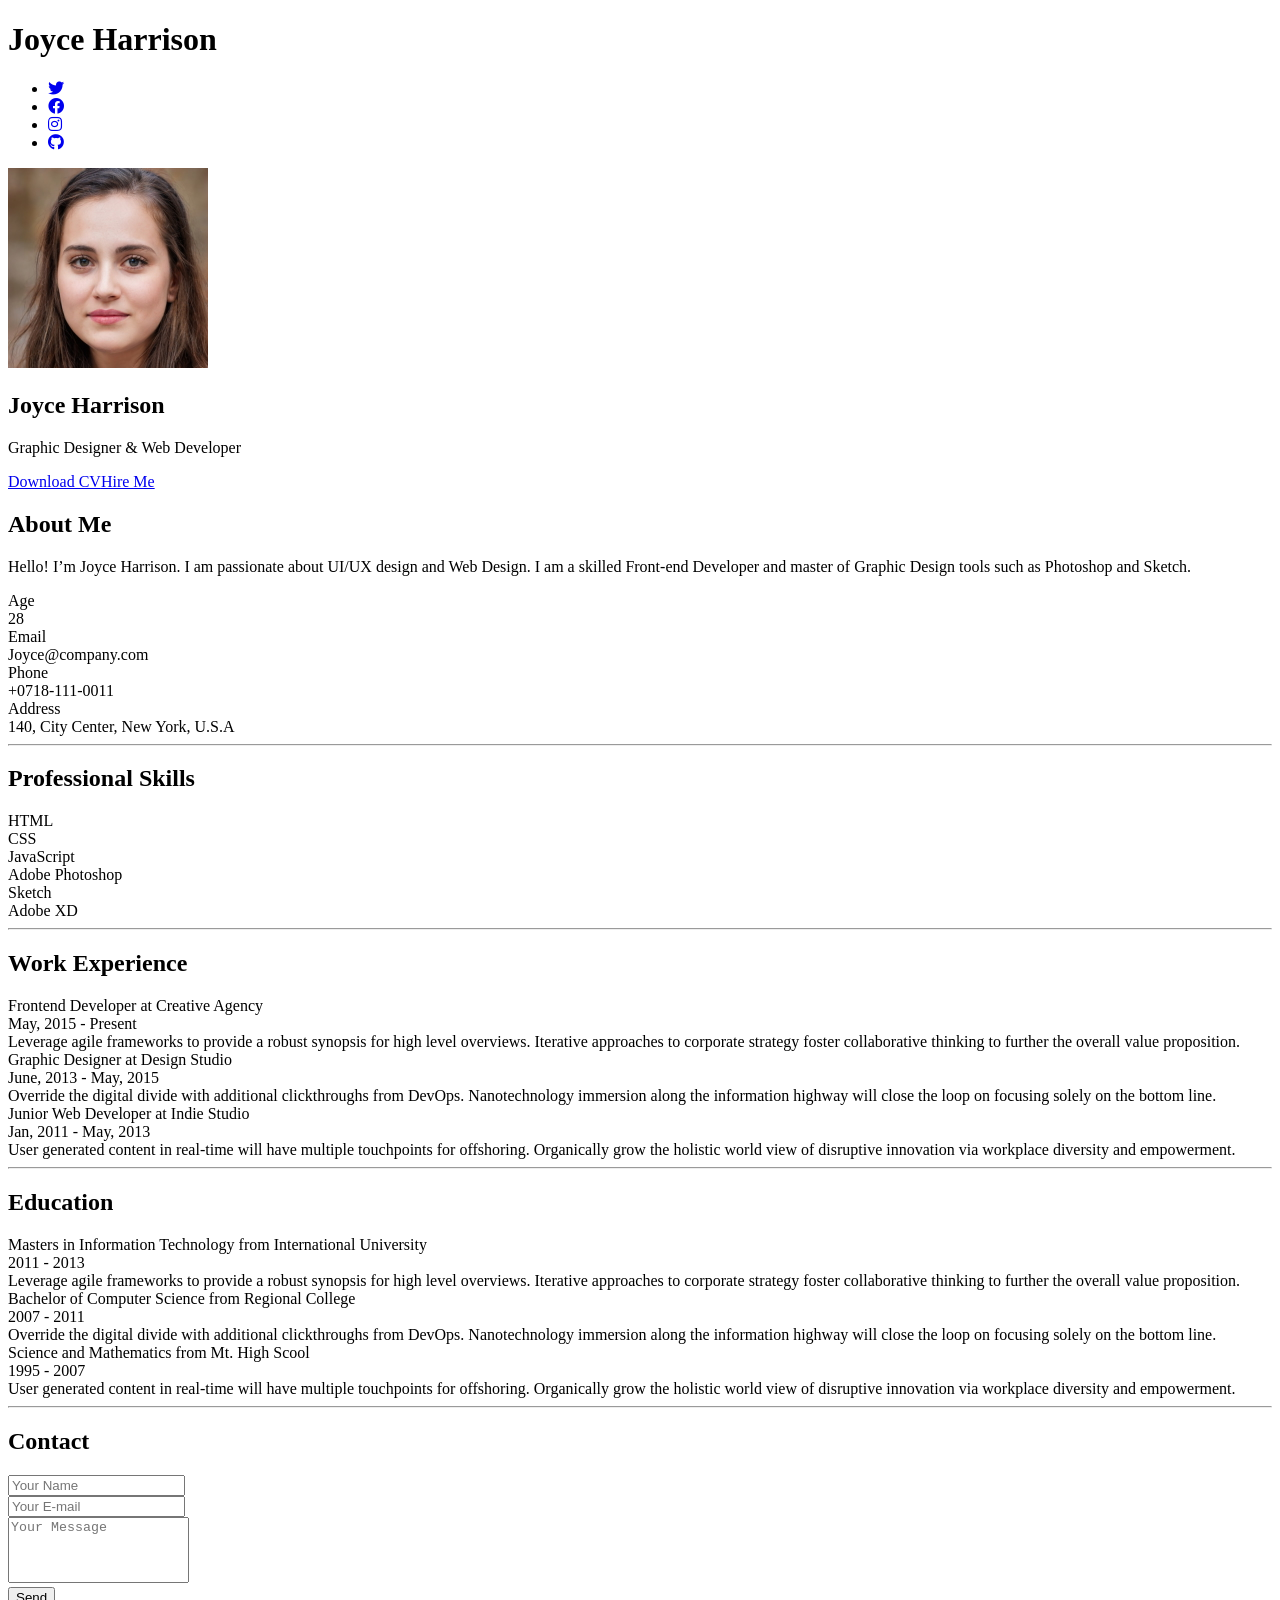
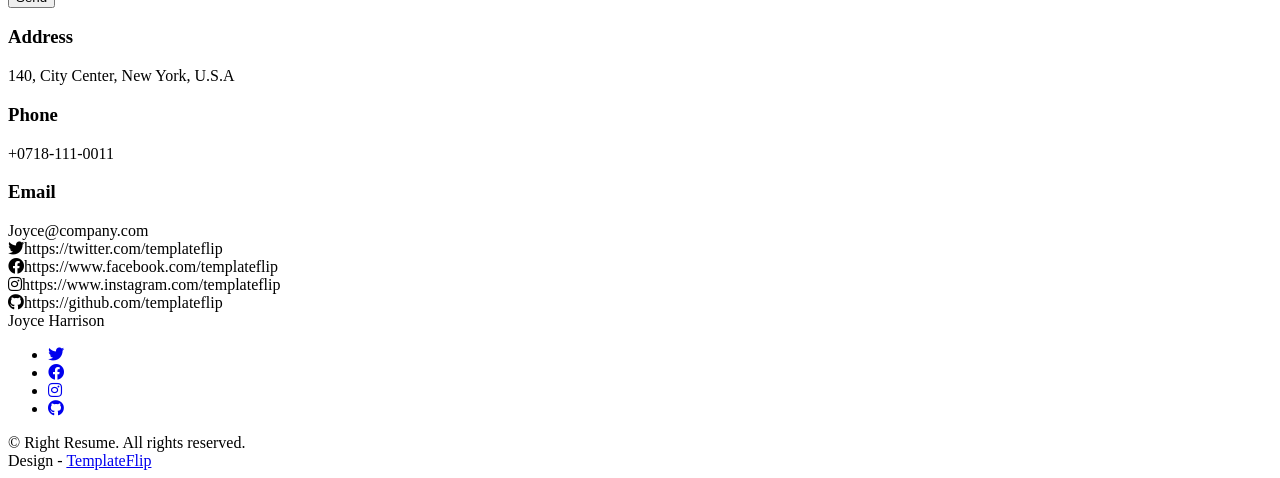
==== index.html @ cf744b19 "feat: update link for form handle" ====
<!DOCTYPE html>
<html lang="en-US">
  <head>
    <meta charset="UTF-8">
    <meta http-equiv="X-UA-Compatible" content="IE=edge">
    <meta name="viewport" content="width=device-width, initial-scale=1">
    <title>Right Resume</title>
    <link rel="preconnect" href="https://fonts.gstatic.com" crossorigin="crossorigin"/>
    <link rel="preload" as="style" href="https://fonts.googleapis.com/css2?family=Poppins:wght@600&amp;family=Roboto:wght@300;400;500;700&amp;display=swap"/>
    <link rel="stylesheet" href="https://fonts.googleapis.com/css2?family=Poppins:wght@600&amp;family=Roboto:wght@300;400;500;700&amp;display=swap" media="print" onload="this.media='all'"/>
    <noscript>
      <link rel="stylesheet" href="https://fonts.googleapis.com/css2?family=Poppins:wght@600&amp;family=Roboto:wght@300;400;500;700&amp;display=swap"/>
    </noscript>
    <link href="css/font-awesome/css/all.min.css?ver=1.2.0" rel="stylesheet">
    <link href="css/bootstrap.min.css?ver=1.2.0" rel="stylesheet">
    <link href="css/aos.css?ver=1.2.0" rel="stylesheet">
    <link href="css/main.css?ver=1.2.0" rel="stylesheet">
    <noscript>
      <style type="text/css">
        [data-aos] {
            opacity: 1 !important;
            transform: translate(0) scale(1) !important;
        }
      </style>
    </noscript>
  </head>
  <body id="top">
    <header class="d-print-none">
      <div class="container text-center text-lg-left">
        <div class="py-3 clearfix">
          <h1 class="site-title mb-0">Joyce Harrison</h1>
          <div class="site-nav">
            <nav role="navigation">
              <ul class="nav justify-content-center">
                <li class="nav-item"><a class="nav-link" href="https://twitter.com/templateflip" title="Twitter"><i class="fab fa-twitter"></i><span class="menu-title sr-only">Twitter</span></a>
                </li>
                <li class="nav-item"><a class="nav-link" href="https://www.facebook.com/templateflip" title="Facebook"><i class="fab fa-facebook"></i><span class="menu-title sr-only">Facebook</span></a>
                </li>
                <li class="nav-item"><a class="nav-link" href="https://www.instagram.com/templateflip" title="Instagram"><i class="fab fa-instagram"></i><span class="menu-title sr-only">Instagram</span></a>
                </li>
                <li class="nav-item"><a class="nav-link" href="https://github.com/templateflip" title="Github"><i class="fab fa-github"></i><span class="menu-title sr-only">Github</span></a>
                </li>
              </ul>
            </nav>
          </div>
        </div>
      </div>
    </header>
    <div class="page-content">
      <div class="container">
<div class="cover shadow-lg bg-white">
  <div class="cover-bg p-3 p-lg-4 text-white">
    <div class="row">
      <div class="col-lg-4 col-md-5">
        <div class="avatar hover-effect bg-white shadow-sm p-1"><img src="images/avatar.jpg" width="200" height="200"/></div>
      </div>
      <div class="col-lg-8 col-md-7 text-center text-md-start">
        <h2 class="h1 mt-2" data-aos="fade-left" data-aos-delay="0">Joyce Harrison</h2>
        <p data-aos="fade-left" data-aos-delay="100">Graphic Designer & Web Developer</p>
        <div class="d-print-none" data-aos="fade-left" data-aos-delay="200"><a class="btn btn-light text-dark shadow-sm mt-1 me-1" href="right-resume.pdf" target="_blank">Download CV</a><a class="btn btn-success shadow-sm mt-1" href="#contact">Hire Me</a></div>
      </div>
    </div>
  </div>
  <div class="about-section pt-4 px-3 px-lg-4 mt-1">
    <div class="row">
      <div class="col-md-6">
        <h2 class="h3 mb-3">About Me</h2>
        <p>Hello! I’m Joyce Harrison. I am passionate about UI/UX design and Web Design. I am a skilled Front-end Developer and master of Graphic Design tools such as Photoshop and Sketch.</p>
      </div>
      <div class="col-md-5 offset-md-1">
        <div class="row mt-2">
          <div class="col-sm-4">
            <div class="pb-1">Age</div>
          </div>
          <div class="col-sm-8">
            <div class="pb-1 text-secondary">28</div>
          </div>
          <div class="col-sm-4">
            <div class="pb-1">Email</div>
          </div>
          <div class="col-sm-8">
            <div class="pb-1 text-secondary">Joyce@company.com</div>
          </div>
          <div class="col-sm-4">
            <div class="pb-1">Phone</div>
          </div>
          <div class="col-sm-8">
            <div class="pb-1 text-secondary">+0718-111-0011</div>
          </div>
          <div class="col-sm-4">
            <div class="pb-1">Address</div>
          </div>
          <div class="col-sm-8">
            <div class="pb-1 text-secondary">140, City Center, New York, U.S.A</div>
          </div>
        </div>
      </div>
    </div>
  </div>
  <hr class="d-print-none"/>
  <div class="skills-section px-3 px-lg-4">
    <h2 class="h3 mb-3">Professional Skills</h2>
    <div class="row">
      <div class="col-md-6">
        <div class="mb-2"><span>HTML</span>
          <div class="progress my-1">
            <div class="progress-bar bg-primary" role="progressbar" data-aos="zoom-in-right" data-aos-delay="100" data-aos-anchor=".skills-section" style="width: 90%" aria-valuenow="90" aria-valuemin="0" aria-valuemax="100"></div>
          </div>
        </div>
        <div class="mb-2"><span>CSS</span>
          <div class="progress my-1">
            <div class="progress-bar bg-primary" role="progressbar" data-aos="zoom-in-right" data-aos-delay="200" data-aos-anchor=".skills-section" style="width: 85%" aria-valuenow="85" aria-valuemin="0" aria-valuemax="100"></div>
          </div>
        </div>
        <div class="mb-2"><span>JavaScript</span>
          <div class="progress my-1">
            <div class="progress-bar bg-primary" role="progressbar" data-aos="zoom-in-right" data-aos-delay="300" data-aos-anchor=".skills-section" style="width: 75%" aria-valuenow="75" aria-valuemin="0" aria-valuemax="100"></div>
          </div>
        </div>
      </div>
      <div class="col-md-6">
        <div class="mb-2"><span>Adobe Photoshop</span>
          <div class="progress my-1">
            <div class="progress-bar bg-success" role="progressbar" data-aos="zoom-in-right" data-aos-delay="400" data-aos-anchor=".skills-section" style="width: 80%" aria-valuenow="90" aria-valuemin="0" aria-valuemax="100"></div>
          </div>
        </div>
        <div class="mb-2"><span>Sketch</span>
          <div class="progress my-1">
            <div class="progress-bar bg-success" role="progressbar" data-aos="zoom-in-right" data-aos-delay="500" data-aos-anchor=".skills-section" style="width: 85%" aria-valuenow="85" aria-valuemin="0" aria-valuemax="100"></div>
          </div>
        </div>
        <div class="mb-2"><span>Adobe XD</span>
          <div class="progress my-1">
            <div class="progress-bar bg-success" role="progressbar" data-aos="zoom-in-right" data-aos-delay="600" data-aos-anchor=".skills-section" style="width: 75%" aria-valuenow="75" aria-valuemin="0" aria-valuemax="100"></div>
          </div>
        </div>
      </div>
    </div>
  </div>
  <hr class="d-print-none"/>
  <div class="work-experience-section px-3 px-lg-4">
    <h2 class="h3 mb-4">Work Experience</h2>
    <div class="timeline">
      <div class="timeline-card timeline-card-primary card shadow-sm">
        <div class="card-body">
          <div class="h5 mb-1">Frontend Developer <span class="text-muted h6">at Creative Agency</span></div>
          <div class="text-muted text-small mb-2">May, 2015 - Present</div>
          <div>Leverage agile frameworks to provide a robust synopsis for high level overviews. Iterative approaches to corporate strategy foster collaborative thinking to further the overall value proposition.</div>
        </div>
      </div>
      <div class="timeline-card timeline-card-primary card shadow-sm">
        <div class="card-body">
          <div class="h5 mb-1">Graphic Designer <span class="text-muted h6">at Design Studio</span></div>
          <div class="text-muted text-small mb-2">June, 2013 - May, 2015</div>
          <div>Override the digital divide with additional clickthroughs from DevOps. Nanotechnology immersion along the information highway will close the loop on focusing solely on the bottom line.</div>
        </div>
      </div>
      <div class="timeline-card timeline-card-primary card shadow-sm">
        <div class="card-body">
          <div class="h5 mb-1">Junior Web Developer <span class="text-muted h6">at Indie Studio</span></div>
          <div class="text-muted text-small mb-2">Jan, 2011 - May, 2013</div>
          <div>User generated content in real-time will have multiple touchpoints for offshoring. Organically grow the holistic world view of disruptive innovation via workplace diversity and empowerment.</div>
        </div>
      </div>
    </div>
  </div>
  <hr class="d-print-none"/>
  <div class="page-break"></div>
  <div class="education-section px-3 px-lg-4 pb-4">
    <h2 class="h3 mb-4">Education</h2>
    <div class="timeline">
      <div class="timeline-card timeline-card-success card shadow-sm">
        <div class="card-body">
          <div class="h5 mb-1">Masters in Information Technology <span class="text-muted h6">from International University</span></div>
          <div class="text-muted text-small mb-2">2011 - 2013</div>
          <div>Leverage agile frameworks to provide a robust synopsis for high level overviews. Iterative approaches to corporate strategy foster collaborative thinking to further the overall value proposition.</div>
        </div>
      </div>
      <div class="timeline-card timeline-card-success card shadow-sm">
        <div class="card-body">
          <div class="h5 mb-1">Bachelor of Computer Science <span class="text-muted h6">from Regional College</span></div>
          <div class="text-muted text-small mb-2">2007 - 2011</div>
          <div>Override the digital divide with additional clickthroughs from DevOps. Nanotechnology immersion along the information highway will close the loop on focusing solely on the bottom line.</div>
        </div>
      </div>
      <div class="timeline-card timeline-card-success card shadow-sm">
        <div class="card-body">
          <div class="h5 mb-1">Science and Mathematics <span class="text-muted h6">from Mt. High Scool</span></div>
          <div class="text-muted text-small mb-2">1995 - 2007</div>
          <div>User generated content in real-time will have multiple touchpoints for offshoring. Organically grow the holistic world view of disruptive innovation via workplace diversity and empowerment.</div>
        </div>
      </div>
    </div>
  </div>
  <hr class="d-print-none"/>
  <div class="contant-section px-3 px-lg-4 pb-4" id="contact">
    <h2 class="h3 text mb-3">Contact</h2>
    <div class="row">
      <div class="col-md-7 d-print-none">
        <div class="my-2"><form action="https://formspree.io/f/xgejqljy"
    method="POST">
  <div class="row">
    <div class="col-6">
      <input class="form-control" type="text" id="name" name="name" placeholder="Your Name" required>
    </div>
    <div class="col-6">
      <input class="form-control" type="email" id="email" name="_replyto" placeholder="Your E-mail" required>
    </div>
  </div>
  <div class="form-group my-2">
    <textarea class="form-control" style="resize: none;" id="message" name="message" rows="4"  placeholder="Your Message" required></textarea>
  </div>
  <button class="btn btn-primary mt-2" type="submit">Send</button>
</form>
        </div>
      </div>
      <div class="col">
        <div class="mt-2">
          <h3 class="h6">Address</h3>
          <div class="pb-2 text-secondary">140, City Center, New York, U.S.A</div>
          <h3 class="h6">Phone</h3>
          <div class="pb-2 text-secondary">+0718-111-0011</div>
          <h3 class="h6">Email</h3>
          <div class="pb-2 text-secondary">Joyce@company.com</div>
        </div>
      </div>
      <div class="col d-none d-print-block">
        <div class="mt-2">
          <div>
            <div class="mb-2">
              <div class="text-dark"><i class="fab fa-twitter mr-1"></i><span>https://twitter.com/templateflip</span>
              </div>
            </div>
            <div class="mb-2">
              <div class="text-dark"><i class="fab fa-facebook mr-1"></i><span>https://www.facebook.com/templateflip</span>
              </div>
            </div>
            <div class="mb-2">
              <div class="text-dark"><i class="fab fa-instagram mr-1"></i><span>https://www.instagram.com/templateflip</span>
              </div>
            </div>
            <div class="mb-2">
              <div class="text-dark"><i class="fab fa-github mr-1"></i><span>https://github.com/templateflip</span>
              </div>
            </div>
          </div>
        </div>
      </div>
    </div>
  </div>
</div></div>
    </div>
    <footer class="pt-4 pb-4 text-muted text-center d-print-none">
      <div class="container">
        <div class="my-3">
          <div class="h4">Joyce Harrison</div>
          <div class="footer-nav">
            <nav role="navigation">
              <ul class="nav justify-content-center">
                <li class="nav-item"><a class="nav-link" href="https://twitter.com/templateflip" title="Twitter"><i class="fab fa-twitter"></i><span class="menu-title sr-only">Twitter</span></a>
                </li>
                <li class="nav-item"><a class="nav-link" href="https://www.facebook.com/templateflip" title="Facebook"><i class="fab fa-facebook"></i><span class="menu-title sr-only">Facebook</span></a>
                </li>
                <li class="nav-item"><a class="nav-link" href="https://www.instagram.com/templateflip" title="Instagram"><i class="fab fa-instagram"></i><span class="menu-title sr-only">Instagram</span></a>
                </li>
                <li class="nav-item"><a class="nav-link" href="https://github.com/templateflip" title="Github"><i class="fab fa-github"></i><span class="menu-title sr-only">Github</span></a>
                </li>
              </ul>
            </nav>
          </div>
        </div>
        <div class="text-small">
          <div class="mb-1">&copy; Right Resume. All rights reserved.</div>
          <div>Design - <a href="https://templateflip.com/" target="_blank">TemplateFlip</a></div>
        </div>
      </div>
    </footer>
    <script src="scripts/bootstrap.bundle.min.js?ver=1.2.0"></script>
    <script src="scripts/aos.js?ver=1.2.0"></script>
    <script src="scripts/main.js?ver=1.2.0"></script>
  </body>
</html>
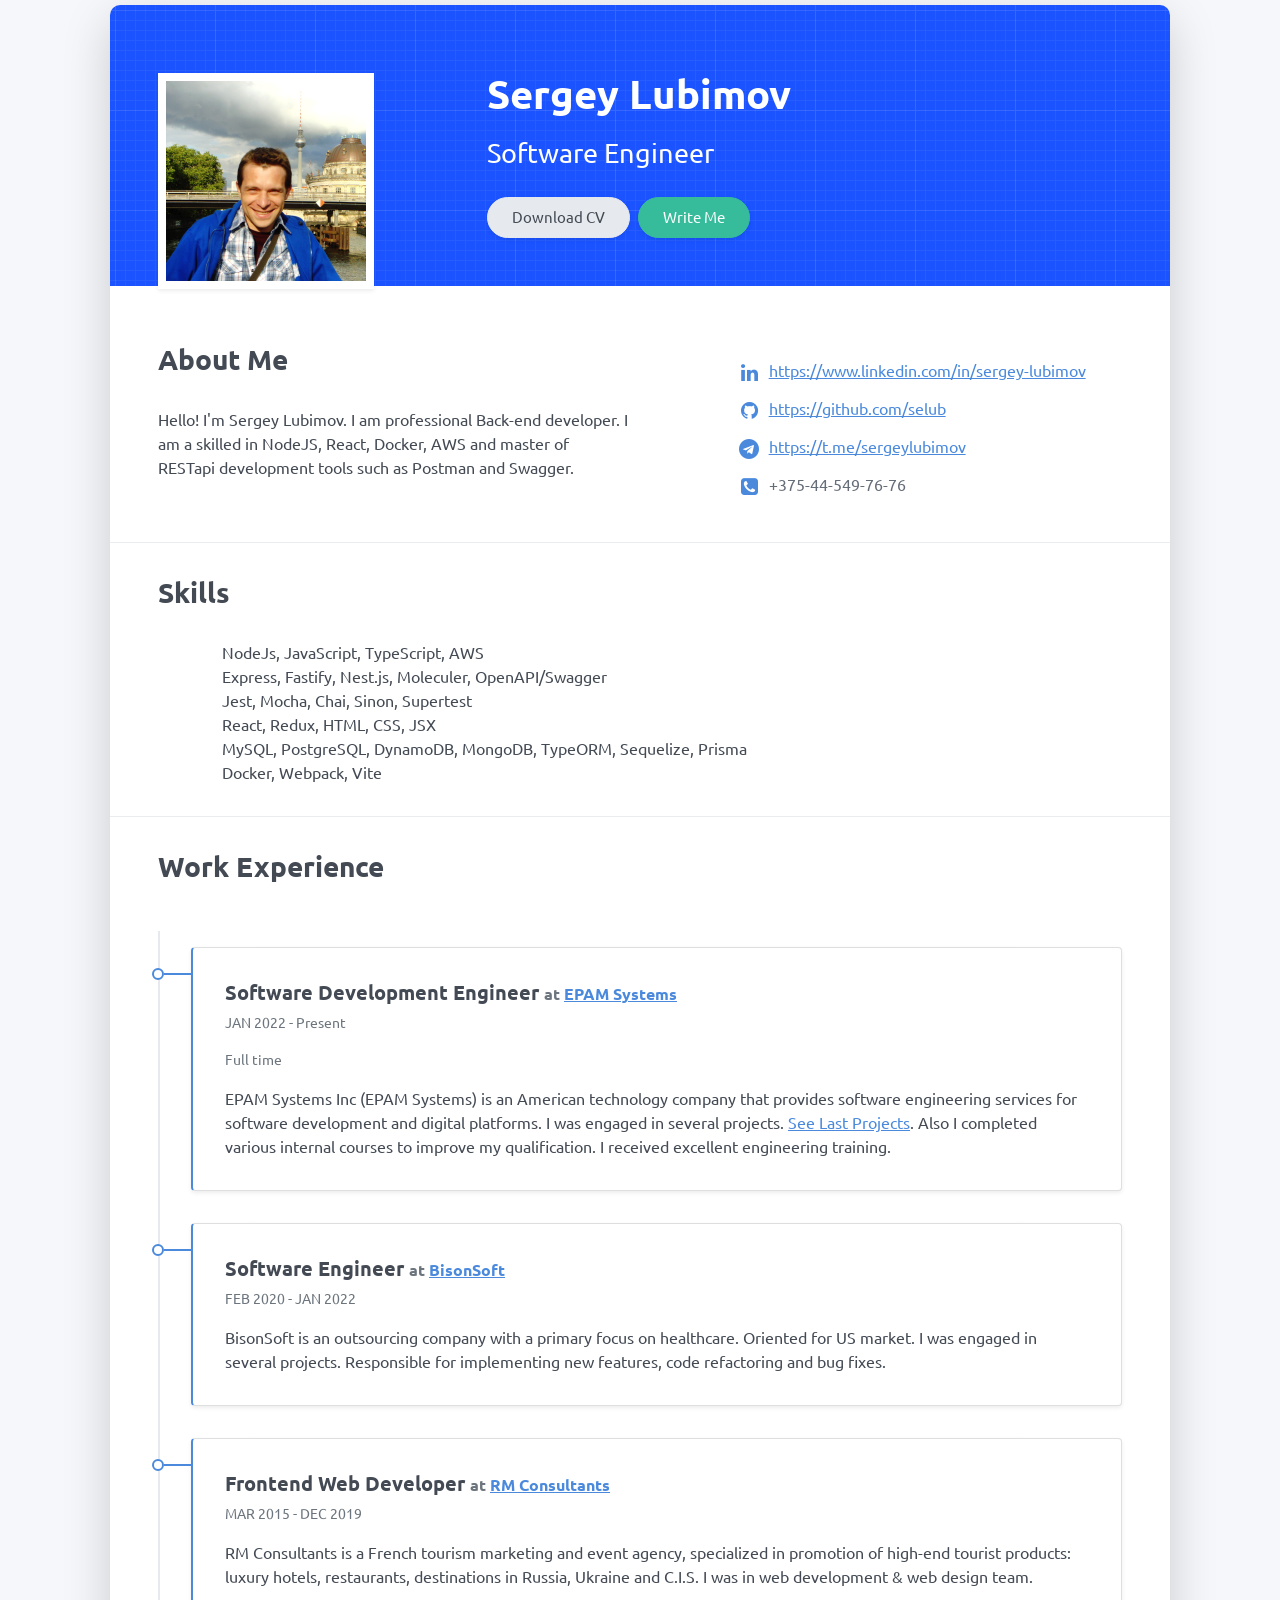
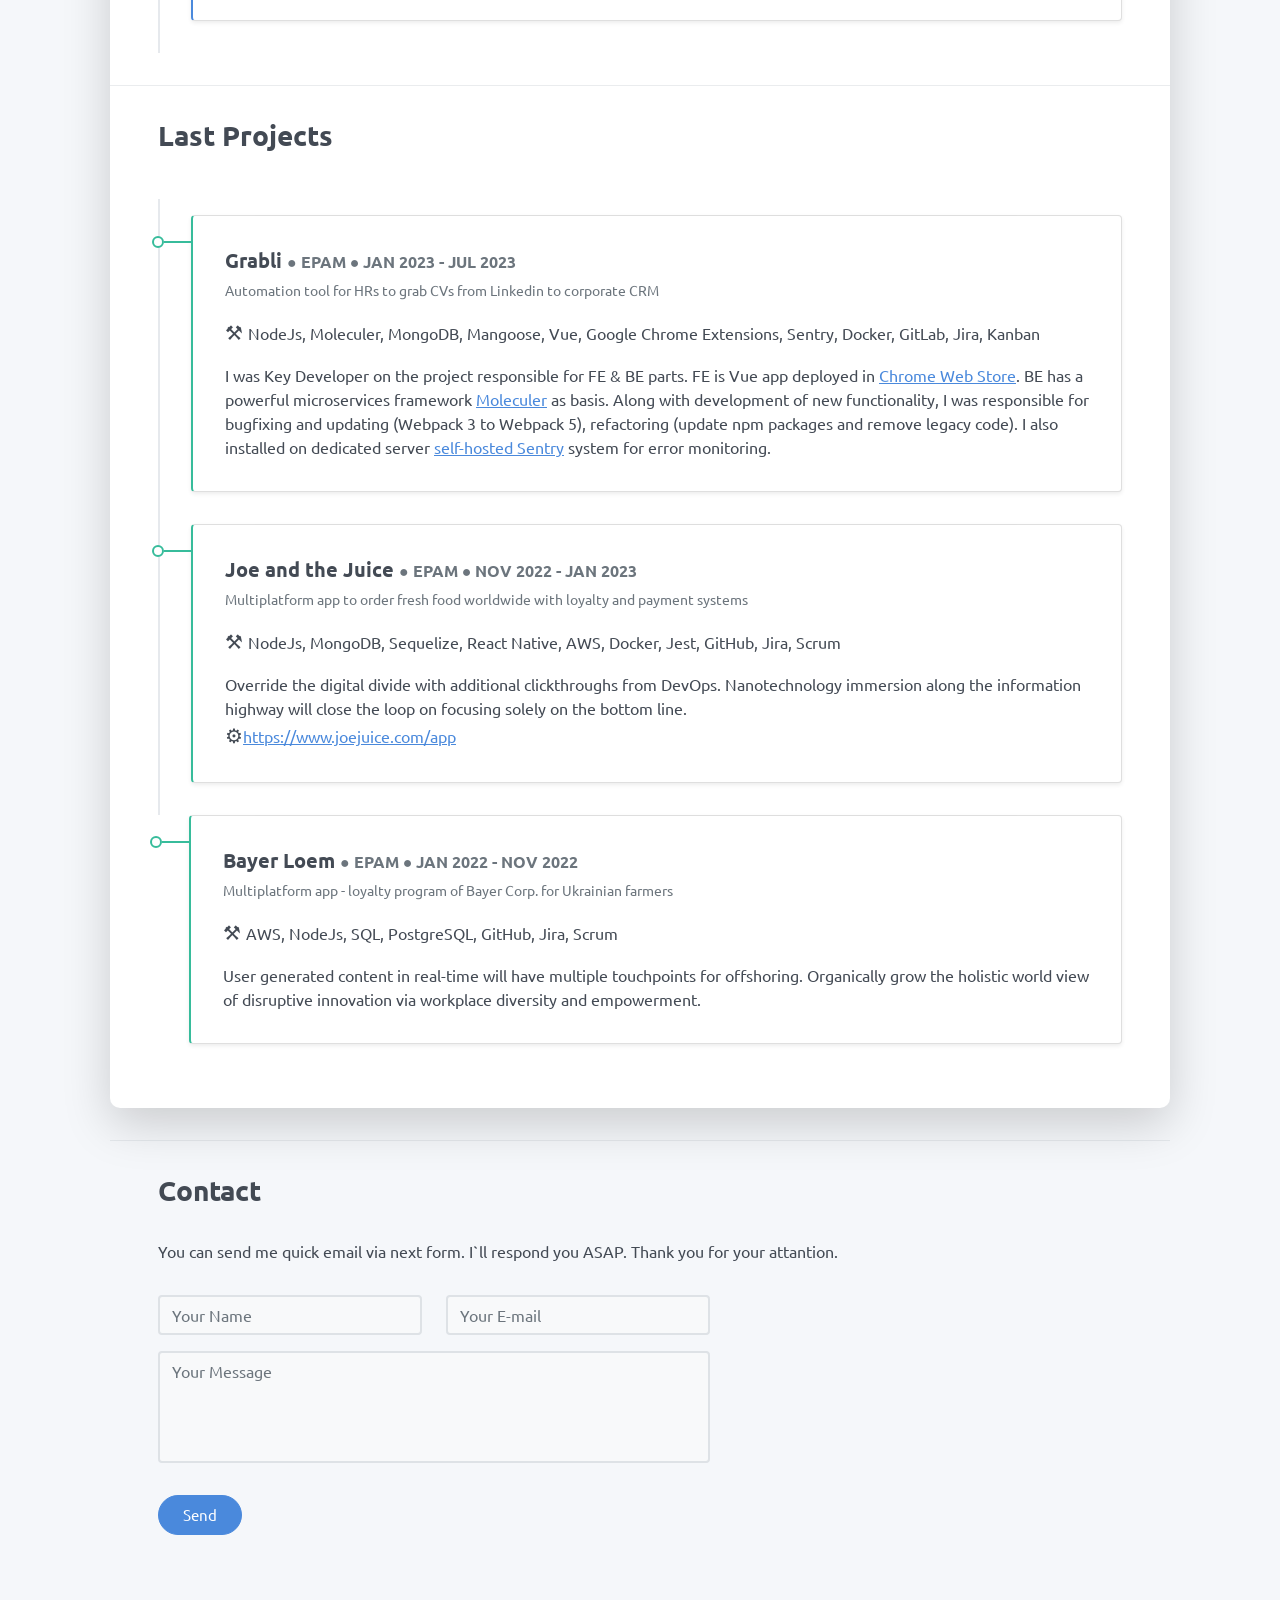
==== commit 32b4f4fc: "feat: fill cv for lubimov" ====
--- a/index.html
+++ b/index.html
@@ -6,12 +6,14 @@
     <meta name="viewport" content="width=device-width, initial-scale=1">
     <title>Right Resume</title>
     <link rel="preconnect" href="https://fonts.gstatic.com" crossorigin="crossorigin"/>
-    <link rel="preload" as="style" href="https://fonts.googleapis.com/css2?family=Poppins:wght@600&amp;family=Roboto:wght@300;400;500;700&amp;display=swap"/>
-    <link rel="stylesheet" href="https://fonts.googleapis.com/css2?family=Poppins:wght@600&amp;family=Roboto:wght@300;400;500;700&amp;display=swap" media="print" onload="this.media='all'"/>
+    <link rel="preload" as="style" href="https://fonts.googleapis.com/css2?family=Ubuntu:wght@300;400;500;700&display=swap"/>
+    <link rel="stylesheet" href="https://fonts.googleapis.com/css2?family=Ubuntu:wght@300;400;500;700&display=swap" media="print" onload="this.media='all'"/>
+    <link rel="stylesheet" href="https://cdnjs.cloudflare.com/ajax/libs/font-awesome/4.7.0/css/font-awesome.min.css">
     <noscript>
-      <link rel="stylesheet" href="https://fonts.googleapis.com/css2?family=Poppins:wght@600&amp;family=Roboto:wght@300;400;500;700&amp;display=swap"/>
+      <link rel="stylesheet" href="https://fonts.googleapis.com/css2?family=Ubuntu:wght@300;400;500;700&display=swap"/>
     </noscript>
-    <link href="css/font-awesome/css/all.min.css?ver=1.2.0" rel="stylesheet">
+    <link rel="stylesheet" href="https://cdnjs.cloudflare.com/ajax/libs/font-awesome/4.7.0/css/font-awesome.min.css">
+
     <link href="css/bootstrap.min.css?ver=1.2.0" rel="stylesheet">
     <link href="css/aos.css?ver=1.2.0" rel="stylesheet">
     <link href="css/main.css?ver=1.2.0" rel="stylesheet">
@@ -25,27 +27,6 @@
     </noscript>
   </head>
   <body id="top">
-    <header class="d-print-none">
-      <div class="container text-center text-lg-left">
-        <div class="py-3 clearfix">
-          <h1 class="site-title mb-0">Joyce Harrison</h1>
-          <div class="site-nav">
-            <nav role="navigation">
-              <ul class="nav justify-content-center">
-                <li class="nav-item"><a class="nav-link" href="https://twitter.com/templateflip" title="Twitter"><i class="fab fa-twitter"></i><span class="menu-title sr-only">Twitter</span></a>
-                </li>
-                <li class="nav-item"><a class="nav-link" href="https://www.facebook.com/templateflip" title="Facebook"><i class="fab fa-facebook"></i><span class="menu-title sr-only">Facebook</span></a>
-                </li>
-                <li class="nav-item"><a class="nav-link" href="https://www.instagram.com/templateflip" title="Instagram"><i class="fab fa-instagram"></i><span class="menu-title sr-only">Instagram</span></a>
-                </li>
-                <li class="nav-item"><a class="nav-link" href="https://github.com/templateflip" title="Github"><i class="fab fa-github"></i><span class="menu-title sr-only">Github</span></a>
-                </li>
-              </ul>
-            </nav>
-          </div>
-        </div>
-      </div>
-    </header>
     <div class="page-content">
       <div class="container">
 <div class="cover shadow-lg bg-white">
@@ -55,9 +36,9 @@
         <div class="avatar hover-effect bg-white shadow-sm p-1"><img src="images/avatar.jpg" width="200" height="200"/></div>
       </div>
       <div class="col-lg-8 col-md-7 text-center text-md-start">
-        <h2 class="h1 mt-2" data-aos="fade-left" data-aos-delay="0">Joyce Harrison</h2>
-        <p data-aos="fade-left" data-aos-delay="100">Graphic Designer & Web Developer</p>
-        <div class="d-print-none" data-aos="fade-left" data-aos-delay="200"><a class="btn btn-light text-dark shadow-sm mt-1 me-1" href="right-resume.pdf" target="_blank">Download CV</a><a class="btn btn-success shadow-sm mt-1" href="#contact">Hire Me</a></div>
+        <h2 class="h1 mt-2" data-aos="fade-left" data-aos-delay="0">Sergey Lubimov</h2>
+        <p data-aos="fade-left" data-aos-delay="100" class="position">Software Engineer</p>
+        <div class="d-print-none" data-aos="fade-left" data-aos-delay="200"><a class="btn btn-light text-dark shadow-sm mt-1 me-1" href="cv-lubimov.pdf" target="_blank">Download CV</a><a class="btn btn-success shadow-sm mt-1" href="#contact">Write Me</a></div>
       </div>
     </div>
   </div>
@@ -65,33 +46,33 @@
     <div class="row">
       <div class="col-md-6">
         <h2 class="h3 mb-3">About Me</h2>
-        <p>Hello! I’m Joyce Harrison. I am passionate about UI/UX design and Web Design. I am a skilled Front-end Developer and master of Graphic Design tools such as Photoshop and Sketch.</p>
+        <p>Hello! I'm Sergey Lubimov. I am professional Back-end developer. I am a skilled in NodeJS, React, Docker, AWS and master of RESTapi development tools such as Postman and Swagger.</p>
       </div>
       <div class="col-md-5 offset-md-1">
         <div class="row mt-2">
-          <div class="col-sm-4">
-            <div class="pb-1">Age</div>
+          <div class="col-sm-1">
+            <div class="pb-1"><a href="https://www.linkedin.com/in/sergey-lubimov/" class="fa fa-linkedin" target="_blank"></a></div>
           </div>
-          <div class="col-sm-8">
-            <div class="pb-1 text-secondary">28</div>
+          <div class="col-sm-11">
+            <div class="pb-1 text-secondary"><a href="https://www.linkedin.com/in/sergey-lubimov" target="_blank">https://www.linkedin.com/in/sergey-lubimov</a></div>
           </div>
-          <div class="col-sm-4">
-            <div class="pb-1">Email</div>
+          <div class="col-sm-1">
+            <div class="pb-1"><a href="https://github.com/selub" class="fa fa-github" target="_blank"></a></div>
           </div>
-          <div class="col-sm-8">
-            <div class="pb-1 text-secondary">Joyce@company.com</div>
+          <div class="col-sm-11">
+            <div class="pb-1 text-secondary"><a href="https://github.com/selub" target="_blank">https://github.com/selub</a></div>
           </div>
-          <div class="col-sm-4">
-            <div class="pb-1">Phone</div>
+          <div class="col-sm-1">
+            <div class="pb-1"><a href="#" class="fa fa-telegram"></a></div>
           </div>
-          <div class="col-sm-8">
-            <div class="pb-1 text-secondary">+0718-111-0011</div>
+          <div class="col-sm-11">
+            <div class="pb-1 text-secondary"><a href="https://t.me/sergeylubimov" target="_blank">https://t.me/sergeylubimov</a></div>
           </div>
-          <div class="col-sm-4">
-            <div class="pb-1">Address</div>
+          <div class="col-sm-1">
+            <div class="pb-1"><a href="#" class="fa fa-phone-square"></a></div>
           </div>
-          <div class="col-sm-8">
-            <div class="pb-1 text-secondary">140, City Center, New York, U.S.A</div>
+          <div class="col-sm-11">
+            <div class="pb-1 text-secondary">+375-44-549-76-76</div>
           </div>
         </div>
       </div>
@@ -99,43 +80,27 @@
   </div>
   <hr class="d-print-none"/>
   <div class="skills-section px-3 px-lg-4">
-    <h2 class="h3 mb-3">Professional Skills</h2>
-    <div class="row">
-      <div class="col-md-6">
-        <div class="mb-2"><span>HTML</span>
-          <div class="progress my-1">
-            <div class="progress-bar bg-primary" role="progressbar" data-aos="zoom-in-right" data-aos-delay="100" data-aos-anchor=".skills-section" style="width: 90%" aria-valuenow="90" aria-valuemin="0" aria-valuemax="100"></div>
-          </div>
-        </div>
-        <div class="mb-2"><span>CSS</span>
-          <div class="progress my-1">
-            <div class="progress-bar bg-primary" role="progressbar" data-aos="zoom-in-right" data-aos-delay="200" data-aos-anchor=".skills-section" style="width: 85%" aria-valuenow="85" aria-valuemin="0" aria-valuemax="100"></div>
-          </div>
-        </div>
-        <div class="mb-2"><span>JavaScript</span>
-          <div class="progress my-1">
-            <div class="progress-bar bg-primary" role="progressbar" data-aos="zoom-in-right" data-aos-delay="300" data-aos-anchor=".skills-section" style="width: 75%" aria-valuenow="75" aria-valuemin="0" aria-valuemax="100"></div>
-          </div>
-        </div>
-      </div>
-      <div class="col-md-6">
-        <div class="mb-2"><span>Adobe Photoshop</span>
-          <div class="progress my-1">
-            <div class="progress-bar bg-success" role="progressbar" data-aos="zoom-in-right" data-aos-delay="400" data-aos-anchor=".skills-section" style="width: 80%" aria-valuenow="90" aria-valuemin="0" aria-valuemax="100"></div>
-          </div>
-        </div>
-        <div class="mb-2"><span>Sketch</span>
-          <div class="progress my-1">
-            <div class="progress-bar bg-success" role="progressbar" data-aos="zoom-in-right" data-aos-delay="500" data-aos-anchor=".skills-section" style="width: 85%" aria-valuenow="85" aria-valuemin="0" aria-valuemax="100"></div>
-          </div>
-        </div>
-        <div class="mb-2"><span>Adobe XD</span>
-          <div class="progress my-1">
-            <div class="progress-bar bg-success" role="progressbar" data-aos="zoom-in-right" data-aos-delay="600" data-aos-anchor=".skills-section" style="width: 75%" aria-valuenow="75" aria-valuemin="0" aria-valuemax="100"></div>
-          </div>
-        </div>
-      </div>
-    </div>
+    <h2 class="h3 mb-3">Skills</h2>
+      <ul>
+            <ol>
+                  NodeJs, JavaScript, TypeScript, AWS
+            </ol>
+            <ol>
+                  Express, Fastify, Nest.js, Moleculer, OpenAPI/Swagger
+            </ol>
+            <ol>
+                  Jest, Mocha, Chai, Sinon, Supertest
+            </ol>
+            <ol>
+                  React, Redux, HTML, CSS, JSX
+            </ol>
+            <ol>
+                  MySQL, PostgreSQL, DynamoDB, MongoDB, TypeORM, Sequelize, Prisma
+            </ol>
+            <ol>
+                  Docker, Webpack, Vite
+            </ol>
+      </ul>
   </div>
   <hr class="d-print-none"/>
   <div class="work-experience-section px-3 px-lg-4">
@@ -143,50 +108,54 @@
     <div class="timeline">
       <div class="timeline-card timeline-card-primary card shadow-sm">
         <div class="card-body">
-          <div class="h5 mb-1">Frontend Developer <span class="text-muted h6">at Creative Agency</span></div>
-          <div class="text-muted text-small mb-2">May, 2015 - Present</div>
-          <div>Leverage agile frameworks to provide a robust synopsis for high level overviews. Iterative approaches to corporate strategy foster collaborative thinking to further the overall value proposition.</div>
+          <div class="h5 mb-1">Software Development Engineer <span class="text-muted h6">at <a href="https://www.epam.com/" target="_blank">EPAM Systems</a></span></div>
+          <div class="text-muted text-small mb-2">JAN 2022 - Present</div>
+          <div class="text-muted text-small mb-2">Full time</div>
+          <div>EPAM Systems Inc (EPAM Systems) is an American technology company that provides software engineering services for software development and digital platforms. I was engaged in several projects. <a href="#last_projects">See Last Projects</a>. Also I completed various internal courses to improve my qualification. I received excellent engineering training.</div>
         </div>
       </div>
       <div class="timeline-card timeline-card-primary card shadow-sm">
         <div class="card-body">
-          <div class="h5 mb-1">Graphic Designer <span class="text-muted h6">at Design Studio</span></div>
-          <div class="text-muted text-small mb-2">June, 2013 - May, 2015</div>
-          <div>Override the digital divide with additional clickthroughs from DevOps. Nanotechnology immersion along the information highway will close the loop on focusing solely on the bottom line.</div>
+          <div class="h5 mb-1">Software Engineer <span class="text-muted h6">at <a href="https://bison-soft.com/en.html" target="_blank">BisonSoft</a></span></div>
+          <div class="text-muted text-small mb-2">FEB 2020 - JAN 2022</div>
+          <div>BisonSoft is an outsourcing company with a primary focus on healthcare. Oriented for US market. I was engaged in several projects. Responsible for implementing new features, code refactoring and bug fixes.</div>
         </div>
       </div>
       <div class="timeline-card timeline-card-primary card shadow-sm">
         <div class="card-body">
-          <div class="h5 mb-1">Junior Web Developer <span class="text-muted h6">at Indie Studio</span></div>
-          <div class="text-muted text-small mb-2">Jan, 2011 - May, 2013</div>
-          <div>User generated content in real-time will have multiple touchpoints for offshoring. Organically grow the holistic world view of disruptive innovation via workplace diversity and empowerment.</div>
+          <div class="h5 mb-1">Frontend Web Developer <span class="text-muted h6">at <a href="https://renaissance.events" target="_blank">RM Consultants</a> </span></div>
+          <div class="text-muted text-small mb-2">MAR 2015 - DEC 2019</div>
+          <div>RM Consultants is a French tourism marketing and event agency, specialized in promotion of high-end tourist products: luxury hotels, restaurants, destinations in Russia, Ukraine and C.I.S. I was in web development & web design team.</div>
         </div>
       </div>
     </div>
   </div>
   <hr class="d-print-none"/>
   <div class="page-break"></div>
-  <div class="education-section px-3 px-lg-4 pb-4">
-    <h2 class="h3 mb-4">Education</h2>
+  <div class="education-section px-3 px-lg-4 pb-4"id="last_projects">
+    <h2 class="h3 mb-4">Last Projects</h2>
     <div class="timeline">
       <div class="timeline-card timeline-card-success card shadow-sm">
         <div class="card-body">
-          <div class="h5 mb-1">Masters in Information Technology <span class="text-muted h6">from International University</span></div>
-          <div class="text-muted text-small mb-2">2011 - 2013</div>
-          <div>Leverage agile frameworks to provide a robust synopsis for high level overviews. Iterative approaches to corporate strategy foster collaborative thinking to further the overall value proposition.</div>
+          <div class="h5 mb-1">Grabli <span class="text-muted h6">&#9679; EPAM &#9679; JAN 2023 - JUL 2023</span></div>
+          <div class="text-muted text-small mb-2">Automation tool for HRs to grab CVs from Linkedin to corporate CRM</div>
+          <div class="mb-2"><span style='font-size:20px;'>&#9874; </span>NodeJs, Moleculer, MongoDB, Mangoose, Vue, Google Chrome Extensions, Sentry, Docker, GitLab, Jira, Kanban</div>
+          <div>I was Key Developer on the project responsible for FE & BE parts. FE is Vue app deployed in <a href="https://chrome.google.com/webstore/category/extensions" target="_blank">Chrome Web Store</a>. BE has a powerful microservices framework <a href="https://moleculer.services/index.html" target="_blank">Moleculer</a> as basis. Along with development of new functionality, I was responsible for bugfixing and updating (Webpack 3 to Webpack 5), refactoring (update npm packages and remove legacy code). I also installed on dedicated server <a href="https://develop.sentry.dev/self-hosted/" target="_blank">self-hosted Sentry</a> system for error monitoring.</div>
         </div>
       </div>
       <div class="timeline-card timeline-card-success card shadow-sm">
         <div class="card-body">
-          <div class="h5 mb-1">Bachelor of Computer Science <span class="text-muted h6">from Regional College</span></div>
-          <div class="text-muted text-small mb-2">2007 - 2011</div>
-          <div>Override the digital divide with additional clickthroughs from DevOps. Nanotechnology immersion along the information highway will close the loop on focusing solely on the bottom line.</div>
+          <div class="h5 mb-1">Joe and the Juice <span class="text-muted h6">&#9679; EPAM &#9679; NOV 2022 - JAN 2023</span></div>
+          <div class="text-muted text-small mb-2">Multiplatform app to order fresh food worldwide with loyalty and payment systems</div>
+          <div class="mb-2"><span style='font-size:20px;'>&#9874; </span>NodeJs, MongoDB, Sequelize, React Native, AWS, Docker, Jest, GitHub, Jira, Scrum</div>
+          <div>Override the digital divide with additional clickthroughs from DevOps. Nanotechnology immersion along the information highway will close the loop on focusing solely on the bottom line.<br /><span style='font-size:20px;'>&#9881;</span><a href="https://www.joejuice.com/app" target="_blank">https://www.joejuice.com/app</a></div></div>
         </div>
       </div>
       <div class="timeline-card timeline-card-success card shadow-sm">
         <div class="card-body">
-          <div class="h5 mb-1">Science and Mathematics <span class="text-muted h6">from Mt. High Scool</span></div>
-          <div class="text-muted text-small mb-2">1995 - 2007</div>
+          <div class="h5 mb-1">Bayer Loem <span class="text-muted h6"> &#9679; EPAM &#9679; JAN 2022 - NOV 2022</span></div>
+          <div class="text-muted text-small mb-2">Multiplatform app - loyalty program of Bayer Corp. for Ukrainian farmers</div>
+          <div class="mb-2"><span style='font-size:20px;'>&#9874; </span>AWS, NodeJs, SQL, PostgreSQL, GitHub, Jira, Scrum</div>
           <div>User generated content in real-time will have multiple touchpoints for offshoring. Organically grow the holistic world view of disruptive innovation via workplace diversity and empowerment.</div>
         </div>
       </div>
@@ -195,6 +164,7 @@
   <hr class="d-print-none"/>
   <div class="contant-section px-3 px-lg-4 pb-4" id="contact">
     <h2 class="h3 text mb-3">Contact</h2>
+    <p>You can send me quick email via next form. I`ll respond you ASAP. Thank you for your attantion.</p>
     <div class="row">
       <div class="col-md-7 d-print-none">
         <div class="my-2"><form action="https://formspree.io/f/xgejqljy"
@@ -214,67 +184,10 @@
 </form>
         </div>
       </div>
-      <div class="col">
-        <div class="mt-2">
-          <h3 class="h6">Address</h3>
-          <div class="pb-2 text-secondary">140, City Center, New York, U.S.A</div>
-          <h3 class="h6">Phone</h3>
-          <div class="pb-2 text-secondary">+0718-111-0011</div>
-          <h3 class="h6">Email</h3>
-          <div class="pb-2 text-secondary">Joyce@company.com</div>
-        </div>
-      </div>
-      <div class="col d-none d-print-block">
-        <div class="mt-2">
-          <div>
-            <div class="mb-2">
-              <div class="text-dark"><i class="fab fa-twitter mr-1"></i><span>https://twitter.com/templateflip</span>
-              </div>
-            </div>
-            <div class="mb-2">
-              <div class="text-dark"><i class="fab fa-facebook mr-1"></i><span>https://www.facebook.com/templateflip</span>
-              </div>
-            </div>
-            <div class="mb-2">
-              <div class="text-dark"><i class="fab fa-instagram mr-1"></i><span>https://www.instagram.com/templateflip</span>
-              </div>
-            </div>
-            <div class="mb-2">
-              <div class="text-dark"><i class="fab fa-github mr-1"></i><span>https://github.com/templateflip</span>
-              </div>
-            </div>
-          </div>
-        </div>
-      </div>
     </div>
   </div>
 </div></div>
     </div>
-    <footer class="pt-4 pb-4 text-muted text-center d-print-none">
-      <div class="container">
-        <div class="my-3">
-          <div class="h4">Joyce Harrison</div>
-          <div class="footer-nav">
-            <nav role="navigation">
-              <ul class="nav justify-content-center">
-                <li class="nav-item"><a class="nav-link" href="https://twitter.com/templateflip" title="Twitter"><i class="fab fa-twitter"></i><span class="menu-title sr-only">Twitter</span></a>
-                </li>
-                <li class="nav-item"><a class="nav-link" href="https://www.facebook.com/templateflip" title="Facebook"><i class="fab fa-facebook"></i><span class="menu-title sr-only">Facebook</span></a>
-                </li>
-                <li class="nav-item"><a class="nav-link" href="https://www.instagram.com/templateflip" title="Instagram"><i class="fab fa-instagram"></i><span class="menu-title sr-only">Instagram</span></a>
-                </li>
-                <li class="nav-item"><a class="nav-link" href="https://github.com/templateflip" title="Github"><i class="fab fa-github"></i><span class="menu-title sr-only">Github</span></a>
-                </li>
-              </ul>
-            </nav>
-          </div>
-        </div>
-        <div class="text-small">
-          <div class="mb-1">&copy; Right Resume. All rights reserved.</div>
-          <div>Design - <a href="https://templateflip.com/" target="_blank">TemplateFlip</a></div>
-        </div>
-      </div>
-    </footer>
     <script src="scripts/bootstrap.bundle.min.js?ver=1.2.0"></script>
     <script src="scripts/aos.js?ver=1.2.0"></script>
     <script src="scripts/main.js?ver=1.2.0"></script>
--- a/css/main.css
+++ b/css/main.css
@@ -0,0 +1,169 @@
+/* Buttons */
+/* Inputs */
+/* Timeline custom component */
+.timeline {
+  border-left: 2px solid #E6E9ED;
+  padding: 1rem 0; }
+
+.timeline-card {
+  position: relative;
+  margin-left: 31px;
+  border-left: 2px solid;
+  margin-bottom: 2rem; }
+
+.timeline-card:last-child {
+  margin-bottom: 1rem; }
+
+.timeline-card:before {
+  content: '';
+  display: inline-block;
+  position: absolute;
+  background-color: #fff;
+  border-radius: 10px;
+  width: 12px;
+  height: 12px;
+  top: 20px;
+  left: -41px;
+  border: 2px solid;
+  z-index: 2; }
+
+.timeline-card:after {
+  content: '';
+  display: inline-block;
+  position: absolute;
+  background-color: currentColor;
+  width: 29px;
+  height: 2px;
+  top: 25px;
+  left: -29px;
+  z-index: 1; }
+
+.timeline-card-primary {
+  border-left-color: #4A89DC; }
+
+.timeline-card-primary:before {
+  border-color: #4A89DC; }
+
+.timeline-card-primary:after {
+  background-color: #4A89DC; }
+
+.timeline-card-success {
+  border-left-color: #37BC9B; }
+
+.timeline-card-success:before {
+  border-color: #37BC9B; }
+
+.timeline-card-success:after {
+  background-color: #37BC9B; }
+
+html {
+  scroll-behavior: smooth; }
+.container { padding: 5px 0 5px 0; }  
+
+.site-title {
+  font-size: 1.25rem;
+  line-height: 2.5rem; }
+
+.nav-link {
+  padding: 0;
+  font-size: 1.25rem;
+  line-height: 2.5rem;
+  color: rgba(0, 0, 0, 0.5); }
+
+.nav-link:hover,
+.nav-link:focus,
+.active .nav-link {
+  color: rgba(0, 0, 0, 0.8); }
+
+.nav-item + .nav-item {
+  margin-left: 1rem; }
+
+.cover {
+  border-radius: 10px; }
+
+.position {
+  font-size: 20pt;
+}
+
+.cover-bg {
+  background-color: #1a53ff;
+  background-image: url("data:image/svg+xml,%3Csvg xmlns='http://www.w3.org/2000/svg' width='100' height='100' viewBox='0 0 100 100'%3E%3Cg fill-rule='evenodd'%3E%3Cg fill='%23ffffff' fill-opacity='0.12'%3E%3Cpath opacity='.5' d='M96 [base64] 0v-9h-9v9h9zm-10 0v-9h-9v9h9zm-10 0v-9h-9v9h9zm-10 0v-9h-9v9h9zm-10 0v-9h-9v9h9zm-10 0v-9h-9v9h9zm-10 0v-9h-9v9h9zm-10 0v-9h-9v9h9zm-9-10h9v-9h-9v9zm10 0h9v-9h-9v9zm10 0h9v-9h-9v9zm10 0h9v-9h-9v9zm10 0h9v-9h-9v9zm10 0h9v-9h-9v9zm10 0h9v-9h-9v9zm10 0h9v-9h-9v9zm9-10v-9h-9v9h9zm-10 0v-9h-9v9h9zm-10 0v-9h-9v9h9zm-10 0v-9h-9v9h9zm-10 0v-9h-9v9h9zm-10 0v-9h-9v9h9zm-10 0v-9h-9v9h9zm-10 0v-9h-9v9h9zm-9-10h9v-9h-9v9zm10 0h9v-9h-9v9zm10 0h9v-9h-9v9zm10 0h9v-9h-9v9zm10 0h9v-9h-9v9zm10 0h9v-9h-9v9zm10 0h9v-9h-9v9zm10 0h9v-9h-9v9zm9-10v-9h-9v9h9zm-10 0v-9h-9v9h9zm-10 0v-9h-9v9h9zm-10 0v-9h-9v9h9zm-10 0v-9h-9v9h9zm-10 0v-9h-9v9h9zm-10 0v-9h-9v9h9zm-10 0v-9h-9v9h9zm-9-10h9v-9h-9v9zm10 0h9v-9h-9v9zm10 0h9v-9h-9v9zm10 0h9v-9h-9v9zm10 0h9v-9h-9v9zm10 0h9v-9h-9v9zm10 0h9v-9h-9v9zm10 0h9v-9h-9v9zm9-10v-9h-9v9h9zm-10 0v-9h-9v9h9zm-10 0v-9h-9v9h9zm-10 0v-9h-9v9h9zm-10 0v-9h-9v9h9zm-10 0v-9h-9v9h9zm-10 0v-9h-9v9h9zm-10 0v-9h-9v9h9zm-9-10h9v-9h-9v9zm10 0h9v-9h-9v9zm10 0h9v-9h-9v9zm10 0h9v-9h-9v9zm10 0h9v-9h-9v9zm10 0h9v-9h-9v9zm10 0h9v-9h-9v9zm10 0h9v-9h-9v9z'/%3E%3Cpath d='M6 5V0H5v5H0v1h5v94h1V6h94V5H6z'/%3E%3C/g%3E%3C/g%3E%3C/svg%3E");
+  border-radius: 10px 10px 0 0; }
+
+.avatar {
+  max-width: 216px;
+  max-height: 216px;
+  margin-top: 20px;
+  text-align: center;
+  margin-left: auto;
+  margin-right: auto; }
+
+footer a:not(.nav-link) {
+  color: inherit;
+  border-bottom: 1px dashed;
+  text-decoration: none;
+  cursor: pointer; }
+
+@media (min-width: 48em) {
+  .site-title {
+    float: left; }
+  .site-nav {
+    float: right; }
+  .avatar {
+    margin-bottom: -80px;
+    margin-left: 0; } }
+
+@media print {
+  body {
+    background-color: #fff; }
+  .container {
+    width: auto;
+    max-width: 100%;
+    padding: 0; }
+  .cover, .cover-bg {
+    border-radius: 0; }
+  .cover.shadow-lg {
+    box-shadow: none !important; }
+  .cover-bg {
+    padding: 5rem !important;
+    padding-bottom: 10px !important; }
+  .avatar {
+    margin-top: -10px; }
+  .about-section {
+    padding: 6.5rem 5rem 2rem !important; }
+  .skills-section,
+  .work-experience-section,
+  .education-section,
+  .contant-section {
+    padding: 1.5rem 5rem 2rem !important; }
+  .page-break {
+    padding-top: 5rem;
+    page-break-before: always; } }
+
+ /* Style all font awesome icons */
+ .fa {
+  padding: 5px;
+  font-size: 20px;
+  width: 30px;
+  text-align: center;
+  text-decoration: none;
+}
+
+/* Add a hover effect if you want */
+.fa:hover {
+  opacity: 0.7;
+}
+
+/* Set a specific color for each brand */
+
+/* Facebook */
+.fa-facebook {
+  background: #3B5998;
+  color: white;
+}
+
+/* Twitter */
+.fa-twitter {
+  background: #55ACEE;
+  color: white;
+} 
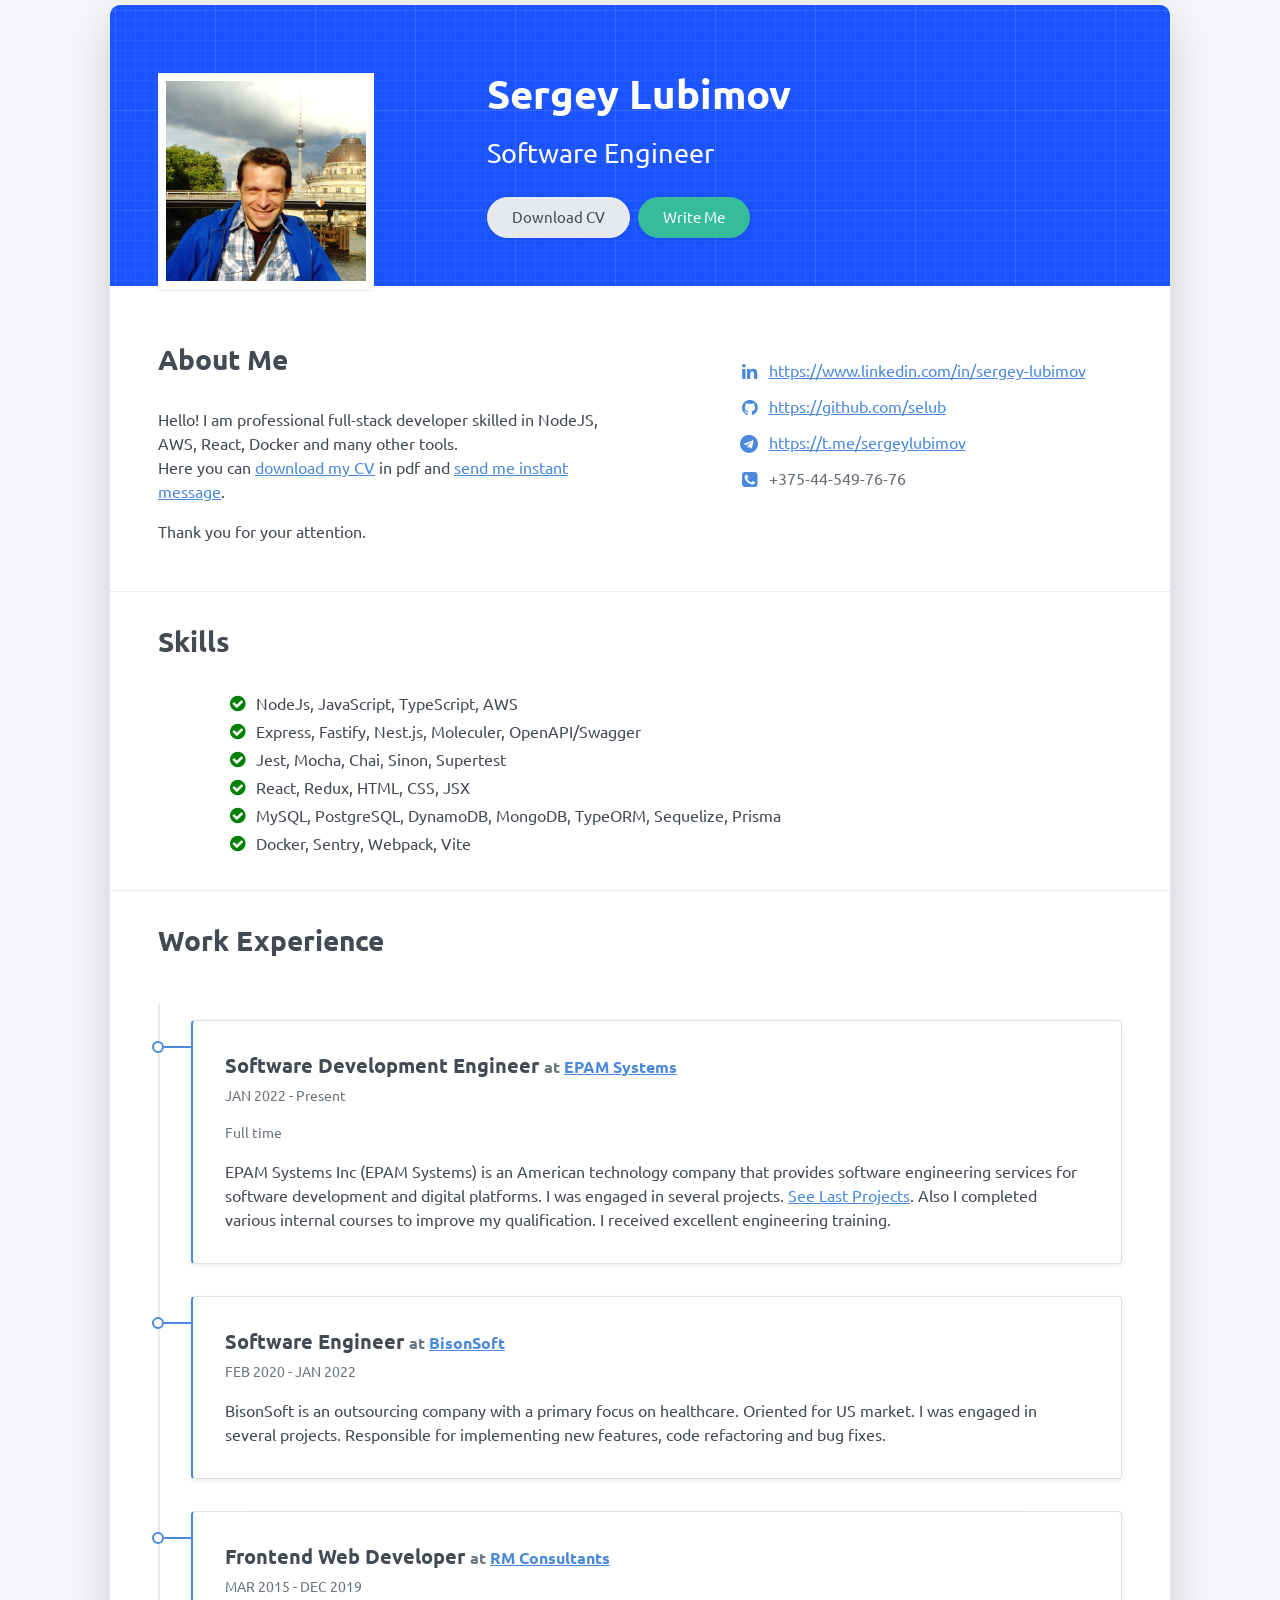
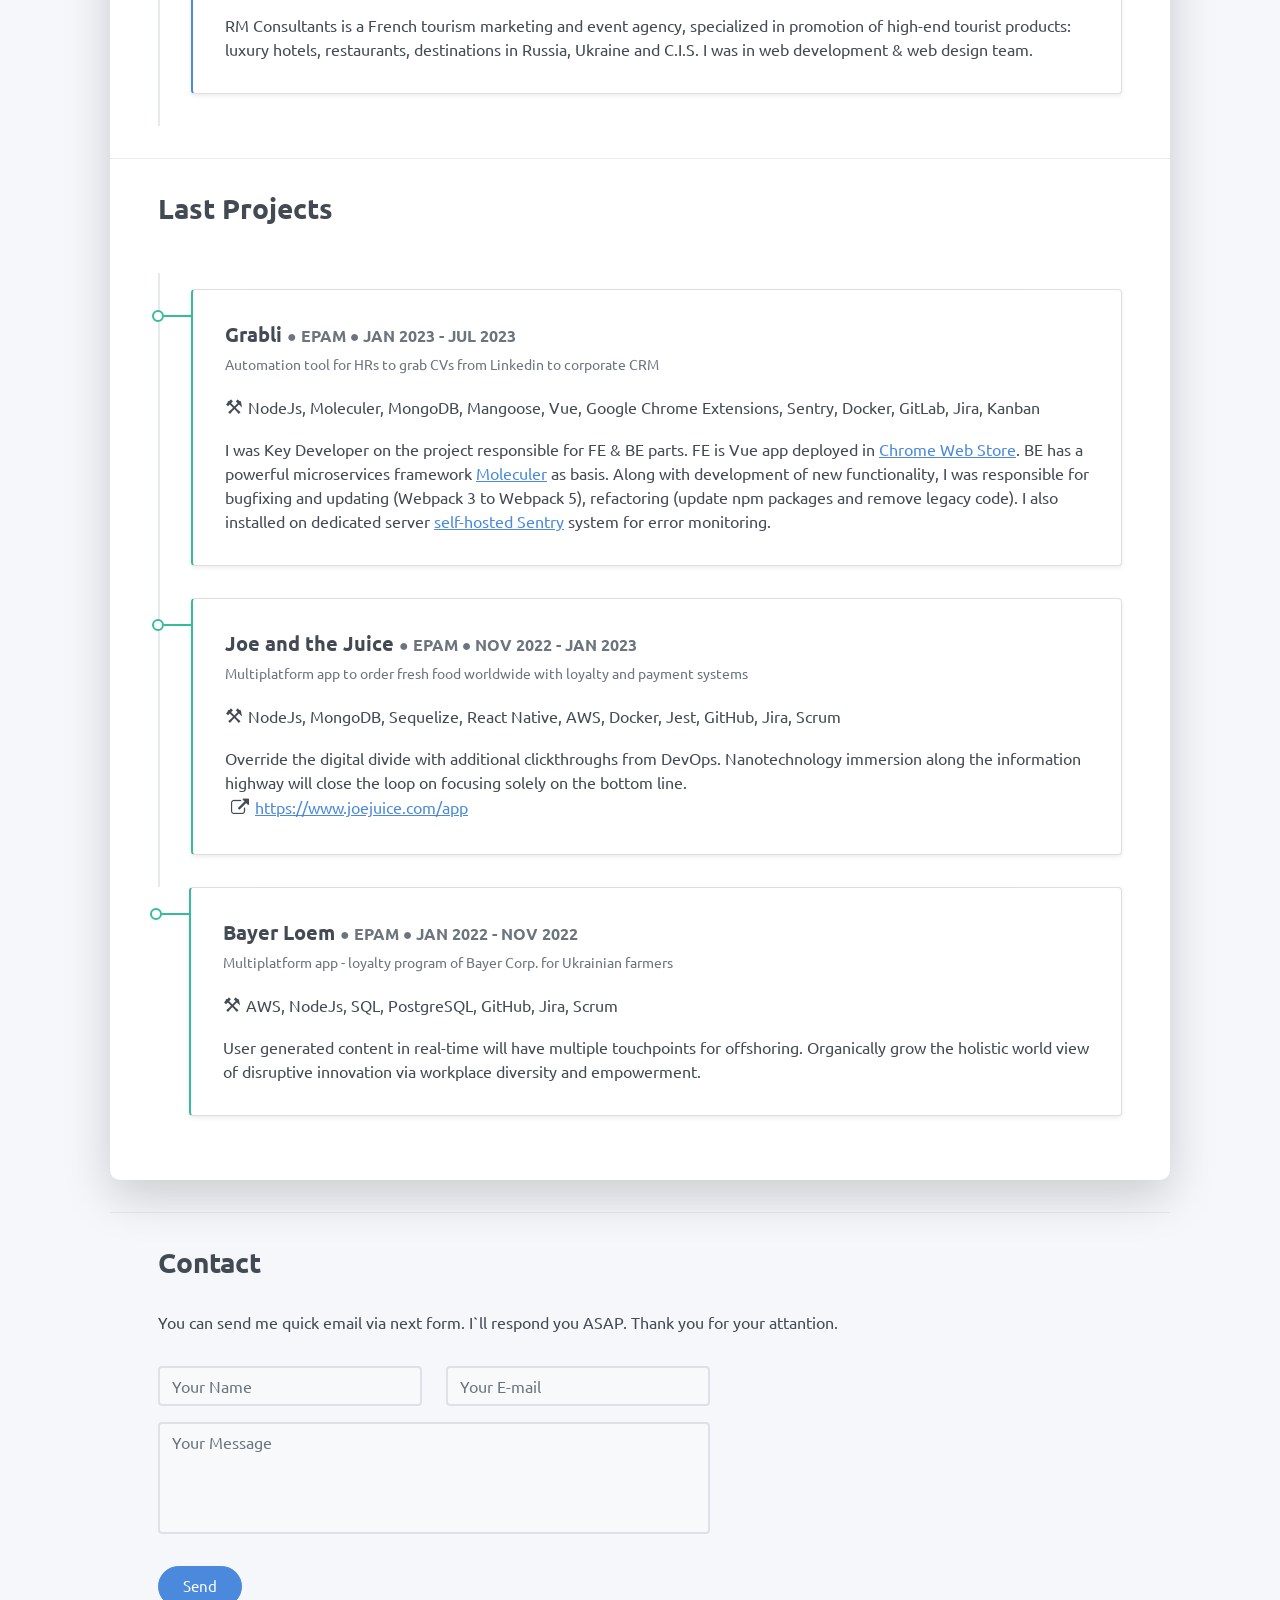
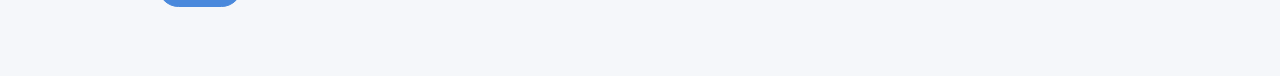
==== commit b4109a96: "refactor: add icons to skills" ====
--- a/index.html
+++ b/index.html
@@ -4,7 +4,7 @@
     <meta charset="UTF-8">
     <meta http-equiv="X-UA-Compatible" content="IE=edge">
     <meta name="viewport" content="width=device-width, initial-scale=1">
-    <title>Right Resume</title>
+    <title>Resume Lubimov</title>
     <link rel="preconnect" href="https://fonts.gstatic.com" crossorigin="crossorigin"/>
     <link rel="preload" as="style" href="https://fonts.googleapis.com/css2?family=Ubuntu:wght@300;400;500;700&display=swap"/>
     <link rel="stylesheet" href="https://fonts.googleapis.com/css2?family=Ubuntu:wght@300;400;500;700&display=swap" media="print" onload="this.media='all'"/>
@@ -46,7 +46,8 @@
     <div class="row">
       <div class="col-md-6">
         <h2 class="h3 mb-3">About Me</h2>
-        <p>Hello! I'm Sergey Lubimov. I am professional Back-end developer. I am a skilled in NodeJS, React, Docker, AWS and master of RESTapi development tools such as Postman and Swagger.</p>
+        <r>Hello! I am professional full-stack developer skilled in NodeJS, AWS, React, Docker and many other tools.<br /> Here you can <a href="cv-lubimov.pdf" target="_blank">download my CV</a> in pdf and <a href="#contact">send me instant message</a>.</p>
+        <p>Thank you for your attention.</p>
       </div>
       <div class="col-md-5 offset-md-1">
         <div class="row mt-2">
@@ -83,22 +84,22 @@
     <h2 class="h3 mb-3">Skills</h2>
       <ul>
             <ol>
-                  NodeJs, JavaScript, TypeScript, AWS
+              <i class="fa fa-check-circle green" aria-hidden="true"></i> NodeJs, JavaScript, TypeScript, AWS
             </ol>
             <ol>
-                  Express, Fastify, Nest.js, Moleculer, OpenAPI/Swagger
+              <i class="fa fa-check-circle green" aria-hidden="true"></i>  Express, Fastify, Nest.js, Moleculer, OpenAPI/Swagger
             </ol>
             <ol>
-                  Jest, Mocha, Chai, Sinon, Supertest
+              <i class="fa fa-check-circle green" aria-hidden="true"></i> Jest, Mocha, Chai, Sinon, Supertest
             </ol>
             <ol>
-                  React, Redux, HTML, CSS, JSX
+              <i class="fa fa-check-circle green" aria-hidden="true"></i> React, Redux, HTML, CSS, JSX
             </ol>
             <ol>
-                  MySQL, PostgreSQL, DynamoDB, MongoDB, TypeORM, Sequelize, Prisma
+              <i class="fa fa-check-circle green" aria-hidden="true"></i> MySQL, PostgreSQL, DynamoDB, MongoDB, TypeORM, Sequelize, Prisma
             </ol>
             <ol>
-                  Docker, Webpack, Vite
+              <i class="fa fa-check-circle green" aria-hidden="true"></i> Docker, Sentry, Webpack, Vite
             </ol>
       </ul>
   </div>
@@ -148,7 +149,7 @@
           <div class="h5 mb-1">Joe and the Juice <span class="text-muted h6">&#9679; EPAM &#9679; NOV 2022 - JAN 2023</span></div>
           <div class="text-muted text-small mb-2">Multiplatform app to order fresh food worldwide with loyalty and payment systems</div>
           <div class="mb-2"><span style='font-size:20px;'>&#9874; </span>NodeJs, MongoDB, Sequelize, React Native, AWS, Docker, Jest, GitHub, Jira, Scrum</div>
-          <div>Override the digital divide with additional clickthroughs from DevOps. Nanotechnology immersion along the information highway will close the loop on focusing solely on the bottom line.<br /><span style='font-size:20px;'>&#9881;</span><a href="https://www.joejuice.com/app" target="_blank">https://www.joejuice.com/app</a></div></div>
+          <div>Override the digital divide with additional clickthroughs from DevOps. Nanotechnology immersion along the information highway will close the loop on focusing solely on the bottom line.<br /><span class='fa fa-external-link'></span><a href="https://www.joejuice.com/app" target="_blank">https://www.joejuice.com/app</a></div></div>
         </div>
       </div>
       <div class="timeline-card timeline-card-success card shadow-sm">
--- a/css/main.css
+++ b/css/main.css
@@ -143,10 +143,13 @@
  /* Style all font awesome icons */
  .fa {
   padding: 5px;
-  font-size: 20px;
+  font-size: 18px;
   width: 30px;
   text-align: center;
   text-decoration: none;
+}
+.green{
+  color: green;
 }
 
 /* Add a hover effect if you want */
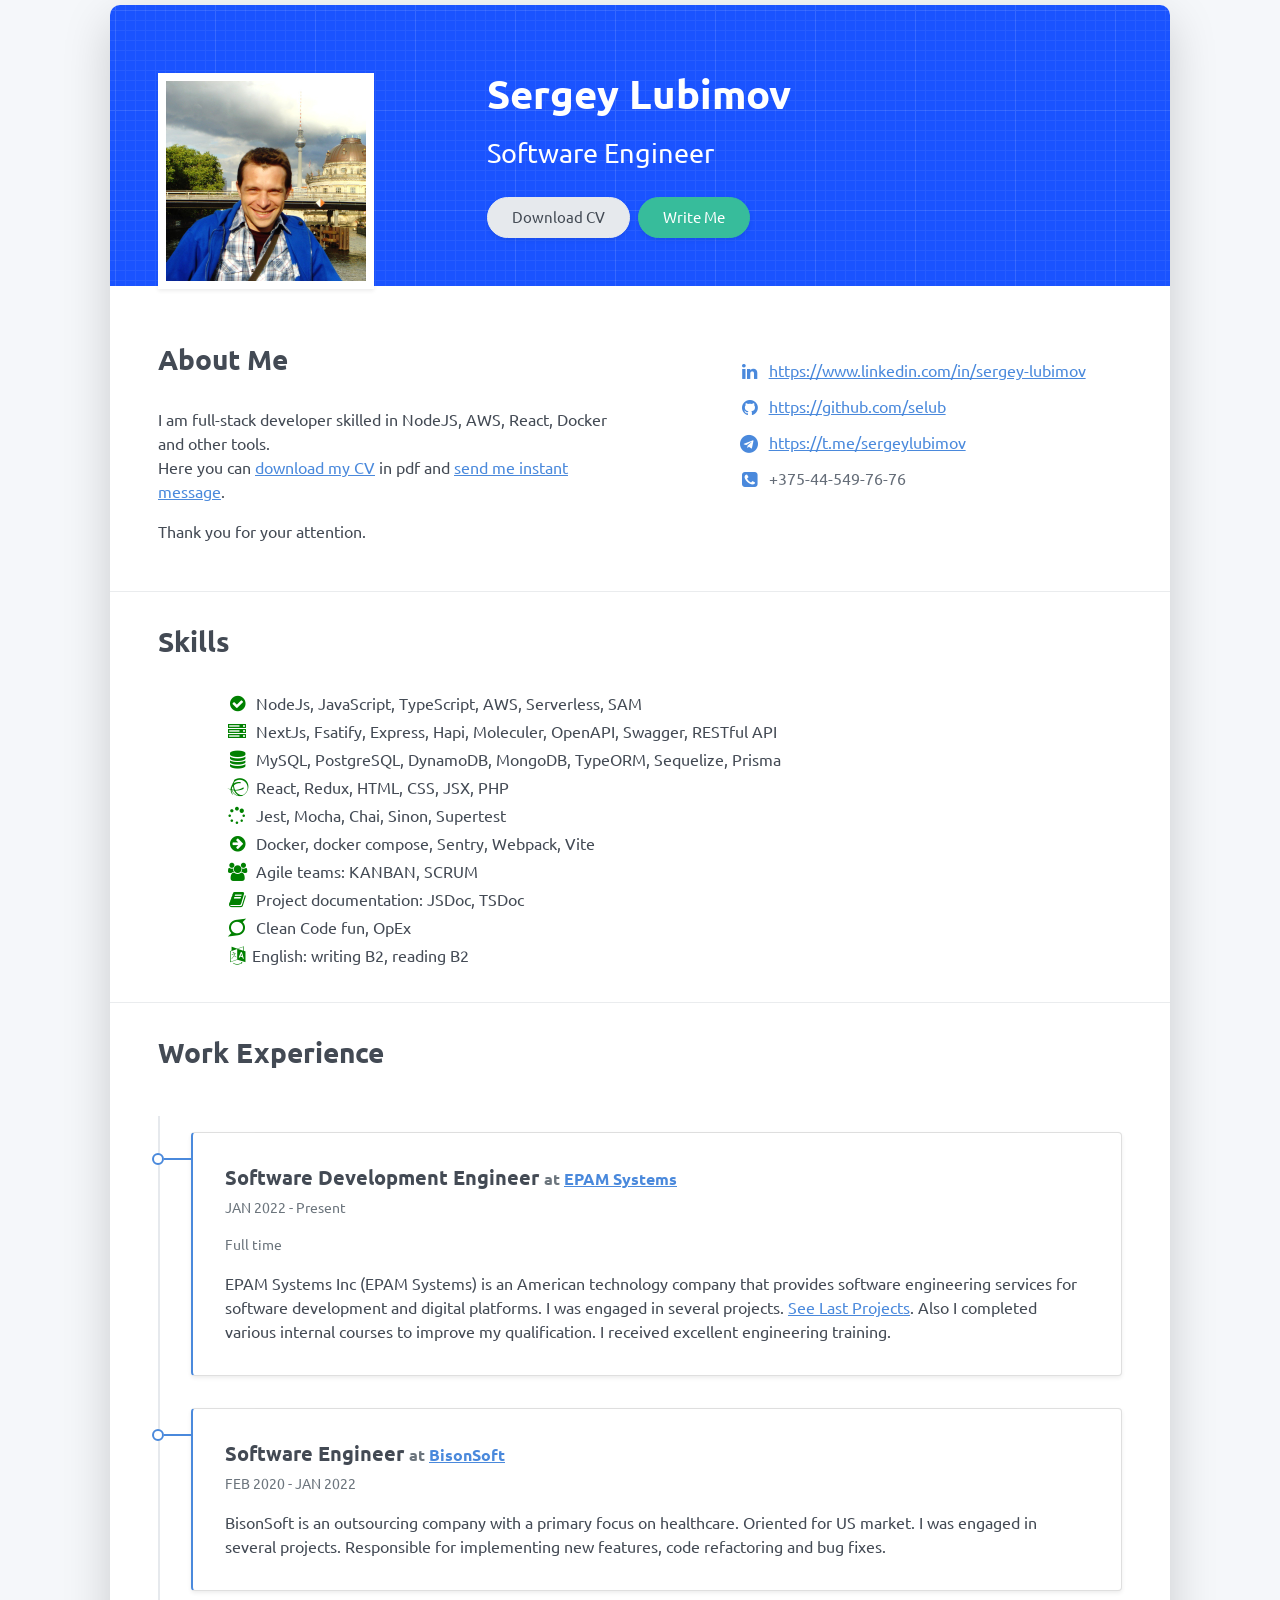
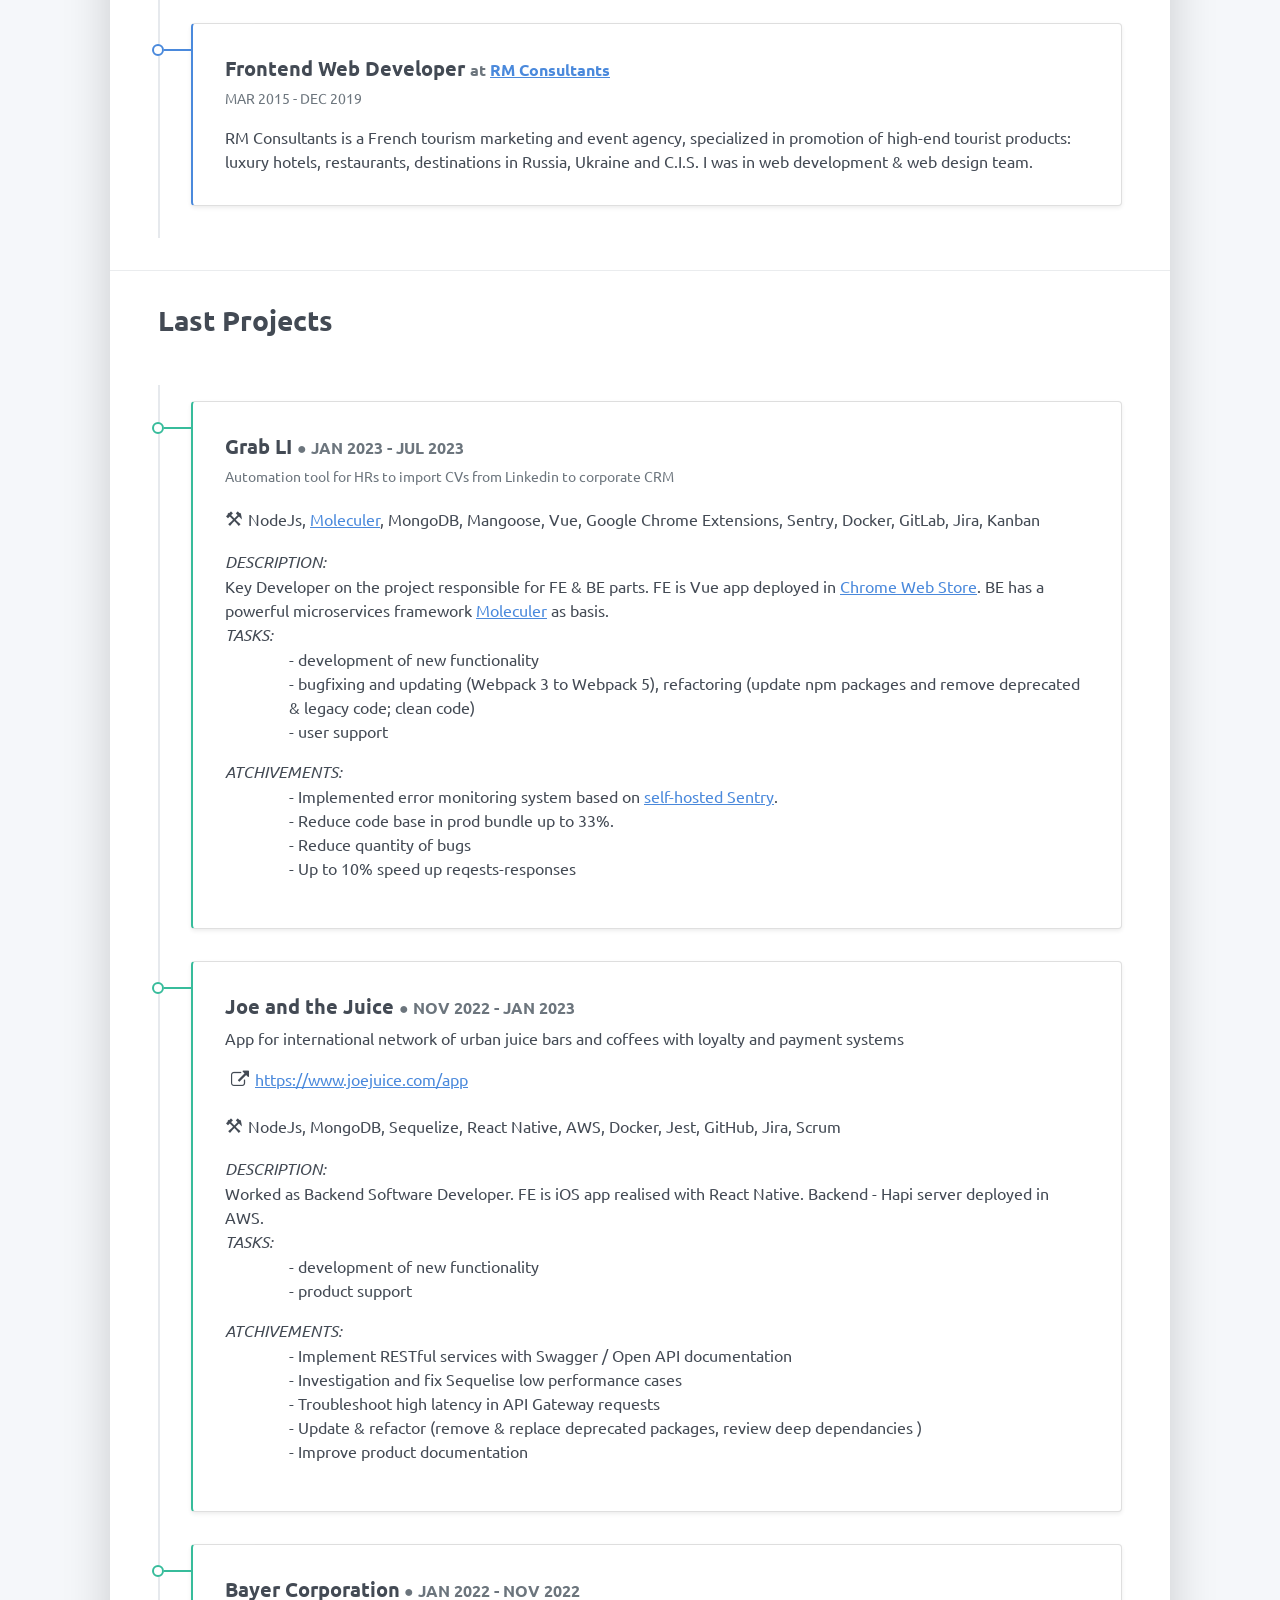
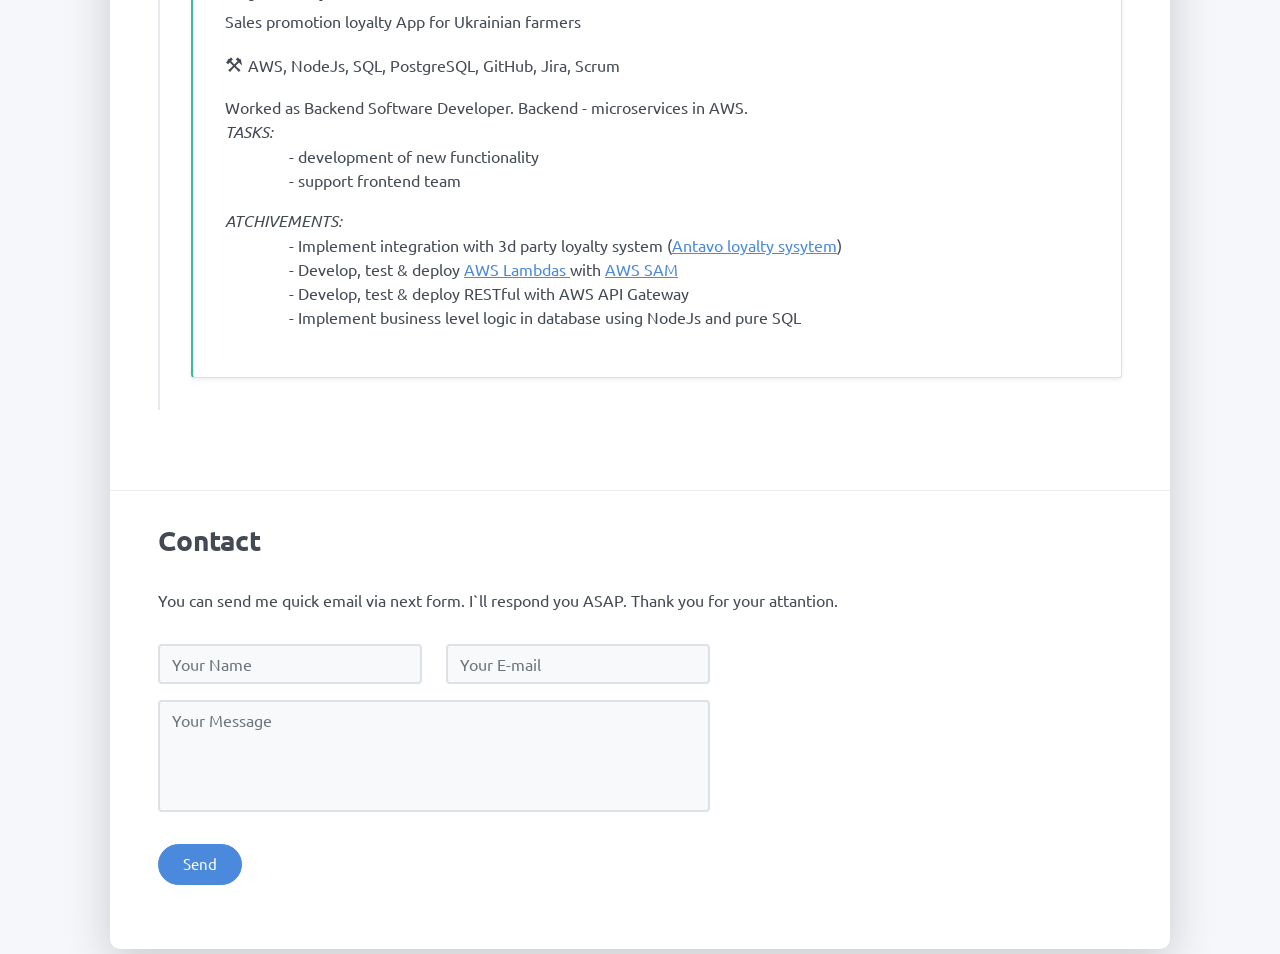
==== commit 54dc64dd: "global update JULY 24" ====
--- a/index.html
+++ b/index.html
@@ -46,7 +46,7 @@
     <div class="row">
       <div class="col-md-6">
         <h2 class="h3 mb-3">About Me</h2>
-        <r>Hello! I am professional full-stack developer skilled in NodeJS, AWS, React, Docker and many other tools.<br /> Here you can <a href="cv-lubimov.pdf" target="_blank">download my CV</a> in pdf and <a href="#contact">send me instant message</a>.</p>
+        <r>I am full-stack developer skilled in NodeJS, AWS, React, Docker and other tools.<br /> Here you can <a href="cv-lubimov.pdf" target="_blank">download my CV</a> in pdf and <a href="#contact">send me instant message</a>.</p>
         <p>Thank you for your attention.</p>
       </div>
       <div class="col-md-5 offset-md-1">
@@ -84,22 +84,34 @@
     <h2 class="h3 mb-3">Skills</h2>
       <ul>
             <ol>
-              <i class="fa fa-check-circle green" aria-hidden="true"></i> NodeJs, JavaScript, TypeScript, AWS
-            </ol>
-            <ol>
-              <i class="fa fa-check-circle green" aria-hidden="true"></i>  Express, Fastify, Nest.js, Moleculer, OpenAPI/Swagger
-            </ol>
-            <ol>
-              <i class="fa fa-check-circle green" aria-hidden="true"></i> Jest, Mocha, Chai, Sinon, Supertest
-            </ol>
-            <ol>
-              <i class="fa fa-check-circle green" aria-hidden="true"></i> React, Redux, HTML, CSS, JSX
-            </ol>
-            <ol>
-              <i class="fa fa-check-circle green" aria-hidden="true"></i> MySQL, PostgreSQL, DynamoDB, MongoDB, TypeORM, Sequelize, Prisma
-            </ol>
-            <ol>
-              <i class="fa fa-check-circle green" aria-hidden="true"></i> Docker, Sentry, Webpack, Vite
+              <i class="fa fa-check-circle green" aria-hidden="true"></i> NodeJs, JavaScript, TypeScript, AWS, Serverless, SAM
+            </ol>
+            <ol>
+              <i class="fa fa-server green" aria-hidden="true"></i>  NextJs, Fsatify, Express, Hapi, Moleculer, OpenAPI, Swagger, RESTful API
+            </ol>
+            <ol>
+              <i class="fa fa-database green" aria-hidden="true"></i> MySQL, PostgreSQL, DynamoDB, MongoDB, TypeORM, Sequelize, Prisma
+            </ol>
+            <ol>
+              <i class="fa fa-ravelry green" aria-hidden="true"></i> React, Redux, HTML, CSS, JSX, PHP
+            </ol>
+            <ol>
+              <i class="fa fa-spinner green" aria-hidden="true"></i> Jest, Mocha, Chai, Sinon, Supertest
+            </ol>
+            <ol>
+              <i class="fa fa-arrow-circle-right green" aria-hidden="true"></i> Docker, docker compose, Sentry, Webpack, Vite
+            </ol>            
+            <ol>
+              <i class="fa fa-users green" aria-hidden="true"></i> Agile teams: KANBAN, SCRUM
+            </ol>
+            <ol>
+              <i class="fa fa-book green" aria-hidden="true"></i> Project documentation: JSDoc, TSDoc
+            </ol>
+            <ol>
+              <i class="fa fa-superpowers green" aria-hidden="true"></i> Clean Code fun, OpEx
+            </ol>
+            <ol>
+              <i class="fa fa-language green" aria-hidden="true"></i>English: writing B2, reading B2
             </ol>
       </ul>
   </div>
@@ -138,27 +150,80 @@
     <div class="timeline">
       <div class="timeline-card timeline-card-success card shadow-sm">
         <div class="card-body">
-          <div class="h5 mb-1">Grabli <span class="text-muted h6">&#9679; EPAM &#9679; JAN 2023 - JUL 2023</span></div>
-          <div class="text-muted text-small mb-2">Automation tool for HRs to grab CVs from Linkedin to corporate CRM</div>
-          <div class="mb-2"><span style='font-size:20px;'>&#9874; </span>NodeJs, Moleculer, MongoDB, Mangoose, Vue, Google Chrome Extensions, Sentry, Docker, GitLab, Jira, Kanban</div>
-          <div>I was Key Developer on the project responsible for FE & BE parts. FE is Vue app deployed in <a href="https://chrome.google.com/webstore/category/extensions" target="_blank">Chrome Web Store</a>. BE has a powerful microservices framework <a href="https://moleculer.services/index.html" target="_blank">Moleculer</a> as basis. Along with development of new functionality, I was responsible for bugfixing and updating (Webpack 3 to Webpack 5), refactoring (update npm packages and remove legacy code). I also installed on dedicated server <a href="https://develop.sentry.dev/self-hosted/" target="_blank">self-hosted Sentry</a> system for error monitoring.</div>
+          <div class="h5 mb-1">Grab LI <span class="text-muted h6">&#9679; JAN 2023 - JUL 2023</span></div>
+          <div class="text-muted text-small mb-2">Automation tool for HRs to import CVs from Linkedin to corporate CRM</div>
+          <div class="mb-2"><span style='font-size:20px;'>&#9874; </span>NodeJs, <a href="https://moleculer.services/index.html" target="_blank">Moleculer</a>, MongoDB, Mangoose, Vue, Google Chrome Extensions, Sentry, Docker, GitLab, Jira, Kanban</div>
+          <div><i>DESCRIPTION: </i><br />Key Developer on the project responsible for FE & BE parts. FE is Vue app deployed in <a href="https://chrome.google.com/webstore/category/extensions" target="_blank">Chrome Web Store</a>. BE has a powerful microservices framework <a href="https://moleculer.services/index.html" target="_blank">Moleculer</a> as basis.<br />
+            <i>TASKS: </i>
+          <ul>
+            <ol>
+              - development of new functionality
+            </ol>
+            <ol>
+              - bugfixing and updating (Webpack 3 to Webpack 5), refactoring (update npm packages and remove deprecated & legacy code; clean code)
+            </ol>
+            <ol>
+              - user support
+            </ol>
+          </ul>
+          <i>ATCHIVEMENTS: </i> 
+          <ul>
+            <ol>
+              - Implemented error monitoring system based on <a href="https://develop.sentry.dev/self-hosted/" target="_blank">self-hosted Sentry</a>.
+            </ol>
+            <ol>
+              - Reduce code base in prod bundle up to 33%.
+            </ol>
+            <ol>
+              - Reduce quantity of bugs
+            </ol>
+            <ol>
+              - Up to 10% speed up reqests-responses
+            </ol>
+          </ul>
+        </div>
         </div>
       </div>
       <div class="timeline-card timeline-card-success card shadow-sm">
         <div class="card-body">
-          <div class="h5 mb-1">Joe and the Juice <span class="text-muted h6">&#9679; EPAM &#9679; NOV 2022 - JAN 2023</span></div>
-          <div class="text-muted text-small mb-2">Multiplatform app to order fresh food worldwide with loyalty and payment systems</div>
+          <div class="h5 mb-1">Joe and the Juice <span class="text-muted h6">&#9679; NOV 2022 - JAN 2023</span></div>
+          <div class="mb-2">App for international network of urban juice bars and coffees with loyalty and payment systems</div>
+          <div class="mb-2"><span class='fa fa-external-link'></span><a href="https://www.joejuice.com/app" target="_blank">https://www.joejuice.com/app</a></div>
           <div class="mb-2"><span style='font-size:20px;'>&#9874; </span>NodeJs, MongoDB, Sequelize, React Native, AWS, Docker, Jest, GitHub, Jira, Scrum</div>
-          <div>Override the digital divide with additional clickthroughs from DevOps. Nanotechnology immersion along the information highway will close the loop on focusing solely on the bottom line.<br /><span class='fa fa-external-link'></span><a href="https://www.joejuice.com/app" target="_blank">https://www.joejuice.com/app</a></div></div>
+          <i>DESCRIPTION: </i><br />Worked as Backend Software Developer. FE is iOS app realised with React Native. Backend - Hapi server deployed in AWS.</br>
+            <i>TASKS: </i><br />
+            <ul><ol>- development of new functionality</ol><ol>- product support</ol></ul>
+            <i>ATCHIVEMENTS: </i>     
+            <ul>
+              <ol>- Implement RESTful services with Swagger / Open API documentation</ol>
+              <ol>- Investigation and fix Sequelise low performance cases</ol>
+              <ol>- Troubleshoot high latency in API Gateway requests</ol>
+              <ol>- Update & refactor (remove & replace deprecated packages, review deep dependancies )</ol>
+              <ol>- Improve product documentation</ol>
+            </ul>       
+
         </div>
       </div>
       <div class="timeline-card timeline-card-success card shadow-sm">
         <div class="card-body">
-          <div class="h5 mb-1">Bayer Loem <span class="text-muted h6"> &#9679; EPAM &#9679; JAN 2022 - NOV 2022</span></div>
-          <div class="text-muted text-small mb-2">Multiplatform app - loyalty program of Bayer Corp. for Ukrainian farmers</div>
+          <div class="h5 mb-1">Bayer Corporation<span class="text-muted h6"> &#9679; JAN 2022 - NOV 2022</span></div>
+          <div class="mb-2"> Sales promotion loyalty App for Ukrainian farmers</div>
           <div class="mb-2"><span style='font-size:20px;'>&#9874; </span>AWS, NodeJs, SQL, PostgreSQL, GitHub, Jira, Scrum</div>
-          <div>User generated content in real-time will have multiple touchpoints for offshoring. Organically grow the holistic world view of disruptive innovation via workplace diversity and empowerment.</div>
-        </div>
+          <div class="mb-2">Worked as Backend Software Developer. Backend - microservices in AWS. <br />
+            <i>TASKS: </i>
+            <ul>
+              <ol>- development of new functionality</ol>
+              <ol>- support frontend team</ol>
+            </ul>
+            <i>ATCHIVEMENTS:</i>
+            <ul>
+              <ol>- Implement integration with 3d party loyalty system (<a href="https://antavo.com/" target="_blank">Antavo loyalty sysytem</a>)</ol>
+              <ol>- Develop, test & deploy <a href="https://aws.amazon.com/ru/lambda/" target="_blank">AWS Lambdas </a> with <a href="https://aws.amazon.com/ru/serverless/sam/" target="_blank" >AWS SAM</a></ol>
+              <ol>- Develop, test & deploy RESTful with AWS API Gateway</ol>
+              <ol>- Implement business level logic in database using NodeJs and pure SQL</ol>
+            </ul>
+          </div>
+          </div>
       </div>
     </div>
   </div>
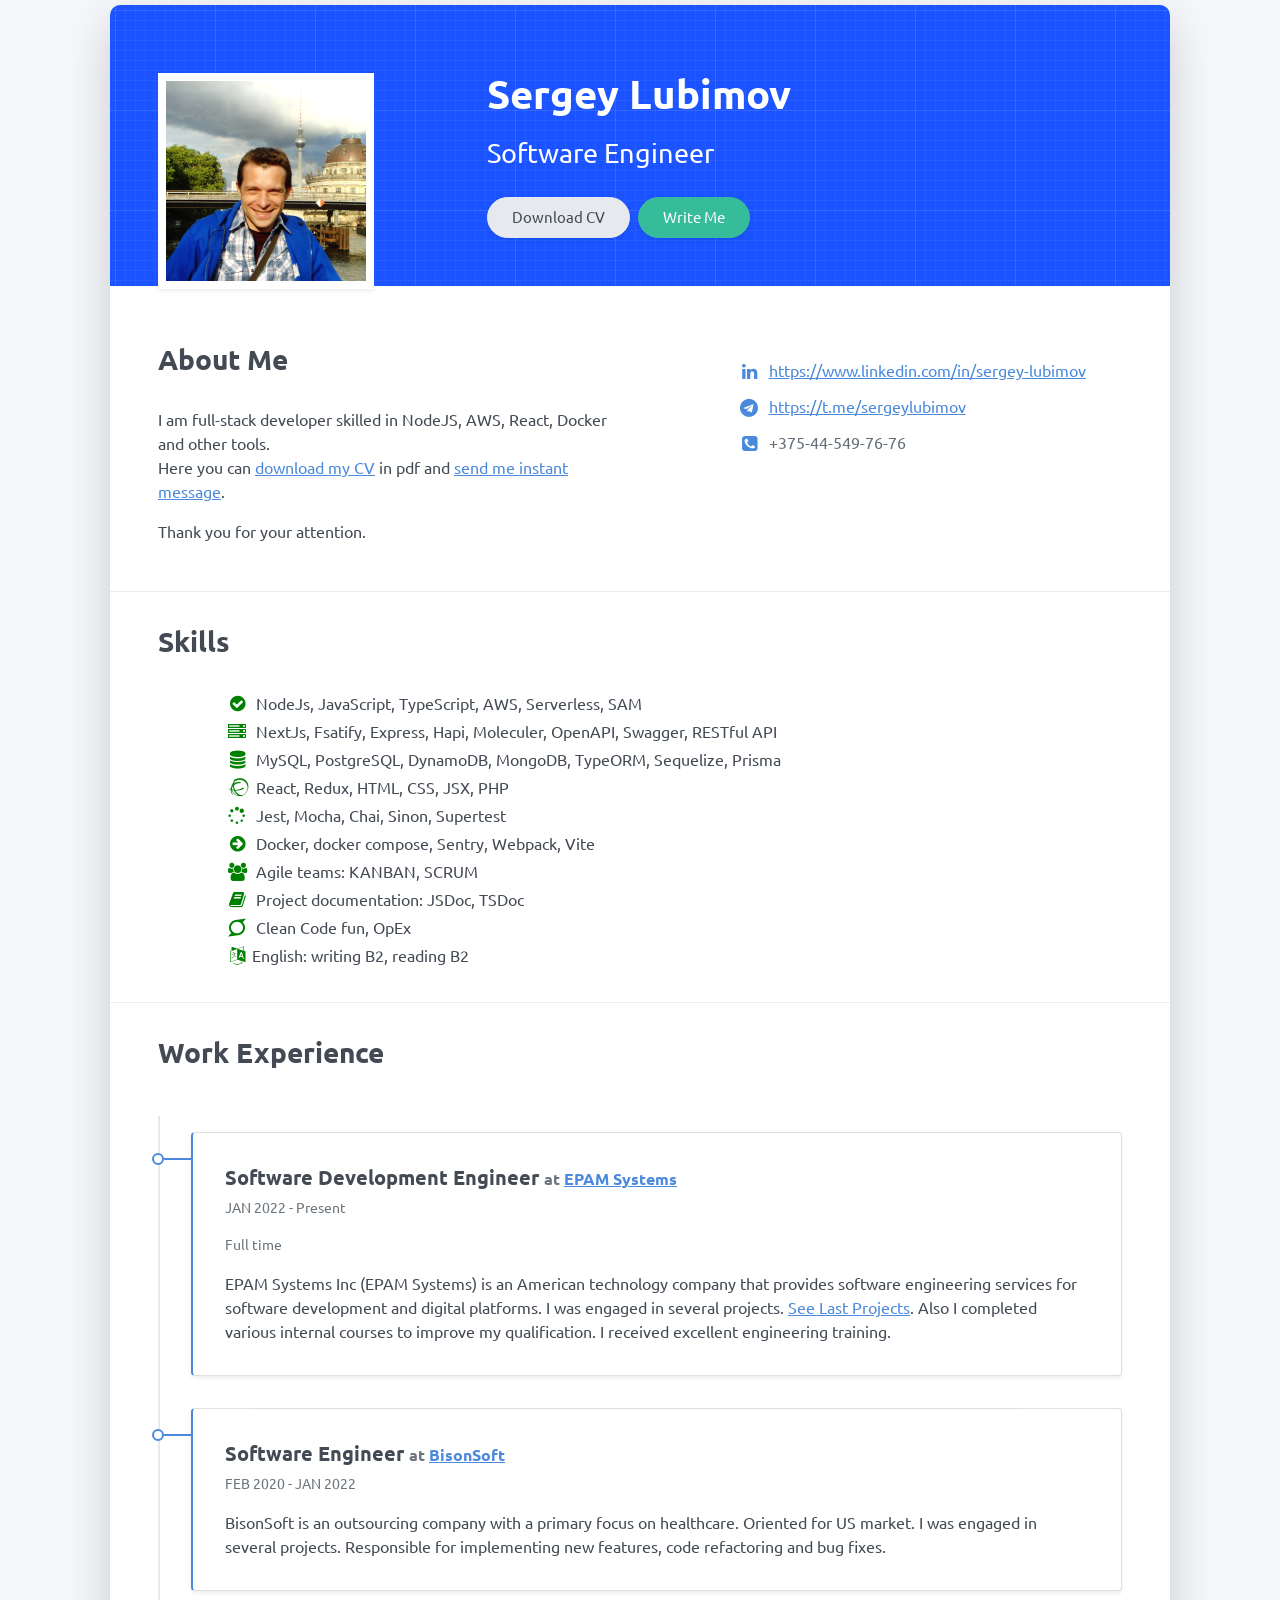
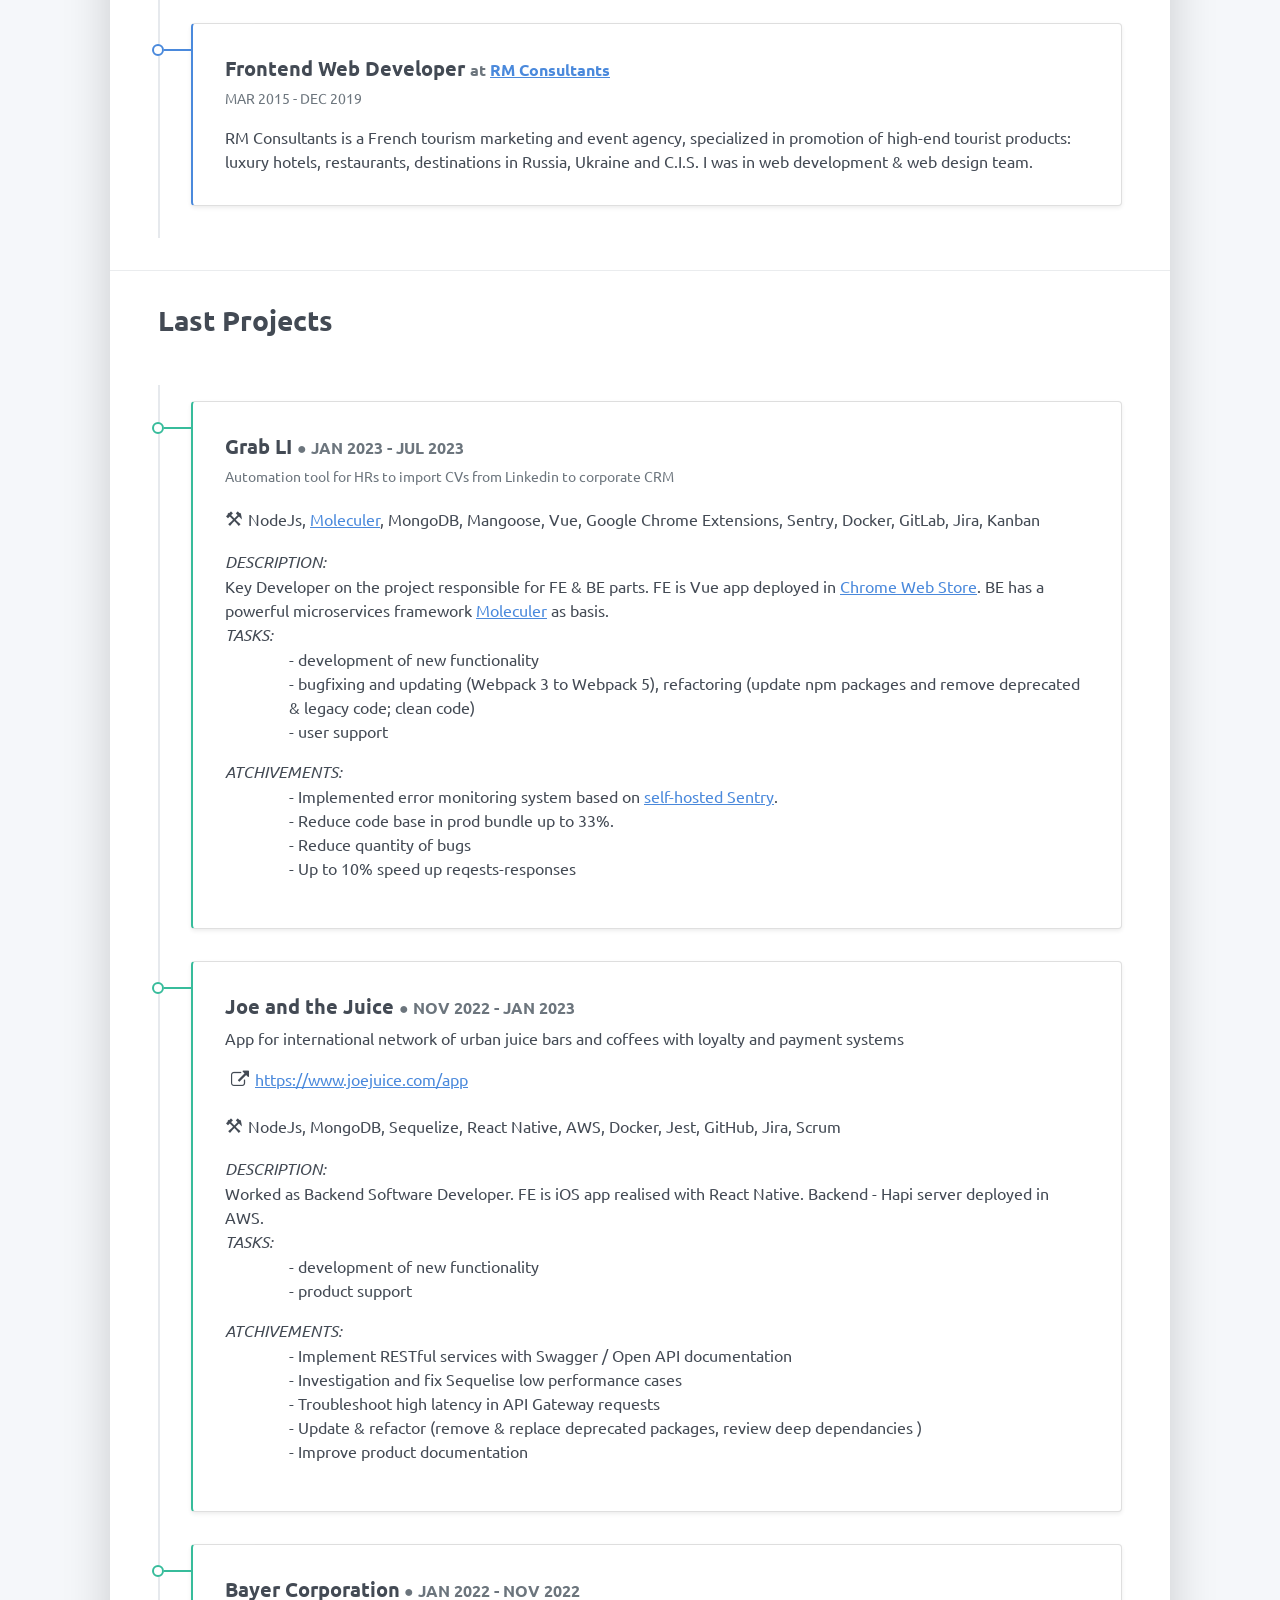
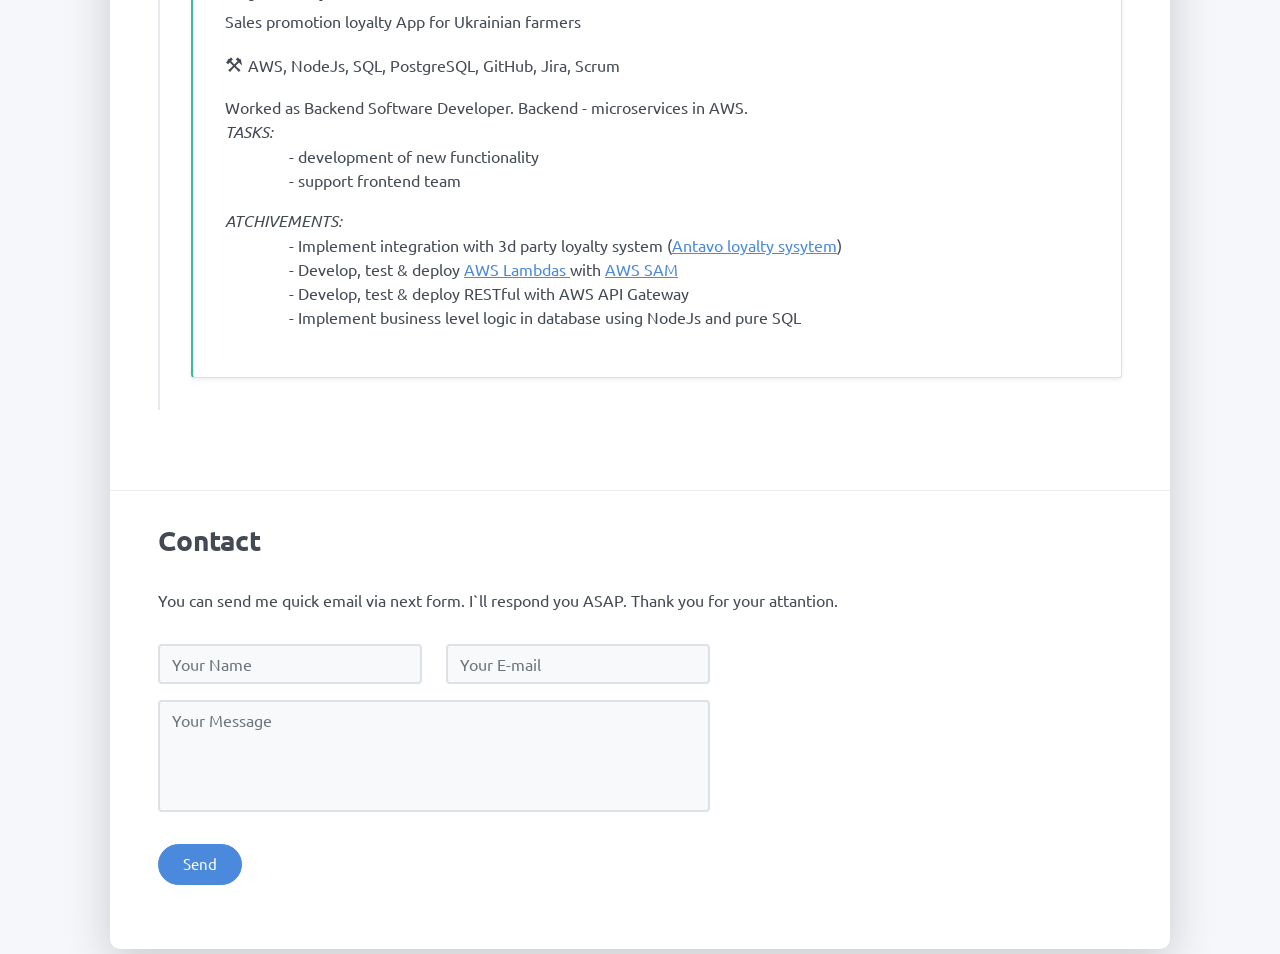
==== commit e57ce0ce: "github commented out" ====
--- a/index.html
+++ b/index.html
@@ -57,12 +57,14 @@
           <div class="col-sm-11">
             <div class="pb-1 text-secondary"><a href="https://www.linkedin.com/in/sergey-lubimov" target="_blank">https://www.linkedin.com/in/sergey-lubimov</a></div>
           </div>
+          <!--
           <div class="col-sm-1">
             <div class="pb-1"><a href="https://github.com/selub" class="fa fa-github" target="_blank"></a></div>
           </div>
           <div class="col-sm-11">
             <div class="pb-1 text-secondary"><a href="https://github.com/selub" target="_blank">https://github.com/selub</a></div>
           </div>
+        -->
           <div class="col-sm-1">
             <div class="pb-1"><a href="#" class="fa fa-telegram"></a></div>
           </div>
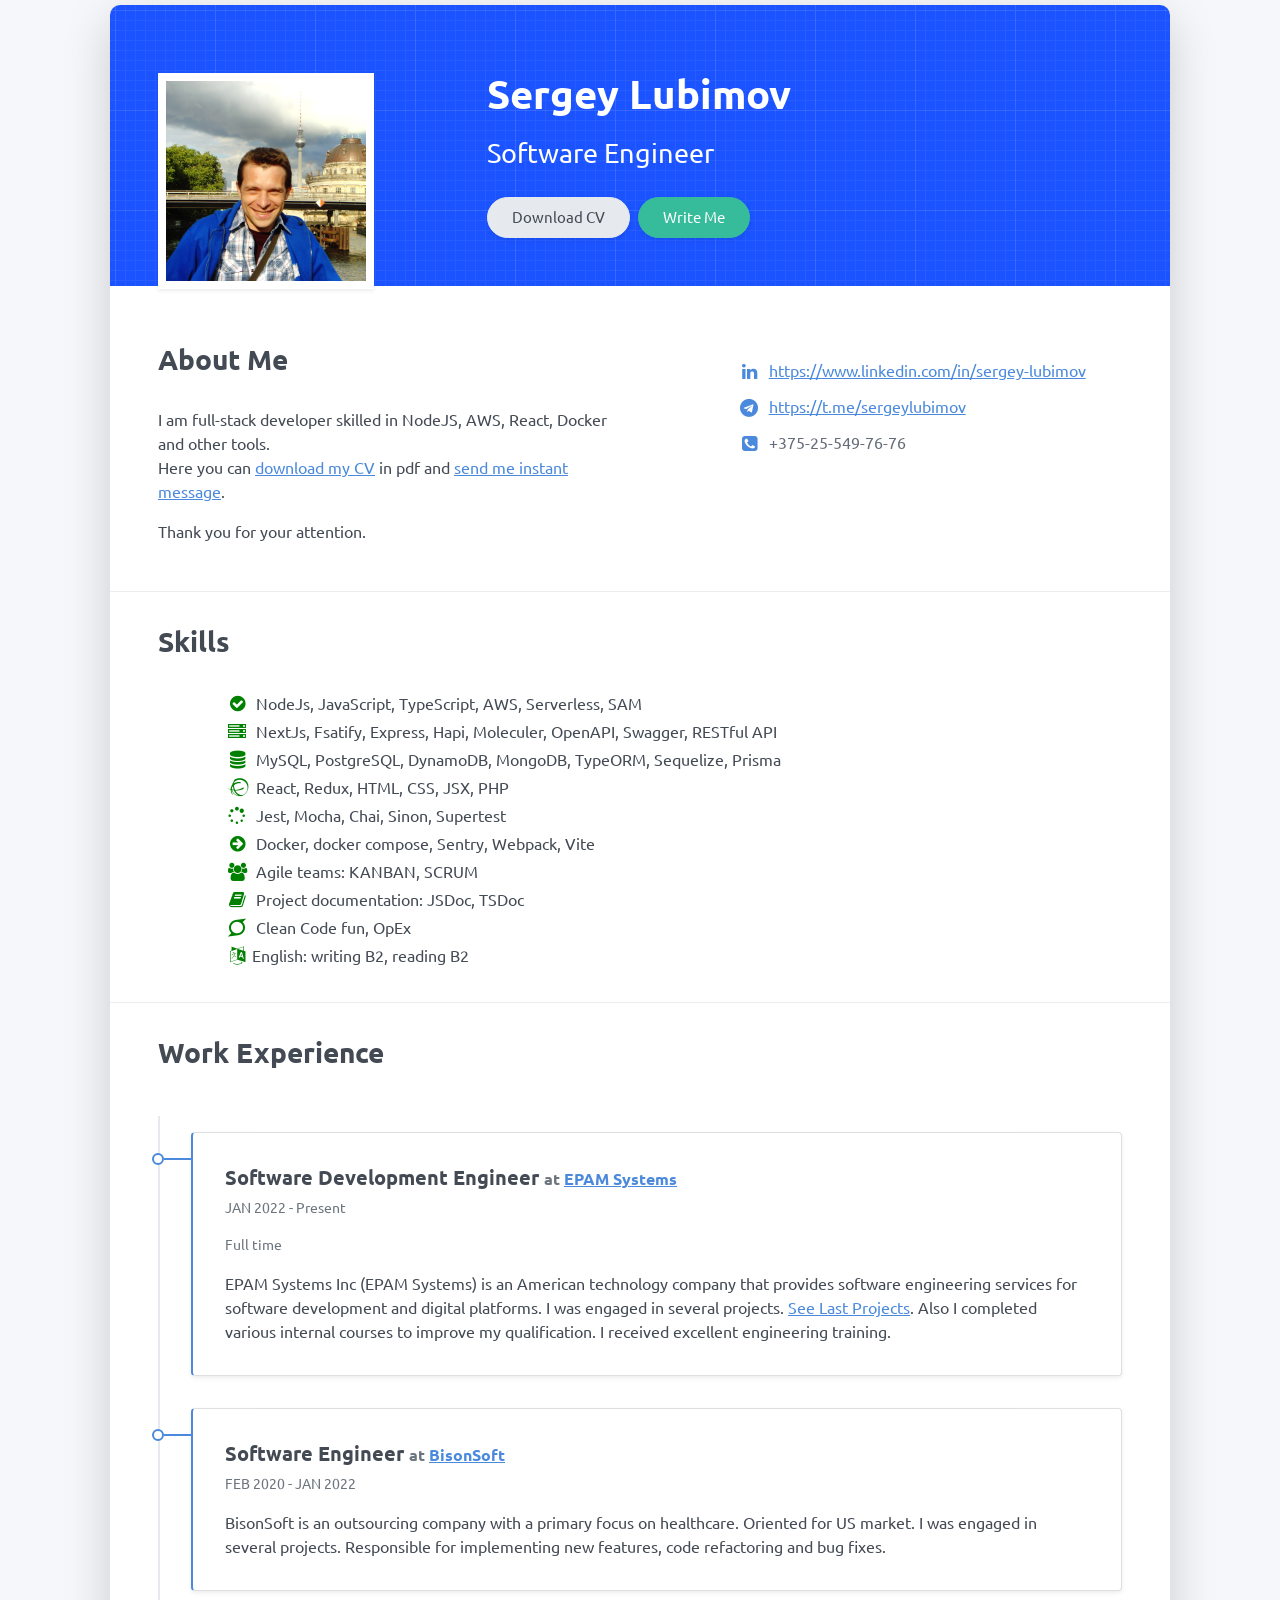
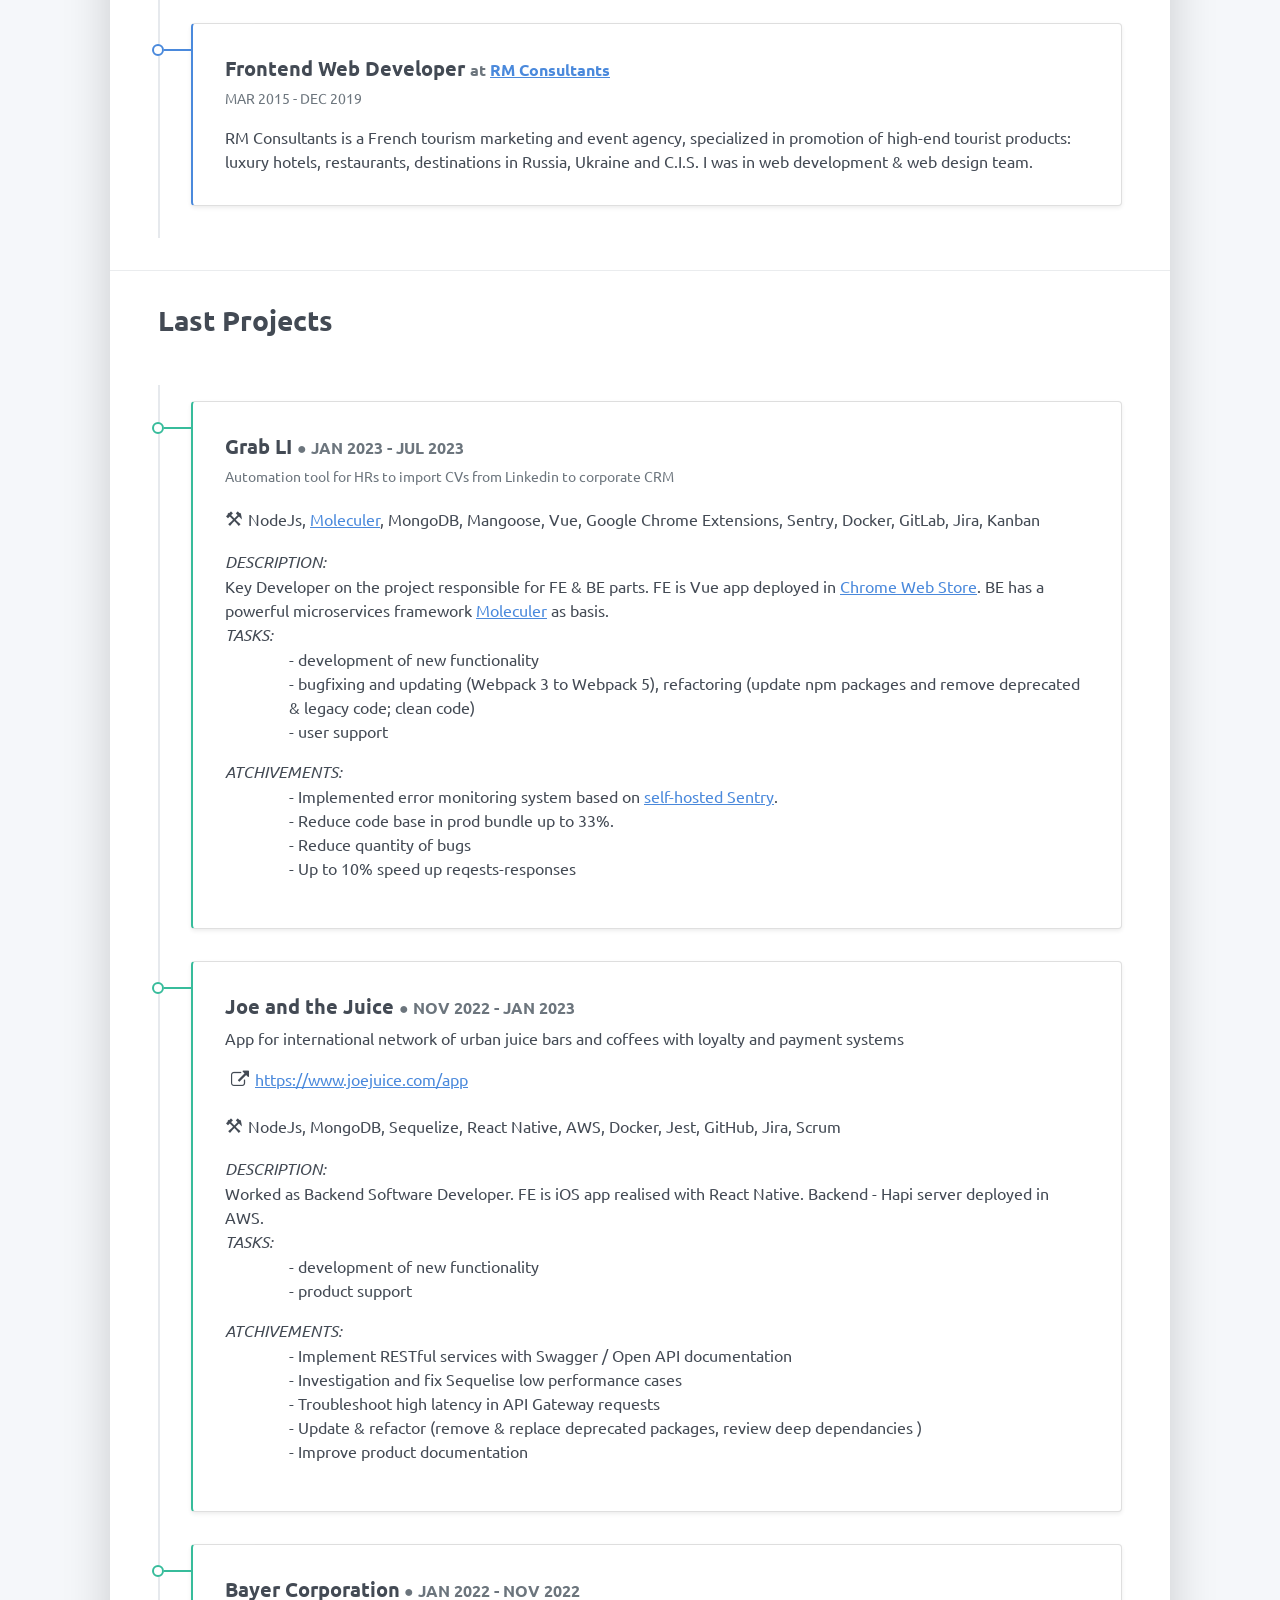
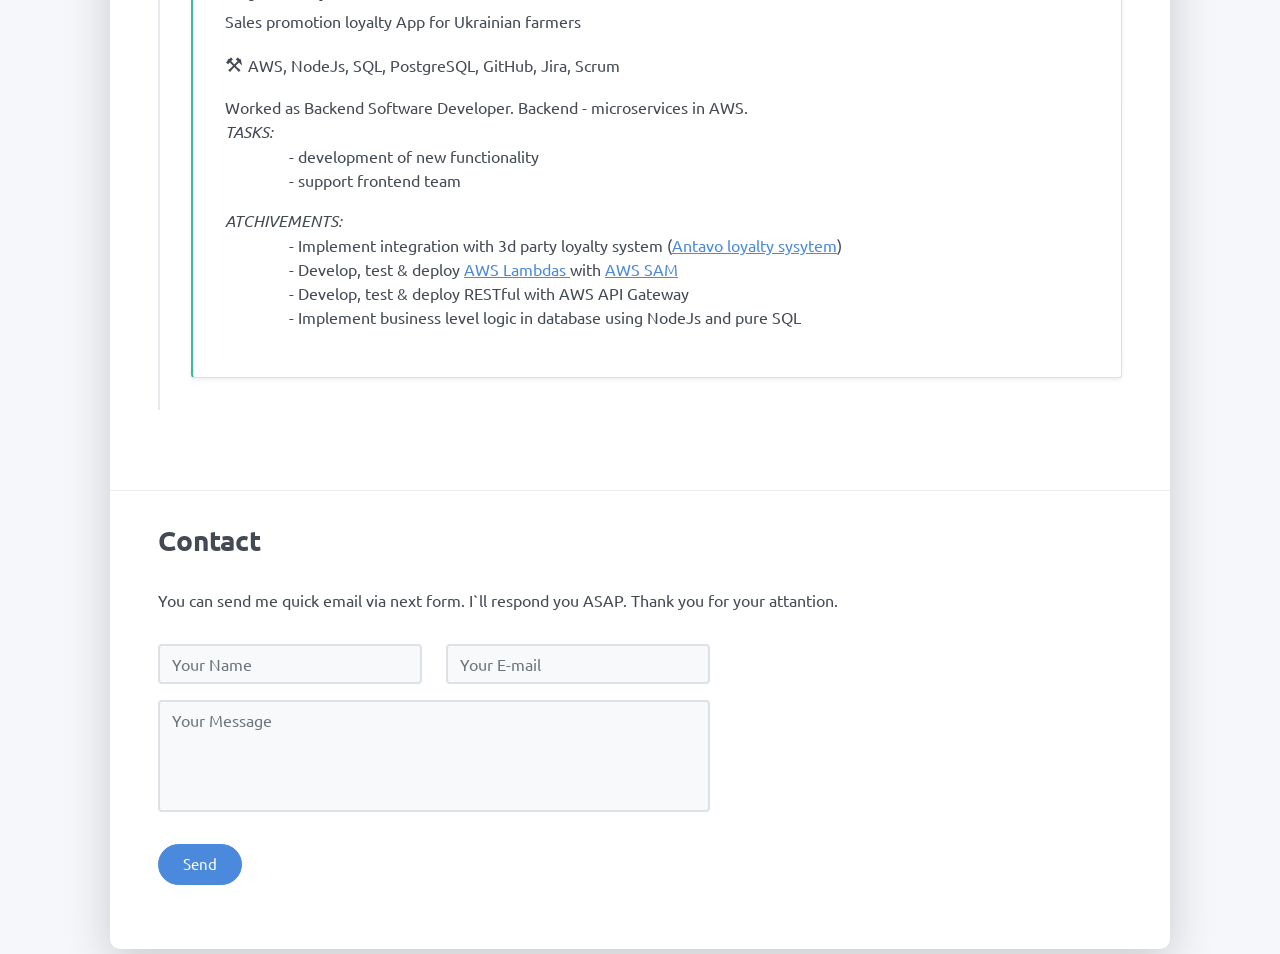
==== commit 8c41fb2b: "update phone" ====
--- a/index.html
+++ b/index.html
@@ -75,7 +75,7 @@
             <div class="pb-1"><a href="#" class="fa fa-phone-square"></a></div>
           </div>
           <div class="col-sm-11">
-            <div class="pb-1 text-secondary">+375-44-549-76-76</div>
+            <div class="pb-1 text-secondary">+375-25-549-76-76</div>
           </div>
         </div>
       </div>
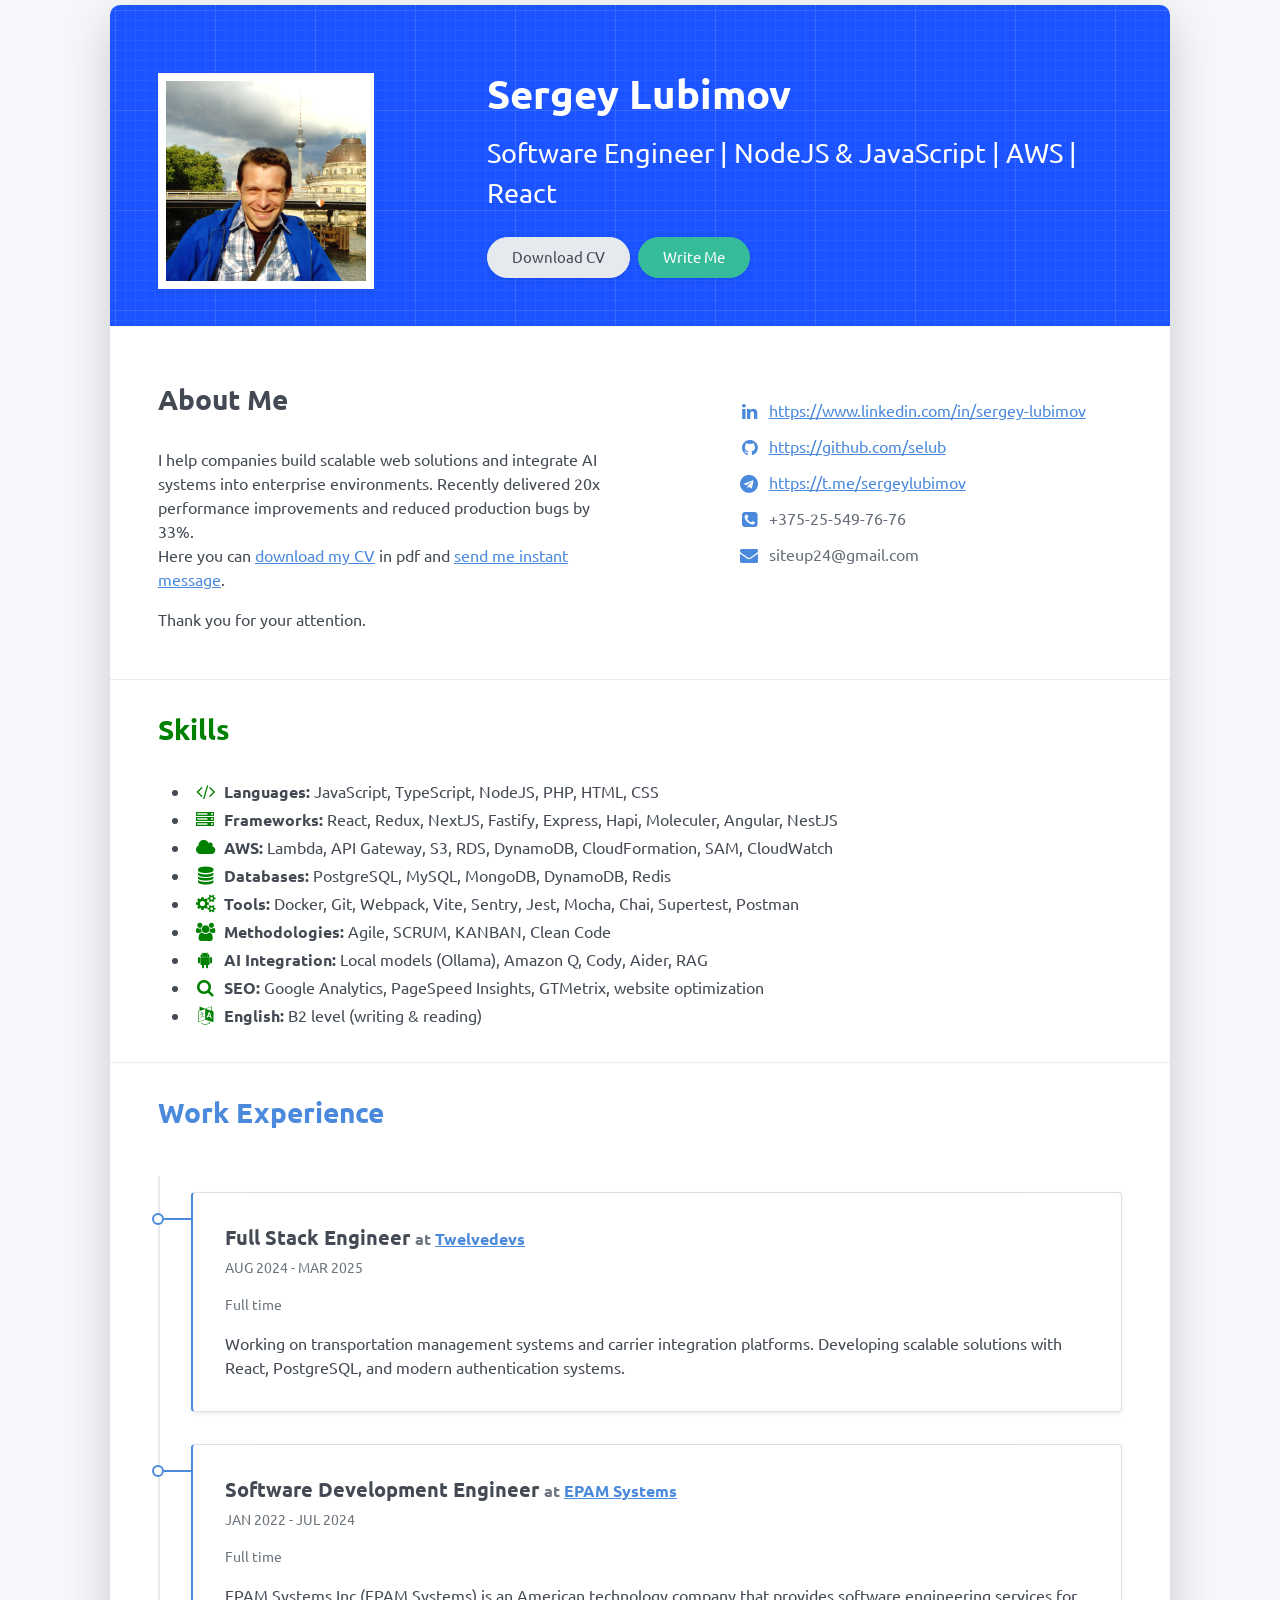
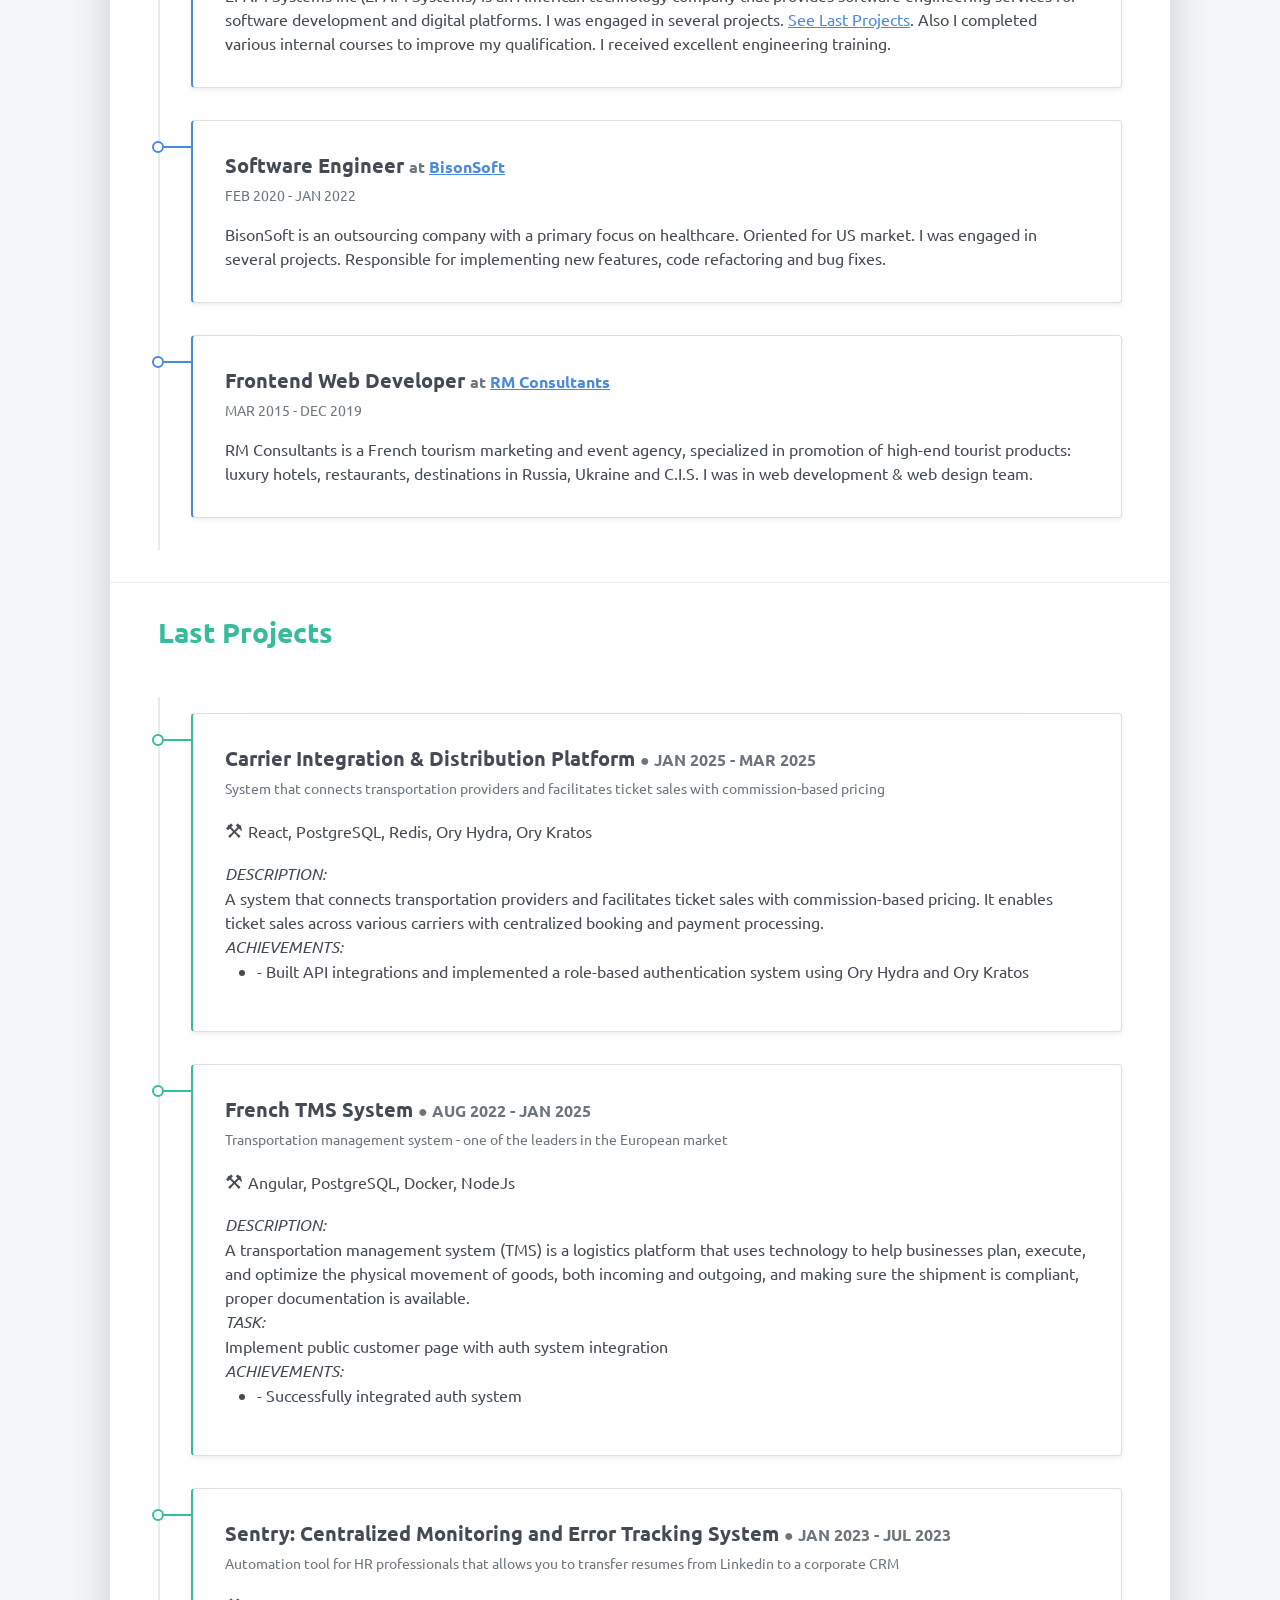
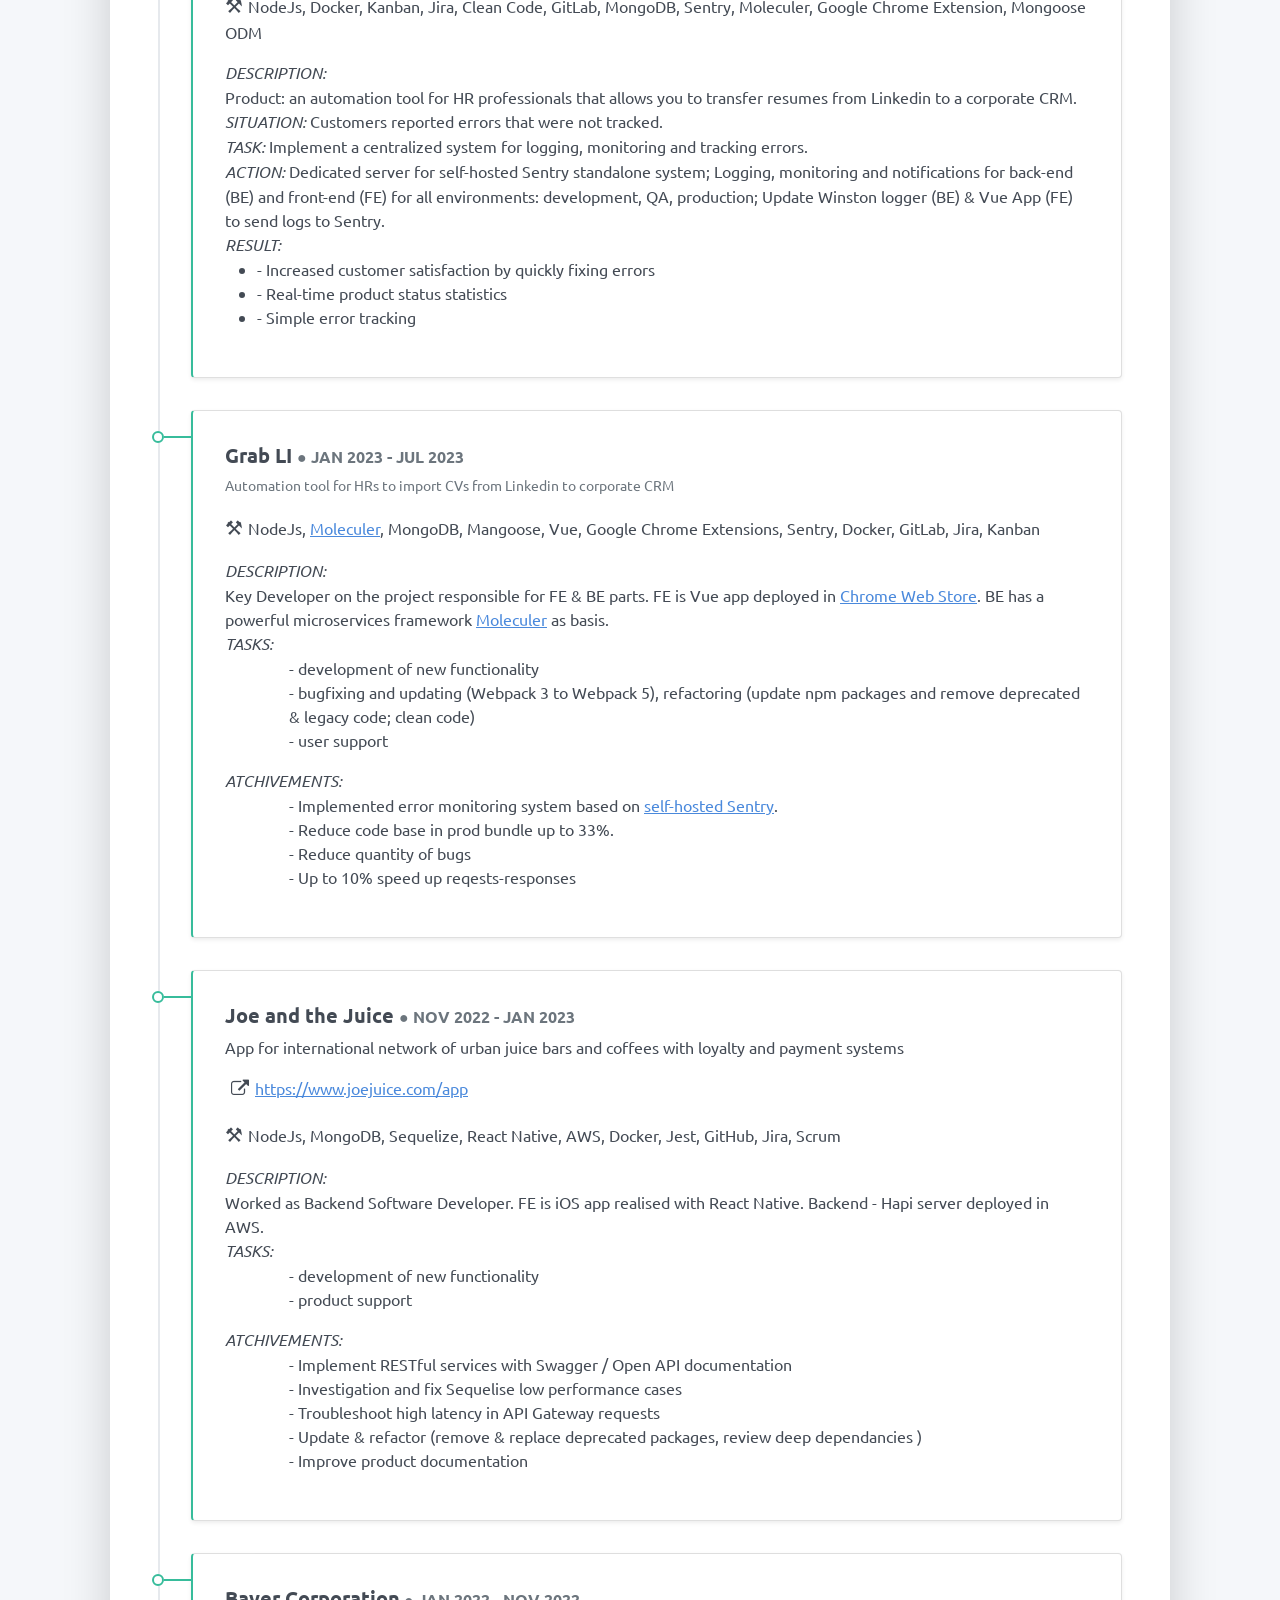
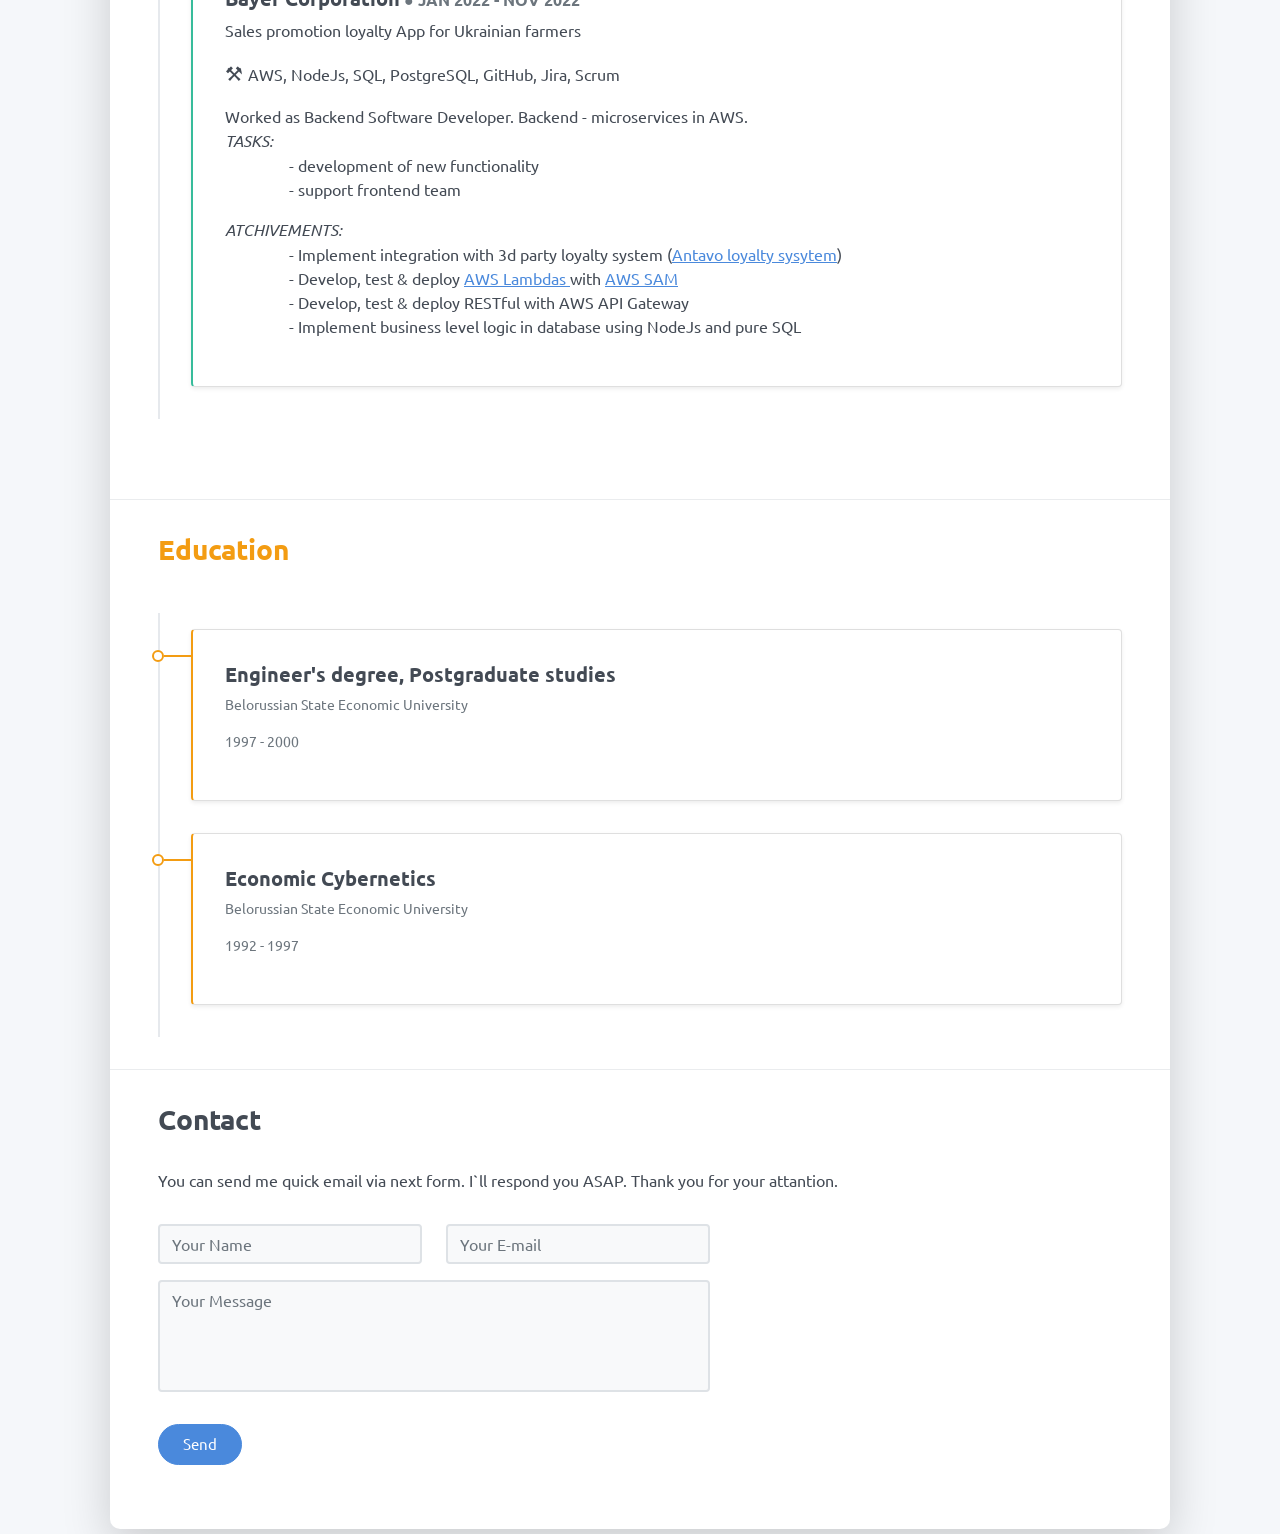
==== commit 44fca00c: "Update CV: new projects, improved content, renamed PDF" ====
--- a/index.html
+++ b/index.html
@@ -25,6 +25,17 @@
         }
       </style>
     </noscript>
+    <style>
+      .timeline-card-warning {
+        border-left-color: #F39C12;
+      }
+      .timeline-card-warning:before {
+        border-color: #F39C12;
+      }
+      .timeline-card-warning:after {
+        background-color: #F39C12;
+      }
+    </style>
   </head>
   <body id="top">
     <div class="page-content">
@@ -37,8 +48,8 @@
       </div>
       <div class="col-lg-8 col-md-7 text-center text-md-start">
         <h2 class="h1 mt-2" data-aos="fade-left" data-aos-delay="0">Sergey Lubimov</h2>
-        <p data-aos="fade-left" data-aos-delay="100" class="position">Software Engineer</p>
-        <div class="d-print-none" data-aos="fade-left" data-aos-delay="200"><a class="btn btn-light text-dark shadow-sm mt-1 me-1" href="cv-lubimov.pdf" target="_blank">Download CV</a><a class="btn btn-success shadow-sm mt-1" href="#contact">Write Me</a></div>
+        <p data-aos="fade-left" data-aos-delay="100" class="position">Software Engineer | NodeJS & JavaScript | AWS | React</p>
+        <div class="d-print-none" data-aos="fade-left" data-aos-delay="200"><a class="btn btn-light text-dark shadow-sm mt-1 me-1" href="Sergey-Lubimov-Software-Engineer.pdf" target="_blank">Download CV</a><a class="btn btn-success shadow-sm mt-1" href="#contact">Write Me</a></div>
       </div>
     </div>
   </div>
@@ -46,7 +57,7 @@
     <div class="row">
       <div class="col-md-6">
         <h2 class="h3 mb-3">About Me</h2>
-        <r>I am full-stack developer skilled in NodeJS, AWS, React, Docker and other tools.<br /> Here you can <a href="cv-lubimov.pdf" target="_blank">download my CV</a> in pdf and <a href="#contact">send me instant message</a>.</p>
+        <p>I help companies build scalable web solutions and integrate AI systems into enterprise environments. Recently delivered 20x performance improvements and reduced production bugs by 33%.<br /> Here you can <a href="Sergey-Lubimov-Software-Engineer.pdf" target="_blank">download my CV</a> in pdf and <a href="#contact">send me instant message</a>.</p>
         <p>Thank you for your attention.</p>
       </div>
       <div class="col-md-5 offset-md-1">
@@ -57,14 +68,12 @@
           <div class="col-sm-11">
             <div class="pb-1 text-secondary"><a href="https://www.linkedin.com/in/sergey-lubimov" target="_blank">https://www.linkedin.com/in/sergey-lubimov</a></div>
           </div>
-          <!--
           <div class="col-sm-1">
             <div class="pb-1"><a href="https://github.com/selub" class="fa fa-github" target="_blank"></a></div>
           </div>
           <div class="col-sm-11">
             <div class="pb-1 text-secondary"><a href="https://github.com/selub" target="_blank">https://github.com/selub</a></div>
           </div>
-        -->
           <div class="col-sm-1">
             <div class="pb-1"><a href="#" class="fa fa-telegram"></a></div>
           </div>
@@ -77,54 +86,65 @@
           <div class="col-sm-11">
             <div class="pb-1 text-secondary">+375-25-549-76-76</div>
           </div>
+          <div class="col-sm-1">
+            <div class="pb-1"><a href="#" class="fa fa-envelope"></a></div>
+          </div>
+          <div class="col-sm-11">
+            <div class="pb-1 text-secondary">siteup24@gmail.com</div>
+          </div>
         </div>
       </div>
     </div>
   </div>
   <hr class="d-print-none"/>
   <div class="skills-section px-3 px-lg-4">
-    <h2 class="h3 mb-3">Skills</h2>
+    <h2 class="h3 mb-3" style="color: green;">Skills</h2>
       <ul>
-            <ol>
-              <i class="fa fa-check-circle green" aria-hidden="true"></i> NodeJs, JavaScript, TypeScript, AWS, Serverless, SAM
-            </ol>
-            <ol>
-              <i class="fa fa-server green" aria-hidden="true"></i>  NextJs, Fsatify, Express, Hapi, Moleculer, OpenAPI, Swagger, RESTful API
-            </ol>
-            <ol>
-              <i class="fa fa-database green" aria-hidden="true"></i> MySQL, PostgreSQL, DynamoDB, MongoDB, TypeORM, Sequelize, Prisma
-            </ol>
-            <ol>
-              <i class="fa fa-ravelry green" aria-hidden="true"></i> React, Redux, HTML, CSS, JSX, PHP
-            </ol>
-            <ol>
-              <i class="fa fa-spinner green" aria-hidden="true"></i> Jest, Mocha, Chai, Sinon, Supertest
-            </ol>
-            <ol>
-              <i class="fa fa-arrow-circle-right green" aria-hidden="true"></i> Docker, docker compose, Sentry, Webpack, Vite
-            </ol>            
-            <ol>
-              <i class="fa fa-users green" aria-hidden="true"></i> Agile teams: KANBAN, SCRUM
-            </ol>
-            <ol>
-              <i class="fa fa-book green" aria-hidden="true"></i> Project documentation: JSDoc, TSDoc
-            </ol>
-            <ol>
-              <i class="fa fa-superpowers green" aria-hidden="true"></i> Clean Code fun, OpEx
-            </ol>
-            <ol>
-              <i class="fa fa-language green" aria-hidden="true"></i>English: writing B2, reading B2
-            </ol>
+            <li>
+              <i class="fa fa-code green" aria-hidden="true"></i> <strong>Languages:</strong> JavaScript, TypeScript, NodeJS, PHP, HTML, CSS
+            </li>
+            <li>
+              <i class="fa fa-server green" aria-hidden="true"></i> <strong>Frameworks:</strong> React, Redux, NextJS, Fastify, Express, Hapi, Moleculer, Angular, NestJS
+            </li>
+            <li>
+              <i class="fa fa-cloud green" aria-hidden="true"></i> <strong>AWS:</strong> Lambda, API Gateway, S3, RDS, DynamoDB, CloudFormation, SAM, CloudWatch
+            </li>
+            <li>
+              <i class="fa fa-database green" aria-hidden="true"></i> <strong>Databases:</strong> PostgreSQL, MySQL, MongoDB, DynamoDB, Redis
+            </li>
+            <li>
+              <i class="fa fa-cogs green" aria-hidden="true"></i> <strong>Tools:</strong> Docker, Git, Webpack, Vite, Sentry, Jest, Mocha, Chai, Supertest, Postman
+            </li>
+            <li>
+              <i class="fa fa-users green" aria-hidden="true"></i> <strong>Methodologies:</strong> Agile, SCRUM, KANBAN, Clean Code
+            </li>
+            <li>
+              <i class="fa fa-android green" aria-hidden="true"></i> <strong>AI Integration:</strong> Local models (Ollama), Amazon Q, Cody, Aider, RAG
+            </li>
+            <li>
+              <i class="fa fa-search green" aria-hidden="true"></i> <strong>SEO:</strong> Google Analytics, PageSpeed Insights, GTMetrix, website optimization
+            </li>
+            <li>
+              <i class="fa fa-language green" aria-hidden="true"></i> <strong>English:</strong> B2 level (writing & reading)
+            </li>
       </ul>
   </div>
   <hr class="d-print-none"/>
   <div class="work-experience-section px-3 px-lg-4">
-    <h2 class="h3 mb-4">Work Experience</h2>
+    <h2 class="h3 mb-4" style="color: #4A89DC">Work Experience</h2>
     <div class="timeline">
       <div class="timeline-card timeline-card-primary card shadow-sm">
         <div class="card-body">
+          <div class="h5 mb-1">Full Stack Engineer <span class="text-muted h6">at <a href="https://twelvedevs.com/" target="_blank">Twelvedevs</a></span></div>
+          <div class="text-muted text-small mb-2">AUG 2024 - MAR 2025</div>
+          <div class="text-muted text-small mb-2">Full time</div>
+          <div>Working on transportation management systems and carrier integration platforms. Developing scalable solutions with React, PostgreSQL, and modern authentication systems.</div>
+        </div>
+      </div>
+      <div class="timeline-card timeline-card-primary card shadow-sm">
+        <div class="card-body">
           <div class="h5 mb-1">Software Development Engineer <span class="text-muted h6">at <a href="https://www.epam.com/" target="_blank">EPAM Systems</a></span></div>
-          <div class="text-muted text-small mb-2">JAN 2022 - Present</div>
+          <div class="text-muted text-small mb-2">JAN 2022 - JUL 2024</div>
           <div class="text-muted text-small mb-2">Full time</div>
           <div>EPAM Systems Inc (EPAM Systems) is an American technology company that provides software engineering services for software development and digital platforms. I was engaged in several projects. <a href="#last_projects">See Last Projects</a>. Also I completed various internal courses to improve my qualification. I received excellent engineering training.</div>
         </div>
@@ -147,9 +167,54 @@
   </div>
   <hr class="d-print-none"/>
   <div class="page-break"></div>
-  <div class="education-section px-3 px-lg-4 pb-4"id="last_projects">
-    <h2 class="h3 mb-4">Last Projects</h2>
+  <div class="education-section px-3 px-lg-4 pb-4" id="last_projects">
+    <h2 class="h3 mb-4" style="color: #37BC9B">Last Projects</h2>
     <div class="timeline">
+      <div class="timeline-card timeline-card-success card shadow-sm">
+        <div class="card-body">
+          <div class="h5 mb-1">Carrier Integration & Distribution Platform <span class="text-muted h6">&#9679; JAN 2025 - MAR 2025</span></div>
+          <div class="text-muted text-small mb-2">System that connects transportation providers and facilitates ticket sales with commission-based pricing</div>
+          <div class="mb-2"><span style='font-size:20px;'>&#9874; </span>React, PostgreSQL, Redis, Ory Hydra, Ory Kratos</div>
+          <div><i>DESCRIPTION: </i><br />A system that connects transportation providers and facilitates ticket sales with commission-based pricing. It enables ticket sales across various carriers with centralized booking and payment processing.<br />
+            <i>ACHIEVEMENTS: </i>
+          <ul>
+            <li>- Built API integrations and implemented a role-based authentication system using Ory Hydra and Ory Kratos</li>
+          </ul>
+        </div>
+        </div>
+      </div>
+      <div class="timeline-card timeline-card-success card shadow-sm">
+        <div class="card-body">
+          <div class="h5 mb-1">French TMS System <span class="text-muted h6">&#9679; AUG 2022 - JAN 2025</span></div>
+          <div class="text-muted text-small mb-2">Transportation management system - one of the leaders in the European market</div>
+          <div class="mb-2"><span style='font-size:20px;'>&#9874; </span>Angular, PostgreSQL, Docker, NodeJs</div>
+          <div><i>DESCRIPTION: </i><br />A transportation management system (TMS) is a logistics platform that uses technology to help businesses plan, execute, and optimize the physical movement of goods, both incoming and outgoing, and making sure the shipment is compliant, proper documentation is available.<br />
+            <i>TASK: </i><br />Implement public customer page with auth system integration<br />
+            <i>ACHIEVEMENTS: </i>
+          <ul>
+            <li>- Successfully integrated auth system</li>
+          </ul>
+        </div>
+        </div>
+      </div>
+      <div class="timeline-card timeline-card-success card shadow-sm">
+        <div class="card-body">
+          <div class="h5 mb-1">Sentry: Centralized Monitoring and Error Tracking System <span class="text-muted h6">&#9679; JAN 2023 - JUL 2023</span></div>
+          <div class="text-muted text-small mb-2">Automation tool for HR professionals that allows you to transfer resumes from Linkedin to a corporate CRM</div>
+          <div class="mb-2"><span style='font-size:20px;'>&#9874; </span>NodeJs, Docker, Kanban, Jira, Clean Code, GitLab, MongoDB, Sentry, Moleculer, Google Chrome Extension, Mongoose ODM</div>
+          <div><i>DESCRIPTION: </i><br />Product: an automation tool for HR professionals that allows you to transfer resumes from Linkedin to a corporate CRM.<br />
+            <i>SITUATION: </i>Customers reported errors that were not tracked.<br />
+            <i>TASK: </i>Implement a centralized system for logging, monitoring and tracking errors.<br />
+            <i>ACTION: </i>Dedicated server for self-hosted Sentry standalone system; Logging, monitoring and notifications for back-end (BE) and front-end (FE) for all environments: development, QA, production; Update Winston logger (BE) & Vue App (FE) to send logs to Sentry.<br />
+            <i>RESULT: </i>
+          <ul>
+            <li>- Increased customer satisfaction by quickly fixing errors</li>
+            <li>- Real-time product status statistics</li>
+            <li>- Simple error tracking</li>
+          </ul>
+        </div>
+        </div>
+      </div>
       <div class="timeline-card timeline-card-success card shadow-sm">
         <div class="card-body">
           <div class="h5 mb-1">Grab LI <span class="text-muted h6">&#9679; JAN 2023 - JUL 2023</span></div>
@@ -230,6 +295,26 @@
     </div>
   </div>
   <hr class="d-print-none"/>
+  <div class="education-section px-3 px-lg-4">
+    <h2 class="h3 mb-4" style = "color: #F39C12">Education</h2>
+    <div class="timeline">
+      <div class="timeline-card timeline-card-warning card shadow-sm">
+        <div class="card-body">
+          <div class="h5 mb-1">Engineer's degree, Postgraduate studies</div>
+          <div class="text-muted text-small mb-2">Belorussian State Economic University</div>
+          <div class="text-muted text-small mb-2">1997 - 2000</div>
+        </div>
+      </div>
+      <div class="timeline-card timeline-card-warning card shadow-sm">
+        <div class="card-body">
+          <div class="h5 mb-1">Economic Cybernetics</div>
+          <div class="text-muted text-small mb-2">Belorussian State Economic University</div>
+          <div class="text-muted text-small mb-2">1992 - 1997</div>
+        </div>
+      </div>
+    </div>
+  </div>
+  <hr class="d-print-none"/>
   <div class="contant-section px-3 px-lg-4 pb-4" id="contact">
     <h2 class="h3 text mb-3">Contact</h2>
     <p>You can send me quick email via next form. I`ll respond you ASAP. Thank you for your attantion.</p>
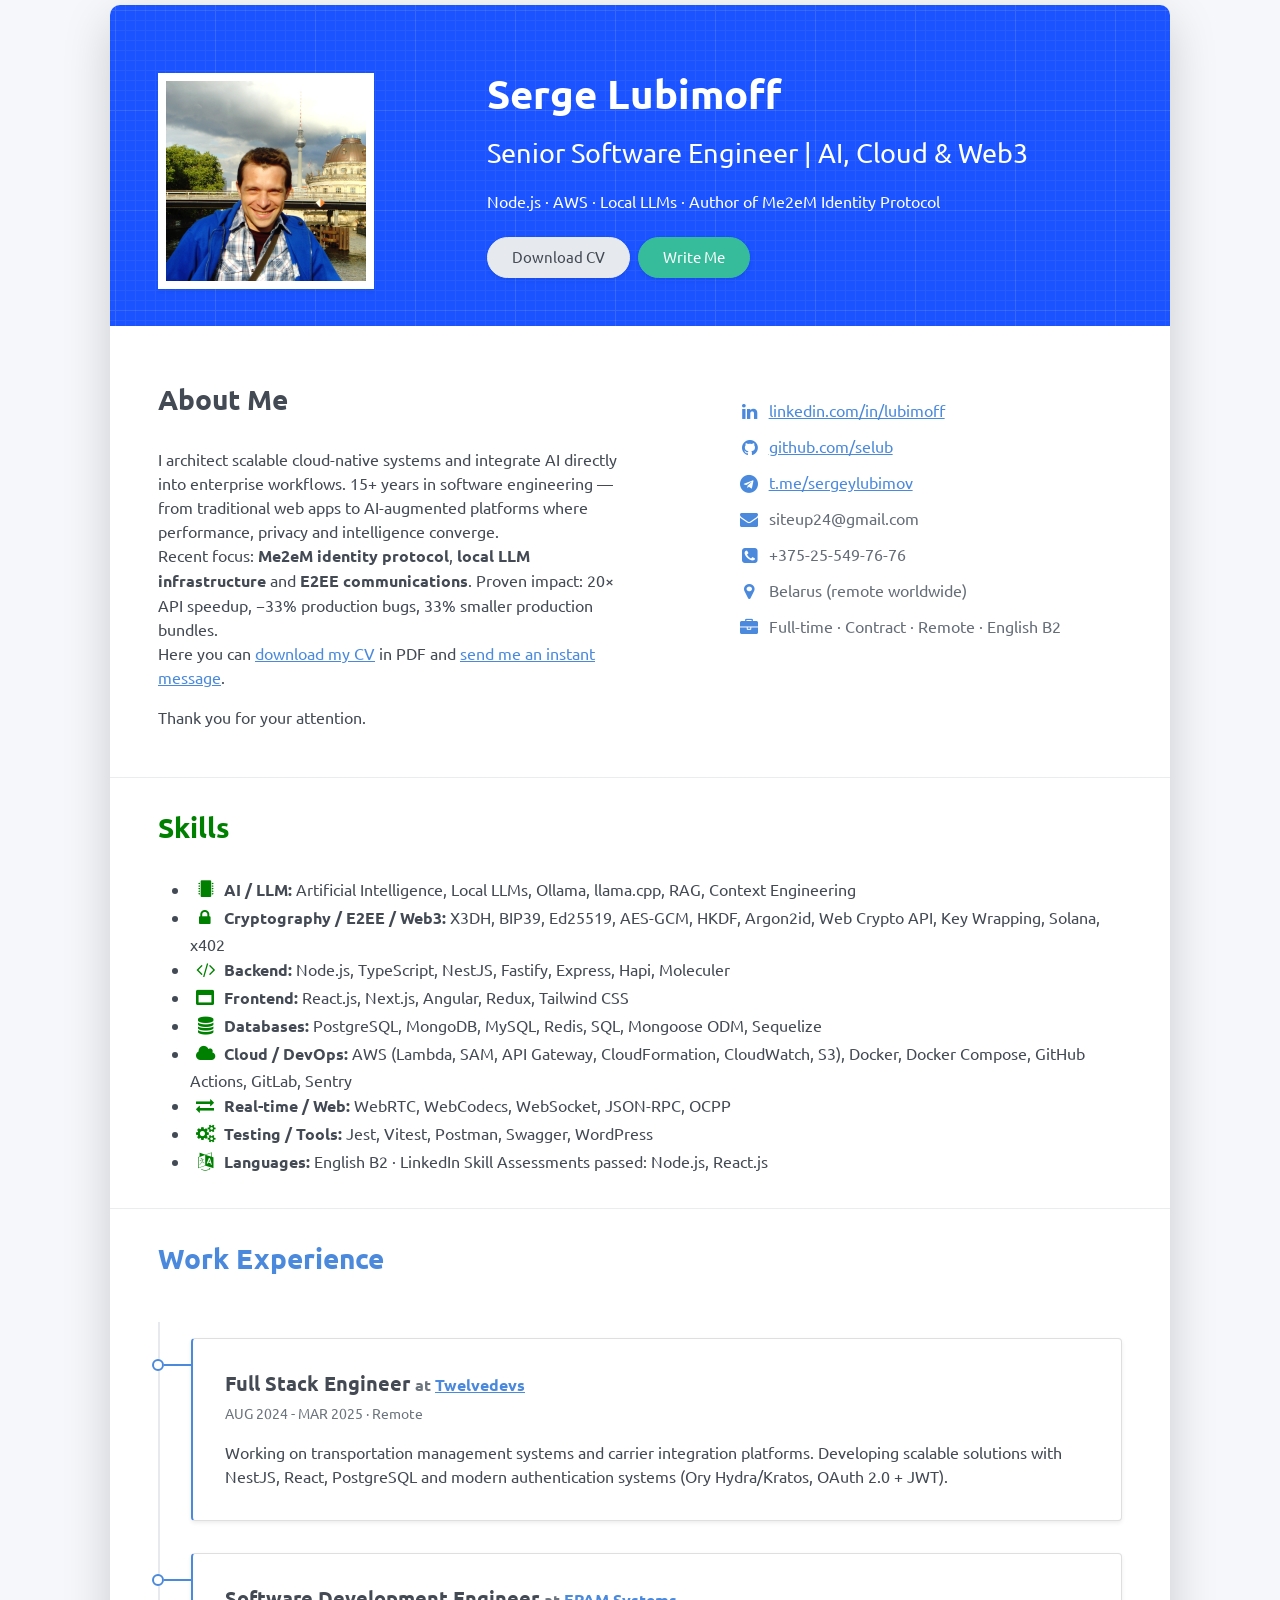
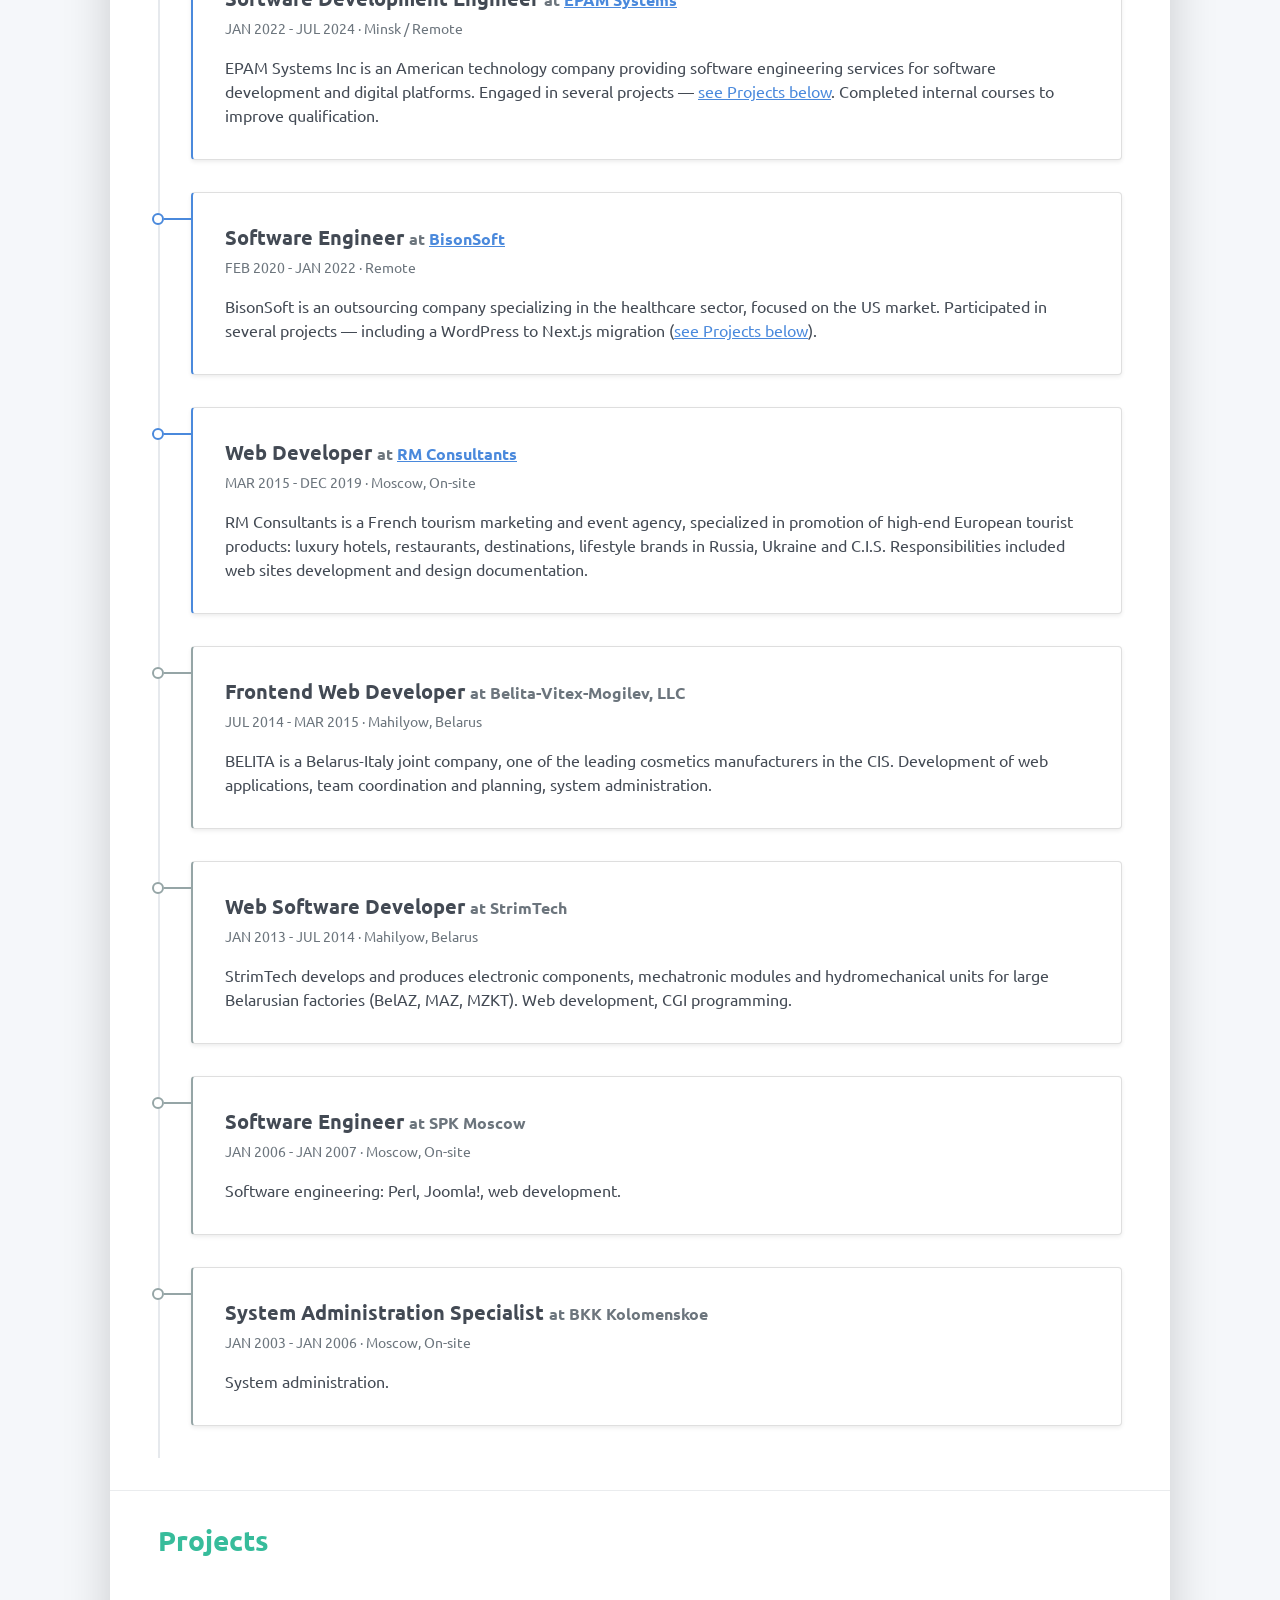
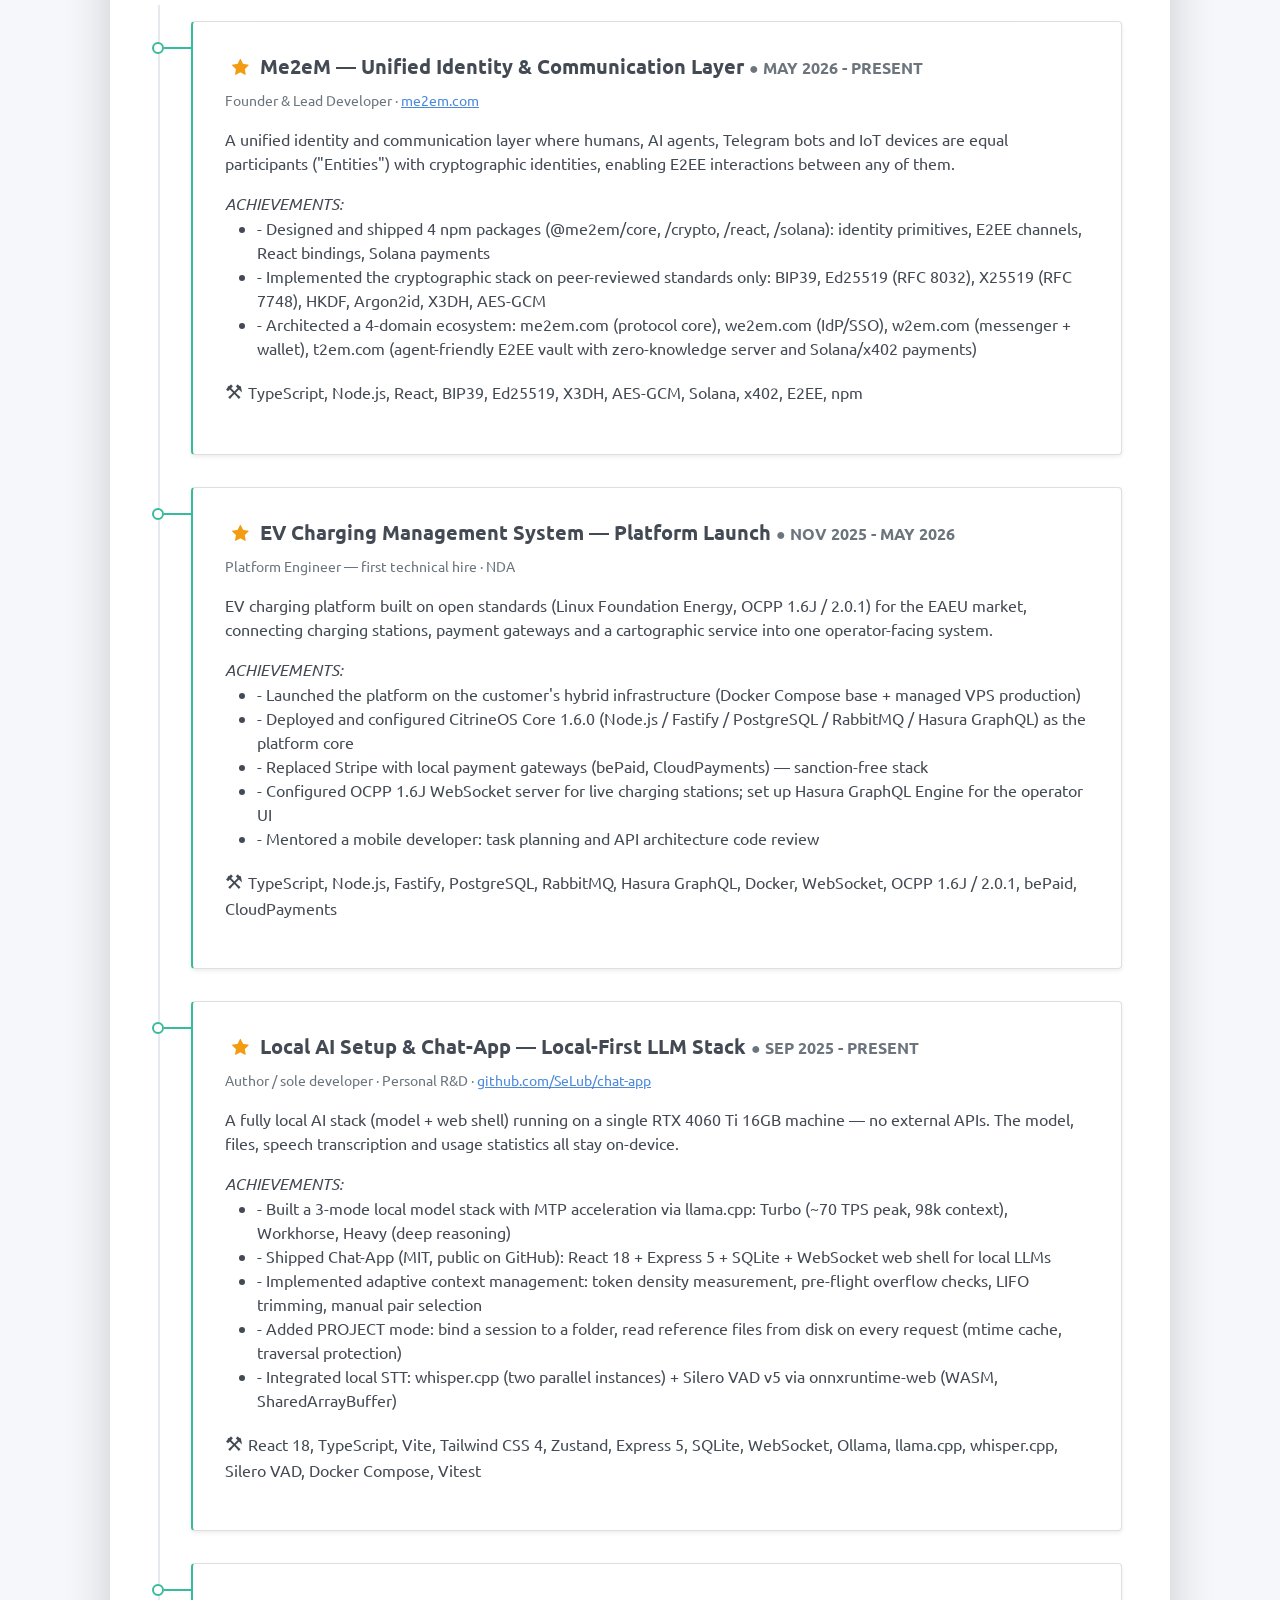
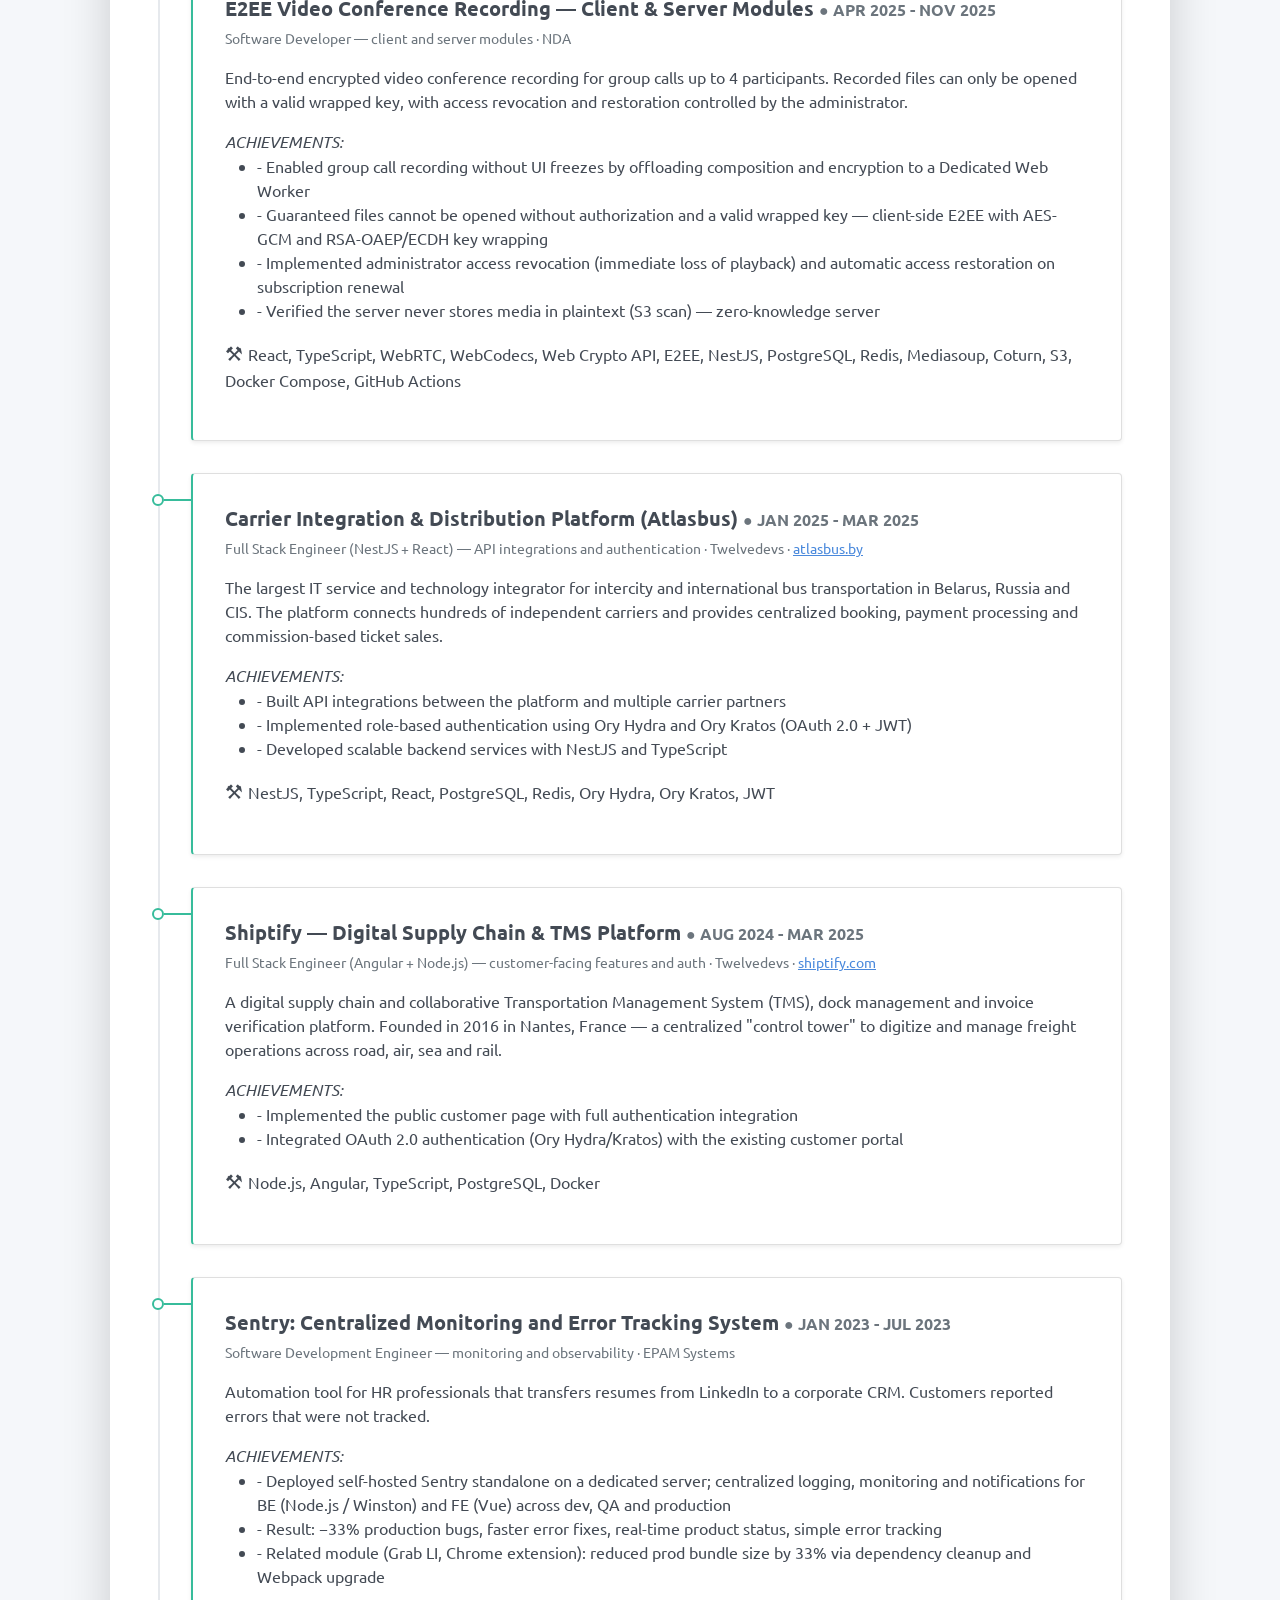
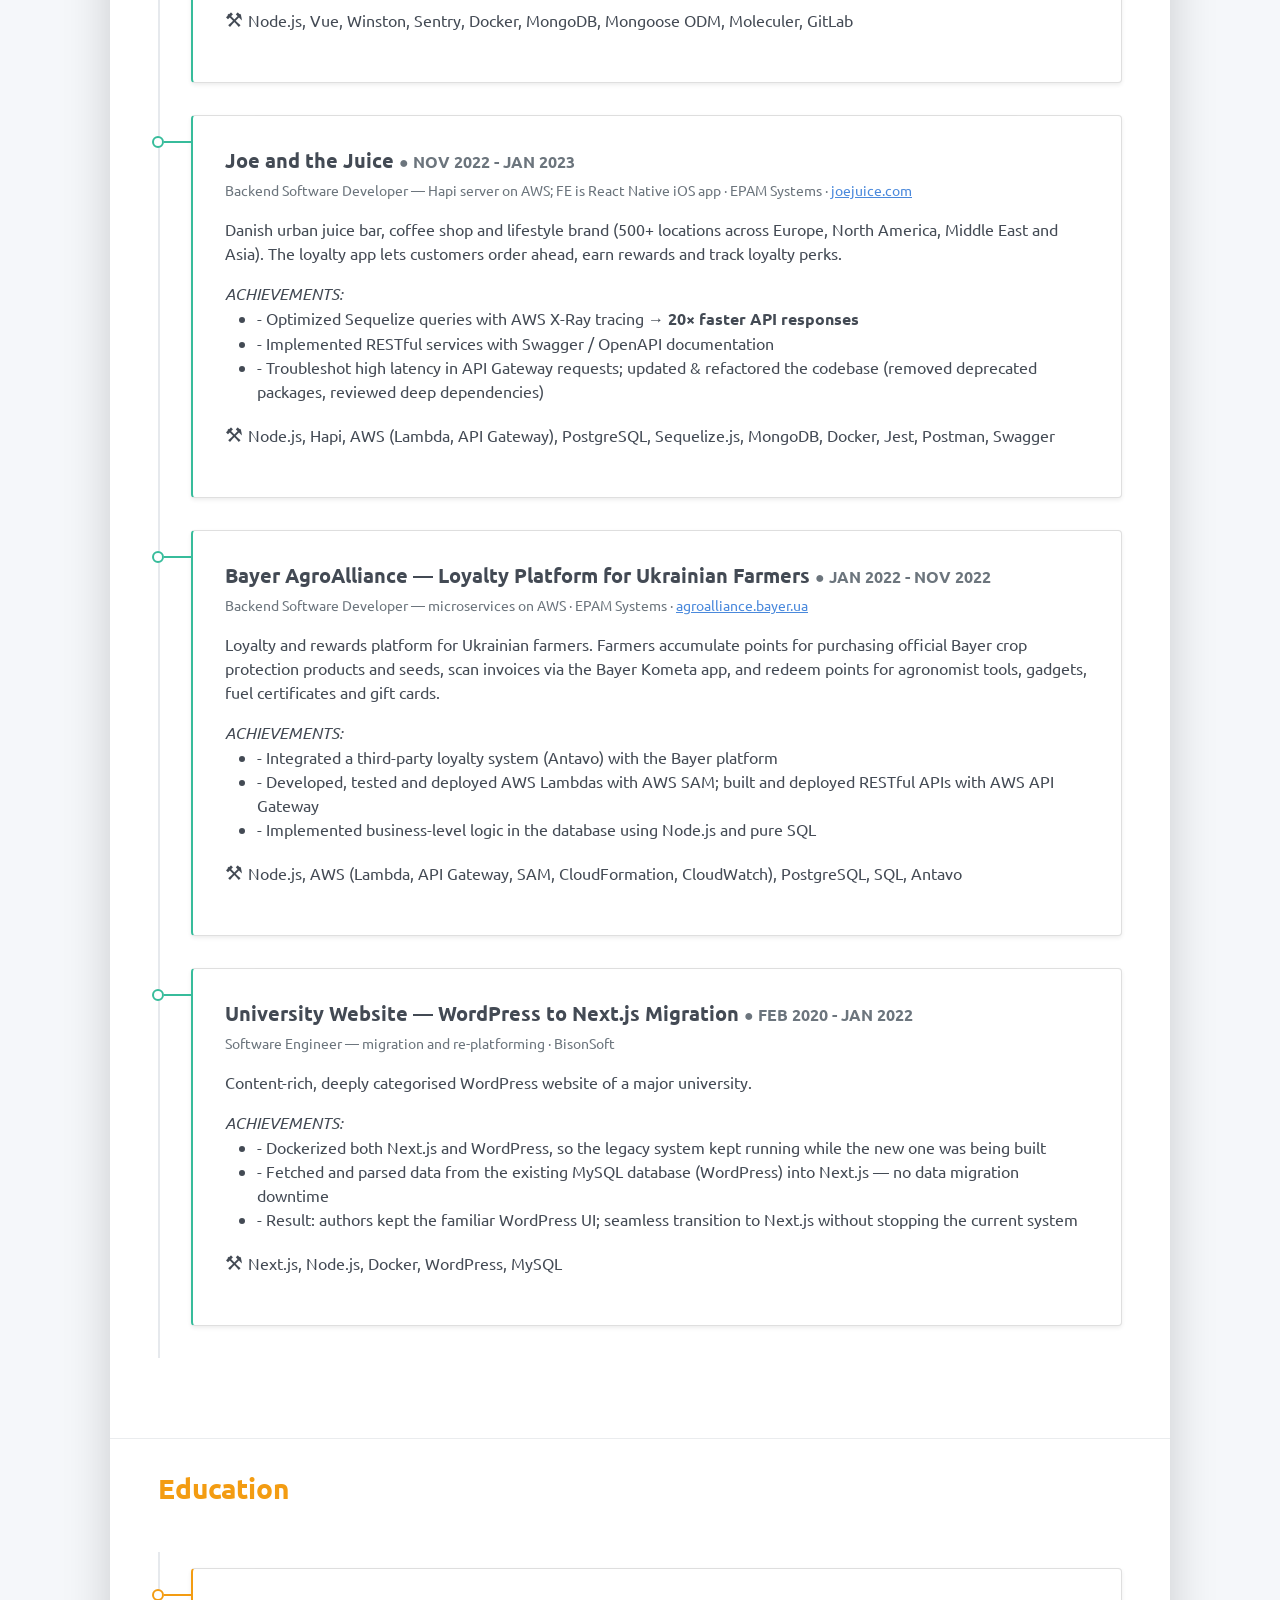
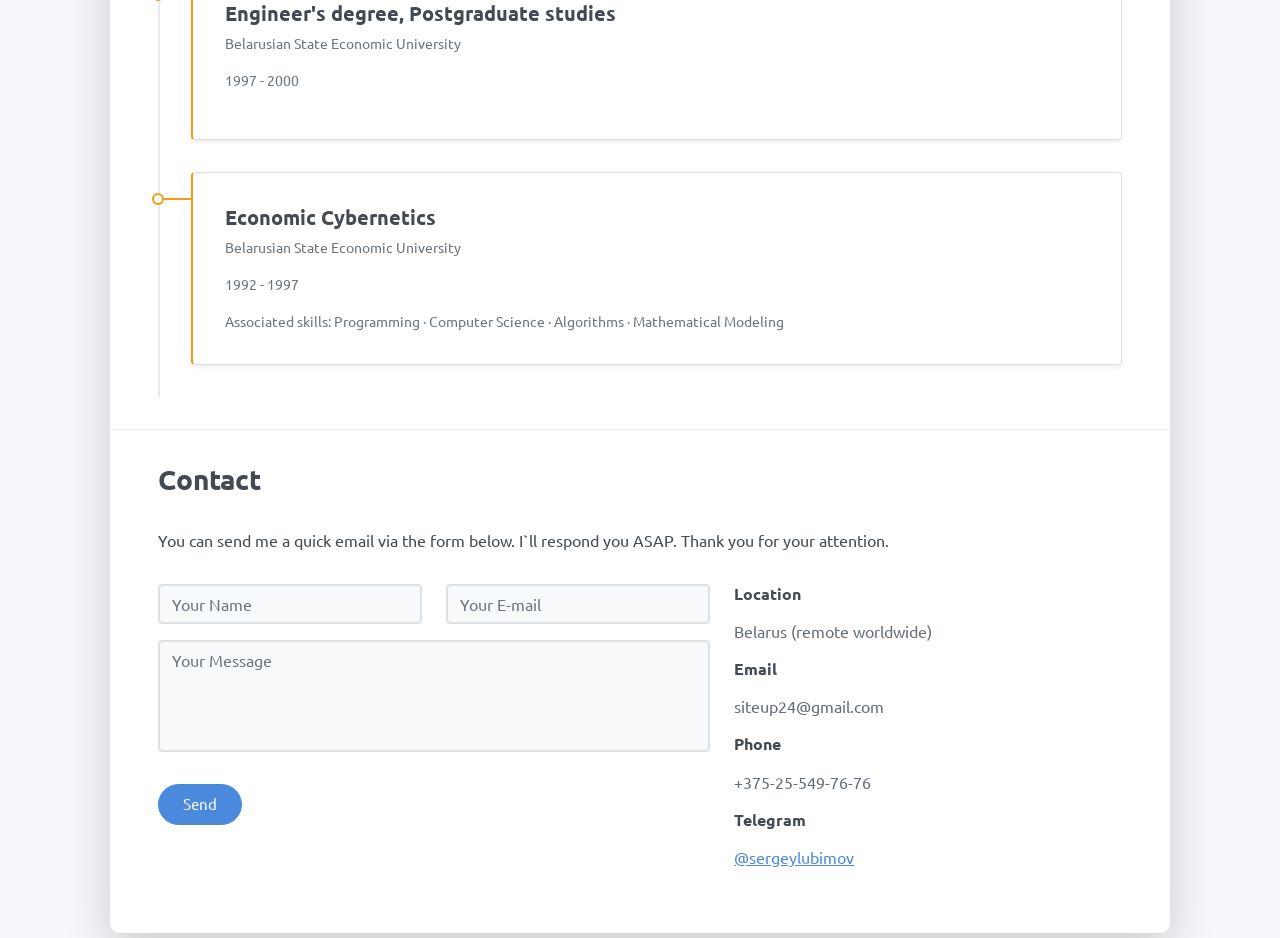
==== commit c045006c: "feat: update CV site per Profile Summary (final rev 2026-11-11) - Rebrand: Sergey Lubimov -> Serge L" ====
--- a/index.html
+++ b/index.html
@@ -4,7 +4,11 @@
     <meta charset="UTF-8">
     <meta http-equiv="X-UA-Compatible" content="IE=edge">
     <meta name="viewport" content="width=device-width, initial-scale=1">
-    <title>Resume Lubimov</title>
+    <title>Serge Lubimoff — Senior Software Engineer | AI, Cloud &amp; Web3</title>
+    <meta name="description" content="Serge Lubimoff — Senior Software Engineer. 15+ years in software engineering: AI & Local LLMs, cloud architecture on AWS, cryptography & E2EE. Author of Me2eM Identity Protocol. Belarus, remote worldwide.">
+    <meta property="og:type" content="profile">
+    <meta property="og:title" content="Serge Lubimoff — Senior Software Engineer | AI, Cloud &amp; Web3">
+    <meta property="og:description" content="AI & Local LLMs · Cloud architecture on AWS · Cryptography & E2EE. Author of Me2eM Identity Protocol. Open to senior roles: full-time, contract, remote.">
     <link rel="preconnect" href="https://fonts.gstatic.com" crossorigin="crossorigin"/>
     <link rel="preload" as="style" href="https://fonts.googleapis.com/css2?family=Ubuntu:wght@300;400;500;700&display=swap"/>
     <link rel="stylesheet" href="https://fonts.googleapis.com/css2?family=Ubuntu:wght@300;400;500;700&display=swap" media="print" onload="this.media='all'"/>
@@ -12,7 +16,6 @@
     <noscript>
       <link rel="stylesheet" href="https://fonts.googleapis.com/css2?family=Ubuntu:wght@300;400;500;700&display=swap"/>
     </noscript>
-    <link rel="stylesheet" href="https://cdnjs.cloudflare.com/ajax/libs/font-awesome/4.7.0/css/font-awesome.min.css">
 
     <link href="css/bootstrap.min.css?ver=1.2.0" rel="stylesheet">
     <link href="css/aos.css?ver=1.2.0" rel="stylesheet">
@@ -35,6 +38,18 @@
       .timeline-card-warning:after {
         background-color: #F39C12;
       }
+      .timeline-card-muted {
+        border-left-color: #95A5A6;
+      }
+      .timeline-card-muted:before {
+        border-color: #95A5A6;
+      }
+      .timeline-card-muted:after {
+        background-color: #95A5A6;
+      }
+      .featured-star {
+        color: #F39C12;
+      }
     </style>
   </head>
   <body id="top">
@@ -47,9 +62,10 @@
         <div class="avatar hover-effect bg-white shadow-sm p-1"><img src="images/avatar.jpg" width="200" height="200"/></div>
       </div>
       <div class="col-lg-8 col-md-7 text-center text-md-start">
-        <h2 class="h1 mt-2" data-aos="fade-left" data-aos-delay="0">Sergey Lubimov</h2>
-        <p data-aos="fade-left" data-aos-delay="100" class="position">Software Engineer | NodeJS & JavaScript | AWS | React</p>
-        <div class="d-print-none" data-aos="fade-left" data-aos-delay="200"><a class="btn btn-light text-dark shadow-sm mt-1 me-1" href="Sergey-Lubimov-Software-Engineer.pdf" target="_blank">Download CV</a><a class="btn btn-success shadow-sm mt-1" href="#contact">Write Me</a></div>
+        <h2 class="h1 mt-2" data-aos="fade-left" data-aos-delay="0">Serge Lubimoff</h2>
+        <p data-aos="fade-left" data-aos-delay="100" class="position">Senior Software Engineer | AI, Cloud &amp; Web3</p>
+        <p data-aos="fade-left" data-aos-delay="150">Node.js · AWS · Local LLMs · Author of Me2eM Identity Protocol</p>
+        <div class="d-print-none" data-aos="fade-left" data-aos-delay="200"><a class="btn btn-light text-dark shadow-sm mt-1 me-1" href="Serge-Lubimoff-CV.pdf" target="_blank">Download CV</a><a class="btn btn-success shadow-sm mt-1" href="#contact">Write Me</a></div>
       </div>
     </div>
   </div>
@@ -57,40 +73,54 @@
     <div class="row">
       <div class="col-md-6">
         <h2 class="h3 mb-3">About Me</h2>
-        <p>I help companies build scalable web solutions and integrate AI systems into enterprise environments. Recently delivered 20x performance improvements and reduced production bugs by 33%.<br /> Here you can <a href="Sergey-Lubimov-Software-Engineer.pdf" target="_blank">download my CV</a> in pdf and <a href="#contact">send me instant message</a>.</p>
+        <p>I architect scalable cloud-native systems and integrate AI directly into enterprise workflows. 15+ years in software engineering — from traditional web apps to AI-augmented platforms where performance, privacy and intelligence converge.<br />
+        Recent focus: <strong>Me2eM identity protocol</strong>, <strong>local LLM infrastructure</strong> and <strong>E2EE communications</strong>. Proven impact: 20&times; API speedup, &minus;33% production bugs, 33% smaller production bundles.<br />
+        Here you can <a href="Serge-Lubimoff-CV.pdf" target="_blank">download my CV</a> in PDF and <a href="#contact">send me an instant message</a>.</p>
         <p>Thank you for your attention.</p>
       </div>
       <div class="col-md-5 offset-md-1">
         <div class="row mt-2">
           <div class="col-sm-1">
-            <div class="pb-1"><a href="https://www.linkedin.com/in/sergey-lubimov/" class="fa fa-linkedin" target="_blank"></a></div>
-          </div>
-          <div class="col-sm-11">
-            <div class="pb-1 text-secondary"><a href="https://www.linkedin.com/in/sergey-lubimov" target="_blank">https://www.linkedin.com/in/sergey-lubimov</a></div>
+            <div class="pb-1"><a href="https://www.linkedin.com/in/lubimoff" class="fa fa-linkedin" target="_blank"></a></div>
+          </div>
+          <div class="col-sm-11">
+            <div class="pb-1 text-secondary"><a href="https://www.linkedin.com/in/lubimoff" target="_blank">linkedin.com/in/lubimoff</a></div>
           </div>
           <div class="col-sm-1">
             <div class="pb-1"><a href="https://github.com/selub" class="fa fa-github" target="_blank"></a></div>
           </div>
           <div class="col-sm-11">
-            <div class="pb-1 text-secondary"><a href="https://github.com/selub" target="_blank">https://github.com/selub</a></div>
-          </div>
-          <div class="col-sm-1">
-            <div class="pb-1"><a href="#" class="fa fa-telegram"></a></div>
-          </div>
-          <div class="col-sm-11">
-            <div class="pb-1 text-secondary"><a href="https://t.me/sergeylubimov" target="_blank">https://t.me/sergeylubimov</a></div>
-          </div>
-          <div class="col-sm-1">
-            <div class="pb-1"><a href="#" class="fa fa-phone-square"></a></div>
+            <div class="pb-1 text-secondary"><a href="https://github.com/selub" target="_blank">github.com/selub</a></div>
+          </div>
+          <div class="col-sm-1">
+            <div class="pb-1"><a href="https://t.me/sergeylubimov" class="fa fa-telegram"></a></div>
+          </div>
+          <div class="col-sm-11">
+            <div class="pb-1 text-secondary"><a href="https://t.me/sergeylubimov" target="_blank">t.me/sergeylubimov</a></div>
+          </div>
+          <div class="col-sm-1">
+            <div class="pb-1"><a href="#" class="fa fa-envelope"></a></div>
+          </div>
+          <div class="col-sm-11">
+            <div class="pb-1 text-secondary">siteup24@gmail.com</div>
+          </div>
+          <div class="col-sm-1">
+            <div class="pb-1"><a href="tel:+375255497676" class="fa fa-phone-square"></a></div>
           </div>
           <div class="col-sm-11">
             <div class="pb-1 text-secondary">+375-25-549-76-76</div>
           </div>
           <div class="col-sm-1">
-            <div class="pb-1"><a href="#" class="fa fa-envelope"></a></div>
-          </div>
-          <div class="col-sm-11">
-            <div class="pb-1 text-secondary">siteup24@gmail.com</div>
+            <div class="pb-1"><a href="#" class="fa fa-map-marker"></a></div>
+          </div>
+          <div class="col-sm-11">
+            <div class="pb-1 text-secondary">Belarus (remote worldwide)</div>
+          </div>
+          <div class="col-sm-1">
+            <div class="pb-1"><a href="#" class="fa fa-briefcase"></a></div>
+          </div>
+          <div class="col-sm-11">
+            <div class="pb-1 text-secondary">Full-time &middot; Contract &middot; Remote &middot; English B2</div>
           </div>
         </div>
       </div>
@@ -101,31 +131,31 @@
     <h2 class="h3 mb-3" style="color: green;">Skills</h2>
       <ul>
             <li>
-              <i class="fa fa-code green" aria-hidden="true"></i> <strong>Languages:</strong> JavaScript, TypeScript, NodeJS, PHP, HTML, CSS
-            </li>
-            <li>
-              <i class="fa fa-server green" aria-hidden="true"></i> <strong>Frameworks:</strong> React, Redux, NextJS, Fastify, Express, Hapi, Moleculer, Angular, NestJS
-            </li>
-            <li>
-              <i class="fa fa-cloud green" aria-hidden="true"></i> <strong>AWS:</strong> Lambda, API Gateway, S3, RDS, DynamoDB, CloudFormation, SAM, CloudWatch
-            </li>
-            <li>
-              <i class="fa fa-database green" aria-hidden="true"></i> <strong>Databases:</strong> PostgreSQL, MySQL, MongoDB, DynamoDB, Redis
-            </li>
-            <li>
-              <i class="fa fa-cogs green" aria-hidden="true"></i> <strong>Tools:</strong> Docker, Git, Webpack, Vite, Sentry, Jest, Mocha, Chai, Supertest, Postman
-            </li>
-            <li>
-              <i class="fa fa-users green" aria-hidden="true"></i> <strong>Methodologies:</strong> Agile, SCRUM, KANBAN, Clean Code
-            </li>
-            <li>
-              <i class="fa fa-android green" aria-hidden="true"></i> <strong>AI Integration:</strong> Local models (Ollama), Amazon Q, Cody, Aider, RAG
-            </li>
-            <li>
-              <i class="fa fa-search green" aria-hidden="true"></i> <strong>SEO:</strong> Google Analytics, PageSpeed Insights, GTMetrix, website optimization
-            </li>
-            <li>
-              <i class="fa fa-language green" aria-hidden="true"></i> <strong>English:</strong> B2 level (writing & reading)
+              <i class="fa fa-microchip green" aria-hidden="true"></i> <strong>AI / LLM:</strong> Artificial Intelligence, Local LLMs, Ollama, llama.cpp, RAG, Context Engineering
+            </li>
+            <li>
+              <i class="fa fa-lock green" aria-hidden="true"></i> <strong>Cryptography / E2EE / Web3:</strong> X3DH, BIP39, Ed25519, AES-GCM, HKDF, Argon2id, Web Crypto API, Key Wrapping, Solana, x402
+            </li>
+            <li>
+              <i class="fa fa-code green" aria-hidden="true"></i> <strong>Backend:</strong> Node.js, TypeScript, NestJS, Fastify, Express, Hapi, Moleculer
+            </li>
+            <li>
+              <i class="fa fa-window-maximize green" aria-hidden="true"></i> <strong>Frontend:</strong> React.js, Next.js, Angular, Redux, Tailwind CSS
+            </li>
+            <li>
+              <i class="fa fa-database green" aria-hidden="true"></i> <strong>Databases:</strong> PostgreSQL, MongoDB, MySQL, Redis, SQL, Mongoose ODM, Sequelize
+            </li>
+            <li>
+              <i class="fa fa-cloud green" aria-hidden="true"></i> <strong>Cloud / DevOps:</strong> AWS (Lambda, SAM, API Gateway, CloudFormation, CloudWatch, S3), Docker, Docker Compose, GitHub Actions, GitLab, Sentry
+            </li>
+            <li>
+              <i class="fa fa-exchange green" aria-hidden="true"></i> <strong>Real-time / Web:</strong> WebRTC, WebCodecs, WebSocket, JSON-RPC, OCPP
+            </li>
+            <li>
+              <i class="fa fa-cogs green" aria-hidden="true"></i> <strong>Testing / Tools:</strong> Jest, Vitest, Postman, Swagger, WordPress
+            </li>
+            <li>
+              <i class="fa fa-language green" aria-hidden="true"></i> <strong>Languages:</strong> English B2 &middot; LinkedIn Skill Assessments passed: Node.js, React.js
             </li>
       </ul>
   </div>
@@ -136,31 +166,57 @@
       <div class="timeline-card timeline-card-primary card shadow-sm">
         <div class="card-body">
           <div class="h5 mb-1">Full Stack Engineer <span class="text-muted h6">at <a href="https://twelvedevs.com/" target="_blank">Twelvedevs</a></span></div>
-          <div class="text-muted text-small mb-2">AUG 2024 - MAR 2025</div>
-          <div class="text-muted text-small mb-2">Full time</div>
-          <div>Working on transportation management systems and carrier integration platforms. Developing scalable solutions with React, PostgreSQL, and modern authentication systems.</div>
+          <div class="text-muted text-small mb-2">AUG 2024 - MAR 2025 · Remote</div>
+          <div>Working on transportation management systems and carrier integration platforms. Developing scalable solutions with NestJS, React, PostgreSQL and modern authentication systems (Ory Hydra/Kratos, OAuth 2.0 + JWT).</div>
         </div>
       </div>
       <div class="timeline-card timeline-card-primary card shadow-sm">
         <div class="card-body">
           <div class="h5 mb-1">Software Development Engineer <span class="text-muted h6">at <a href="https://www.epam.com/" target="_blank">EPAM Systems</a></span></div>
-          <div class="text-muted text-small mb-2">JAN 2022 - JUL 2024</div>
-          <div class="text-muted text-small mb-2">Full time</div>
-          <div>EPAM Systems Inc (EPAM Systems) is an American technology company that provides software engineering services for software development and digital platforms. I was engaged in several projects. <a href="#last_projects">See Last Projects</a>. Also I completed various internal courses to improve my qualification. I received excellent engineering training.</div>
+          <div class="text-muted text-small mb-2">JAN 2022 - JUL 2024 · Minsk / Remote</div>
+          <div>EPAM Systems Inc is an American technology company providing software engineering services for software development and digital platforms. Engaged in several projects — <a href="#last_projects">see Projects below</a>. Completed internal courses to improve qualification.</div>
         </div>
       </div>
       <div class="timeline-card timeline-card-primary card shadow-sm">
         <div class="card-body">
           <div class="h5 mb-1">Software Engineer <span class="text-muted h6">at <a href="https://bison-soft.com/en.html" target="_blank">BisonSoft</a></span></div>
-          <div class="text-muted text-small mb-2">FEB 2020 - JAN 2022</div>
-          <div>BisonSoft is an outsourcing company with a primary focus on healthcare. Oriented for US market. I was engaged in several projects. Responsible for implementing new features, code refactoring and bug fixes.</div>
+          <div class="text-muted text-small mb-2">FEB 2020 - JAN 2022 · Remote</div>
+          <div>BisonSoft is an outsourcing company specializing in the healthcare sector, focused on the US market. Participated in several projects — including a WordPress to Next.js migration (<a href="#last_projects">see Projects below</a>).</div>
         </div>
       </div>
       <div class="timeline-card timeline-card-primary card shadow-sm">
         <div class="card-body">
-          <div class="h5 mb-1">Frontend Web Developer <span class="text-muted h6">at <a href="https://renaissance.events" target="_blank">RM Consultants</a> </span></div>
-          <div class="text-muted text-small mb-2">MAR 2015 - DEC 2019</div>
-          <div>RM Consultants is a French tourism marketing and event agency, specialized in promotion of high-end tourist products: luxury hotels, restaurants, destinations in Russia, Ukraine and C.I.S. I was in web development & web design team.</div>
+          <div class="h5 mb-1">Web Developer <span class="text-muted h6">at <a href="https://renaissance.events" target="_blank">RM Consultants</a> </span></div>
+          <div class="text-muted text-small mb-2">MAR 2015 - DEC 2019 · Moscow, On-site</div>
+          <div>RM Consultants is a French tourism marketing and event agency, specialized in promotion of high-end European tourist products: luxury hotels, restaurants, destinations, lifestyle brands in Russia, Ukraine and C.I.S. Responsibilities included web sites development and design documentation.</div>
+        </div>
+      </div>
+      <div class="timeline-card timeline-card-muted card shadow-sm">
+        <div class="card-body">
+          <div class="h5 mb-1">Frontend Web Developer <span class="text-muted h6">at Belita-Vitex-Mogilev, LLC</span></div>
+          <div class="text-muted text-small mb-2">JUL 2014 - MAR 2015 · Mahilyow, Belarus</div>
+          <div>BELITA is a Belarus-Italy joint company, one of the leading cosmetics manufacturers in the CIS. Development of web applications, team coordination and planning, system administration.</div>
+        </div>
+      </div>
+      <div class="timeline-card timeline-card-muted card shadow-sm">
+        <div class="card-body">
+          <div class="h5 mb-1">Web Software Developer <span class="text-muted h6">at StrimTech</span></div>
+          <div class="text-muted text-small mb-2">JAN 2013 - JUL 2014 · Mahilyow, Belarus</div>
+          <div>StrimTech develops and produces electronic components, mechatronic modules and hydromechanical units for large Belarusian factories (BelAZ, MAZ, MZKT). Web development, CGI programming.</div>
+        </div>
+      </div>
+      <div class="timeline-card timeline-card-muted card shadow-sm">
+        <div class="card-body">
+          <div class="h5 mb-1">Software Engineer <span class="text-muted h6">at SPK Moscow</span></div>
+          <div class="text-muted text-small mb-2">JAN 2006 - JAN 2007 · Moscow, On-site</div>
+          <div>Software engineering: Perl, Joomla!, web development.</div>
+        </div>
+      </div>
+      <div class="timeline-card timeline-card-muted card shadow-sm">
+        <div class="card-body">
+          <div class="h5 mb-1">System Administration Specialist <span class="text-muted h6">at BKK Kolomenskoe</span></div>
+          <div class="text-muted text-small mb-2">JAN 2003 - JAN 2006 · Moscow, On-site</div>
+          <div>System administration.</div>
         </div>
       </div>
     </div>
@@ -168,129 +224,151 @@
   <hr class="d-print-none"/>
   <div class="page-break"></div>
   <div class="education-section px-3 px-lg-4 pb-4" id="last_projects">
-    <h2 class="h3 mb-4" style="color: #37BC9B">Last Projects</h2>
+    <h2 class="h3 mb-4" style="color: #37BC9B">Projects</h2>
     <div class="timeline">
       <div class="timeline-card timeline-card-success card shadow-sm">
         <div class="card-body">
-          <div class="h5 mb-1">Carrier Integration & Distribution Platform <span class="text-muted h6">&#9679; JAN 2025 - MAR 2025</span></div>
-          <div class="text-muted text-small mb-2">System that connects transportation providers and facilitates ticket sales with commission-based pricing</div>
-          <div class="mb-2"><span style='font-size:20px;'>&#9874; </span>React, PostgreSQL, Redis, Ory Hydra, Ory Kratos</div>
-          <div><i>DESCRIPTION: </i><br />A system that connects transportation providers and facilitates ticket sales with commission-based pricing. It enables ticket sales across various carriers with centralized booking and payment processing.<br />
-            <i>ACHIEVEMENTS: </i>
-          <ul>
-            <li>- Built API integrations and implemented a role-based authentication system using Ory Hydra and Ory Kratos</li>
-          </ul>
-        </div>
-        </div>
-      </div>
-      <div class="timeline-card timeline-card-success card shadow-sm">
-        <div class="card-body">
-          <div class="h5 mb-1">French TMS System <span class="text-muted h6">&#9679; AUG 2022 - JAN 2025</span></div>
-          <div class="text-muted text-small mb-2">Transportation management system - one of the leaders in the European market</div>
-          <div class="mb-2"><span style='font-size:20px;'>&#9874; </span>Angular, PostgreSQL, Docker, NodeJs</div>
-          <div><i>DESCRIPTION: </i><br />A transportation management system (TMS) is a logistics platform that uses technology to help businesses plan, execute, and optimize the physical movement of goods, both incoming and outgoing, and making sure the shipment is compliant, proper documentation is available.<br />
-            <i>TASK: </i><br />Implement public customer page with auth system integration<br />
-            <i>ACHIEVEMENTS: </i>
-          <ul>
-            <li>- Successfully integrated auth system</li>
-          </ul>
-        </div>
+          <div class="h5 mb-1"><i class="fa fa-star featured-star" aria-hidden="true"></i> Me2eM — Unified Identity &amp; Communication Layer <span class="text-muted h6">&#9679; MAY 2026 - PRESENT</span></div>
+          <div class="text-muted text-small mb-2">Founder &amp; Lead Developer · <a href="https://me2em.com" target="_blank">me2em.com</a></div>
+          <div class="mb-2">A unified identity and communication layer where humans, AI agents, Telegram bots and IoT devices are equal participants (&quot;Entities&quot;) with cryptographic identities, enabling E2EE interactions between any of them.</div>
+          <div><i>ACHIEVEMENTS: </i>
+          <ul>
+            <li>- Designed and shipped 4 npm packages (@me2em/core, /crypto, /react, /solana): identity primitives, E2EE channels, React bindings, Solana payments</li>
+            <li>- Implemented the cryptographic stack on peer-reviewed standards only: BIP39, Ed25519 (RFC 8032), X25519 (RFC 7748), HKDF, Argon2id, X3DH, AES-GCM</li>
+            <li>- Architected a 4-domain ecosystem: me2em.com (protocol core), we2em.com (IdP/SSO), w2em.com (messenger + wallet), t2em.com (agent-friendly E2EE vault with zero-knowledge server and Solana/x402 payments)</li>
+          </ul></div>
+          <div class="mb-2"><span style='font-size:20px;'>&#9874; </span>TypeScript, Node.js, React, BIP39, Ed25519, X3DH, AES-GCM, Solana, x402, E2EE, npm</div>
+        </div>
+      </div>
+      <div class="timeline-card timeline-card-success card shadow-sm">
+        <div class="card-body">
+          <div class="h5 mb-1"><i class="fa fa-star featured-star" aria-hidden="true"></i> EV Charging Management System — Platform Launch <span class="text-muted h6">&#9679; NOV 2025 - MAY 2026</span></div>
+          <div class="text-muted text-small mb-2">Platform Engineer — first technical hire · NDA</div>
+          <div class="mb-2">EV charging platform built on open standards (Linux Foundation Energy, OCPP 1.6J / 2.0.1) for the EAEU market, connecting charging stations, payment gateways and a cartographic service into one operator-facing system.</div>
+          <div><i>ACHIEVEMENTS: </i>
+          <ul>
+            <li>- Launched the platform on the customer's hybrid infrastructure (Docker Compose base + managed VPS production)</li>
+            <li>- Deployed and configured CitrineOS Core 1.6.0 (Node.js / Fastify / PostgreSQL / RabbitMQ / Hasura GraphQL) as the platform core</li>
+            <li>- Replaced Stripe with local payment gateways (bePaid, CloudPayments) — sanction-free stack</li>
+            <li>- Configured OCPP 1.6J WebSocket server for live charging stations; set up Hasura GraphQL Engine for the operator UI</li>
+            <li>- Mentored a mobile developer: task planning and API architecture code review</li>
+          </ul></div>
+          <div class="mb-2"><span style='font-size:20px;'>&#9874; </span>TypeScript, Node.js, Fastify, PostgreSQL, RabbitMQ, Hasura GraphQL, Docker, WebSocket, OCPP 1.6J / 2.0.1, bePaid, CloudPayments</div>
+        </div>
+      </div>
+      <div class="timeline-card timeline-card-success card shadow-sm">
+        <div class="card-body">
+          <div class="h5 mb-1"><i class="fa fa-star featured-star" aria-hidden="true"></i> Local AI Setup &amp; Chat-App — Local-First LLM Stack <span class="text-muted h6">&#9679; SEP 2025 - PRESENT</span></div>
+          <div class="text-muted text-small mb-2">Author / sole developer · Personal R&amp;D · <a href="https://github.com/SeLub/chat-app" target="_blank">github.com/SeLub/chat-app</a></div>
+          <div class="mb-2">A fully local AI stack (model + web shell) running on a single RTX 4060 Ti 16GB machine — no external APIs. The model, files, speech transcription and usage statistics all stay on-device.</div>
+          <div><i>ACHIEVEMENTS: </i>
+          <ul>
+            <li>- Built a 3-mode local model stack with MTP acceleration via llama.cpp: Turbo (~70 TPS peak, 98k context), Workhorse, Heavy (deep reasoning)</li>
+            <li>- Shipped Chat-App (MIT, public on GitHub): React 18 + Express 5 + SQLite + WebSocket web shell for local LLMs</li>
+            <li>- Implemented adaptive context management: token density measurement, pre-flight overflow checks, LIFO trimming, manual pair selection</li>
+            <li>- Added PROJECT mode: bind a session to a folder, read reference files from disk on every request (mtime cache, traversal protection)</li>
+            <li>- Integrated local STT: whisper.cpp (two parallel instances) + Silero VAD v5 via onnxruntime-web (WASM, SharedArrayBuffer)</li>
+          </ul></div>
+          <div class="mb-2"><span style='font-size:20px;'>&#9874; </span>React 18, TypeScript, Vite, Tailwind CSS 4, Zustand, Express 5, SQLite, WebSocket, Ollama, llama.cpp, whisper.cpp, Silero VAD, Docker Compose, Vitest</div>
+        </div>
+      </div>
+      <div class="timeline-card timeline-card-success card shadow-sm">
+        <div class="card-body">
+          <div class="h5 mb-1">E2EE Video Conference Recording — Client &amp; Server Modules <span class="text-muted h6">&#9679; APR 2025 - NOV 2025</span></div>
+          <div class="text-muted text-small mb-2">Software Developer — client and server modules · NDA</div>
+          <div class="mb-2">End-to-end encrypted video conference recording for group calls up to 4 participants. Recorded files can only be opened with a valid wrapped key, with access revocation and restoration controlled by the administrator.</div>
+          <div><i>ACHIEVEMENTS: </i>
+          <ul>
+            <li>- Enabled group call recording without UI freezes by offloading composition and encryption to a Dedicated Web Worker</li>
+            <li>- Guaranteed files cannot be opened without authorization and a valid wrapped key — client-side E2EE with AES-GCM and RSA-OAEP/ECDH key wrapping</li>
+            <li>- Implemented administrator access revocation (immediate loss of playback) and automatic access restoration on subscription renewal</li>
+            <li>- Verified the server never stores media in plaintext (S3 scan) — zero-knowledge server</li>
+          </ul></div>
+          <div class="mb-2"><span style='font-size:20px;'>&#9874; </span>React, TypeScript, WebRTC, WebCodecs, Web Crypto API, E2EE, NestJS, PostgreSQL, Redis, Mediasoup, Coturn, S3, Docker Compose, GitHub Actions</div>
+        </div>
+      </div>
+      <div class="timeline-card timeline-card-success card shadow-sm">
+        <div class="card-body">
+          <div class="h5 mb-1">Carrier Integration &amp; Distribution Platform (Atlasbus) <span class="text-muted h6">&#9679; JAN 2025 - MAR 2025</span></div>
+          <div class="text-muted text-small mb-2">Full Stack Engineer (NestJS + React) — API integrations and authentication · Twelvedevs · <a href="https://atlasbus.by/" target="_blank">atlasbus.by</a></div>
+          <div class="mb-2">The largest IT service and technology integrator for intercity and international bus transportation in Belarus, Russia and CIS. The platform connects hundreds of independent carriers and provides centralized booking, payment processing and commission-based ticket sales.</div>
+          <div><i>ACHIEVEMENTS: </i>
+          <ul>
+            <li>- Built API integrations between the platform and multiple carrier partners</li>
+            <li>- Implemented role-based authentication using Ory Hydra and Ory Kratos (OAuth 2.0 + JWT)</li>
+            <li>- Developed scalable backend services with NestJS and TypeScript</li>
+          </ul></div>
+          <div class="mb-2"><span style='font-size:20px;'>&#9874; </span>NestJS, TypeScript, React, PostgreSQL, Redis, Ory Hydra, Ory Kratos, JWT</div>
+        </div>
+      </div>
+      <div class="timeline-card timeline-card-success card shadow-sm">
+        <div class="card-body">
+          <div class="h5 mb-1">Shiptify — Digital Supply Chain &amp; TMS Platform <span class="text-muted h6">&#9679; AUG 2024 - MAR 2025</span></div>
+          <div class="text-muted text-small mb-2">Full Stack Engineer (Angular + Node.js) — customer-facing features and auth · Twelvedevs · <a href="https://www.shiptify.com/en/" target="_blank">shiptify.com</a></div>
+          <div class="mb-2">A digital supply chain and collaborative Transportation Management System (TMS), dock management and invoice verification platform. Founded in 2016 in Nantes, France — a centralized &quot;control tower&quot; to digitize and manage freight operations across road, air, sea and rail.</div>
+          <div><i>ACHIEVEMENTS: </i>
+          <ul>
+            <li>- Implemented the public customer page with full authentication integration</li>
+            <li>- Integrated OAuth 2.0 authentication (Ory Hydra/Kratos) with the existing customer portal</li>
+          </ul></div>
+          <div class="mb-2"><span style='font-size:20px;'>&#9874; </span>Node.js, Angular, TypeScript, PostgreSQL, Docker</div>
         </div>
       </div>
       <div class="timeline-card timeline-card-success card shadow-sm">
         <div class="card-body">
           <div class="h5 mb-1">Sentry: Centralized Monitoring and Error Tracking System <span class="text-muted h6">&#9679; JAN 2023 - JUL 2023</span></div>
-          <div class="text-muted text-small mb-2">Automation tool for HR professionals that allows you to transfer resumes from Linkedin to a corporate CRM</div>
-          <div class="mb-2"><span style='font-size:20px;'>&#9874; </span>NodeJs, Docker, Kanban, Jira, Clean Code, GitLab, MongoDB, Sentry, Moleculer, Google Chrome Extension, Mongoose ODM</div>
-          <div><i>DESCRIPTION: </i><br />Product: an automation tool for HR professionals that allows you to transfer resumes from Linkedin to a corporate CRM.<br />
-            <i>SITUATION: </i>Customers reported errors that were not tracked.<br />
-            <i>TASK: </i>Implement a centralized system for logging, monitoring and tracking errors.<br />
-            <i>ACTION: </i>Dedicated server for self-hosted Sentry standalone system; Logging, monitoring and notifications for back-end (BE) and front-end (FE) for all environments: development, QA, production; Update Winston logger (BE) & Vue App (FE) to send logs to Sentry.<br />
-            <i>RESULT: </i>
-          <ul>
-            <li>- Increased customer satisfaction by quickly fixing errors</li>
-            <li>- Real-time product status statistics</li>
-            <li>- Simple error tracking</li>
-          </ul>
-        </div>
-        </div>
-      </div>
-      <div class="timeline-card timeline-card-success card shadow-sm">
-        <div class="card-body">
-          <div class="h5 mb-1">Grab LI <span class="text-muted h6">&#9679; JAN 2023 - JUL 2023</span></div>
-          <div class="text-muted text-small mb-2">Automation tool for HRs to import CVs from Linkedin to corporate CRM</div>
-          <div class="mb-2"><span style='font-size:20px;'>&#9874; </span>NodeJs, <a href="https://moleculer.services/index.html" target="_blank">Moleculer</a>, MongoDB, Mangoose, Vue, Google Chrome Extensions, Sentry, Docker, GitLab, Jira, Kanban</div>
-          <div><i>DESCRIPTION: </i><br />Key Developer on the project responsible for FE & BE parts. FE is Vue app deployed in <a href="https://chrome.google.com/webstore/category/extensions" target="_blank">Chrome Web Store</a>. BE has a powerful microservices framework <a href="https://moleculer.services/index.html" target="_blank">Moleculer</a> as basis.<br />
-            <i>TASKS: </i>
-          <ul>
-            <ol>
-              - development of new functionality
-            </ol>
-            <ol>
-              - bugfixing and updating (Webpack 3 to Webpack 5), refactoring (update npm packages and remove deprecated & legacy code; clean code)
-            </ol>
-            <ol>
-              - user support
-            </ol>
-          </ul>
-          <i>ATCHIVEMENTS: </i> 
-          <ul>
-            <ol>
-              - Implemented error monitoring system based on <a href="https://develop.sentry.dev/self-hosted/" target="_blank">self-hosted Sentry</a>.
-            </ol>
-            <ol>
-              - Reduce code base in prod bundle up to 33%.
-            </ol>
-            <ol>
-              - Reduce quantity of bugs
-            </ol>
-            <ol>
-              - Up to 10% speed up reqests-responses
-            </ol>
-          </ul>
-        </div>
+          <div class="text-muted text-small mb-2">Software Development Engineer — monitoring and observability · EPAM Systems</div>
+          <div class="mb-2">Automation tool for HR professionals that transfers resumes from LinkedIn to a corporate CRM. Customers reported errors that were not tracked.</div>
+          <div><i>ACHIEVEMENTS: </i>
+          <ul>
+            <li>- Deployed self-hosted Sentry standalone on a dedicated server; centralized logging, monitoring and notifications for BE (Node.js / Winston) and FE (Vue) across dev, QA and production</li>
+            <li>- Result: &minus;33% production bugs, faster error fixes, real-time product status, simple error tracking</li>
+            <li>- Related module (Grab LI, Chrome extension): reduced prod bundle size by 33% via dependency cleanup and Webpack upgrade</li>
+          </ul></div>
+          <div class="mb-2"><span style='font-size:20px;'>&#9874; </span>Node.js, Vue, Winston, Sentry, Docker, MongoDB, Mongoose ODM, Moleculer, GitLab</div>
         </div>
       </div>
       <div class="timeline-card timeline-card-success card shadow-sm">
         <div class="card-body">
           <div class="h5 mb-1">Joe and the Juice <span class="text-muted h6">&#9679; NOV 2022 - JAN 2023</span></div>
-          <div class="mb-2">App for international network of urban juice bars and coffees with loyalty and payment systems</div>
-          <div class="mb-2"><span class='fa fa-external-link'></span><a href="https://www.joejuice.com/app" target="_blank">https://www.joejuice.com/app</a></div>
-          <div class="mb-2"><span style='font-size:20px;'>&#9874; </span>NodeJs, MongoDB, Sequelize, React Native, AWS, Docker, Jest, GitHub, Jira, Scrum</div>
-          <i>DESCRIPTION: </i><br />Worked as Backend Software Developer. FE is iOS app realised with React Native. Backend - Hapi server deployed in AWS.</br>
-            <i>TASKS: </i><br />
-            <ul><ol>- development of new functionality</ol><ol>- product support</ol></ul>
-            <i>ATCHIVEMENTS: </i>     
-            <ul>
-              <ol>- Implement RESTful services with Swagger / Open API documentation</ol>
-              <ol>- Investigation and fix Sequelise low performance cases</ol>
-              <ol>- Troubleshoot high latency in API Gateway requests</ol>
-              <ol>- Update & refactor (remove & replace deprecated packages, review deep dependancies )</ol>
-              <ol>- Improve product documentation</ol>
-            </ul>       
-
-        </div>
-      </div>
-      <div class="timeline-card timeline-card-success card shadow-sm">
-        <div class="card-body">
-          <div class="h5 mb-1">Bayer Corporation<span class="text-muted h6"> &#9679; JAN 2022 - NOV 2022</span></div>
-          <div class="mb-2"> Sales promotion loyalty App for Ukrainian farmers</div>
-          <div class="mb-2"><span style='font-size:20px;'>&#9874; </span>AWS, NodeJs, SQL, PostgreSQL, GitHub, Jira, Scrum</div>
-          <div class="mb-2">Worked as Backend Software Developer. Backend - microservices in AWS. <br />
-            <i>TASKS: </i>
-            <ul>
-              <ol>- development of new functionality</ol>
-              <ol>- support frontend team</ol>
-            </ul>
-            <i>ATCHIVEMENTS:</i>
-            <ul>
-              <ol>- Implement integration with 3d party loyalty system (<a href="https://antavo.com/" target="_blank">Antavo loyalty sysytem</a>)</ol>
-              <ol>- Develop, test & deploy <a href="https://aws.amazon.com/ru/lambda/" target="_blank">AWS Lambdas </a> with <a href="https://aws.amazon.com/ru/serverless/sam/" target="_blank" >AWS SAM</a></ol>
-              <ol>- Develop, test & deploy RESTful with AWS API Gateway</ol>
-              <ol>- Implement business level logic in database using NodeJs and pure SQL</ol>
-            </ul>
-          </div>
-          </div>
+          <div class="text-muted text-small mb-2">Backend Software Developer — Hapi server on AWS; FE is React Native iOS app · EPAM Systems · <a href="https://www.joejuice.com" target="_blank">joejuice.com</a></div>
+          <div class="mb-2">Danish urban juice bar, coffee shop and lifestyle brand (500+ locations across Europe, North America, Middle East and Asia). The loyalty app lets customers order ahead, earn rewards and track loyalty perks.</div>
+          <div><i>ACHIEVEMENTS: </i>
+          <ul>
+            <li>- Optimized Sequelize queries with AWS X-Ray tracing &rarr; <strong>20&times; faster API responses</strong></li>
+            <li>- Implemented RESTful services with Swagger / OpenAPI documentation</li>
+            <li>- Troubleshot high latency in API Gateway requests; updated &amp; refactored the codebase (removed deprecated packages, reviewed deep dependencies)</li>
+          </ul></div>
+          <div class="mb-2"><span style='font-size:20px;'>&#9874; </span>Node.js, Hapi, AWS (Lambda, API Gateway), PostgreSQL, Sequelize.js, MongoDB, Docker, Jest, Postman, Swagger</div>
+        </div>
+      </div>
+      <div class="timeline-card timeline-card-success card shadow-sm">
+        <div class="card-body">
+          <div class="h5 mb-1">Bayer AgroAlliance — Loyalty Platform for Ukrainian Farmers <span class="text-muted h6">&#9679; JAN 2022 - NOV 2022</span></div>
+          <div class="text-muted text-small mb-2">Backend Software Developer — microservices on AWS · EPAM Systems · <a href="https://agroalliance.bayer.ua/" target="_blank">agroalliance.bayer.ua</a></div>
+          <div class="mb-2">Loyalty and rewards platform for Ukrainian farmers. Farmers accumulate points for purchasing official Bayer crop protection products and seeds, scan invoices via the Bayer Kometa app, and redeem points for agronomist tools, gadgets, fuel certificates and gift cards.</div>
+          <div><i>ACHIEVEMENTS: </i>
+          <ul>
+            <li>- Integrated a third-party loyalty system (Antavo) with the Bayer platform</li>
+            <li>- Developed, tested and deployed AWS Lambdas with AWS SAM; built and deployed RESTful APIs with AWS API Gateway</li>
+            <li>- Implemented business-level logic in the database using Node.js and pure SQL</li>
+          </ul></div>
+          <div class="mb-2"><span style='font-size:20px;'>&#9874; </span>Node.js, AWS (Lambda, API Gateway, SAM, CloudFormation, CloudWatch), PostgreSQL, SQL, Antavo</div>
+        </div>
+      </div>
+      <div class="timeline-card timeline-card-success card shadow-sm">
+        <div class="card-body">
+          <div class="h5 mb-1">University Website — WordPress to Next.js Migration <span class="text-muted h6">&#9679; FEB 2020 - JAN 2022</span></div>
+          <div class="text-muted text-small mb-2">Software Engineer — migration and re-platforming · BisonSoft</div>
+          <div class="mb-2">Content-rich, deeply categorised WordPress website of a major university.</div>
+          <div><i>ACHIEVEMENTS: </i>
+          <ul>
+            <li>- Dockerized both Next.js and WordPress, so the legacy system kept running while the new one was being built</li>
+            <li>- Fetched and parsed data from the existing MySQL database (WordPress) into Next.js — no data migration downtime</li>
+            <li>- Result: authors kept the familiar WordPress UI; seamless transition to Next.js without stopping the current system</li>
+          </ul></div>
+          <div class="mb-2"><span style='font-size:20px;'>&#9874; </span>Next.js, Node.js, Docker, WordPress, MySQL</div>
+        </div>
       </div>
     </div>
   </div>
@@ -301,15 +379,16 @@
       <div class="timeline-card timeline-card-warning card shadow-sm">
         <div class="card-body">
           <div class="h5 mb-1">Engineer's degree, Postgraduate studies</div>
-          <div class="text-muted text-small mb-2">Belorussian State Economic University</div>
+          <div class="text-muted text-small mb-2">Belarusian State Economic University</div>
           <div class="text-muted text-small mb-2">1997 - 2000</div>
         </div>
       </div>
       <div class="timeline-card timeline-card-warning card shadow-sm">
         <div class="card-body">
           <div class="h5 mb-1">Economic Cybernetics</div>
-          <div class="text-muted text-small mb-2">Belorussian State Economic University</div>
+          <div class="text-muted text-small mb-2">Belarusian State Economic University</div>
           <div class="text-muted text-small mb-2">1992 - 1997</div>
+          <div class="text-muted text-small">Associated skills: Programming · Computer Science · Algorithms · Mathematical Modeling</div>
         </div>
       </div>
     </div>
@@ -317,7 +396,7 @@
   <hr class="d-print-none"/>
   <div class="contant-section px-3 px-lg-4 pb-4" id="contact">
     <h2 class="h3 text mb-3">Contact</h2>
-    <p>You can send me quick email via next form. I`ll respond you ASAP. Thank you for your attantion.</p>
+    <p>You can send me a quick email via the form below. I`ll respond you ASAP. Thank you for your attention.</p>
     <div class="row">
       <div class="col-md-7 d-print-none">
         <div class="my-2"><form action="https://formspree.io/f/xgejqljy"
@@ -337,6 +416,18 @@
 </form>
         </div>
       </div>
+      <div class="col">
+        <div class="mt-2">
+          <h3 class="h6">Location</h3>
+          <div class="pb-2 text-secondary">Belarus (remote worldwide)</div>
+          <h3 class="h6">Email</h3>
+          <div class="pb-2 text-secondary">siteup24@gmail.com</div>
+          <h3 class="h6">Phone</h3>
+          <div class="pb-2 text-secondary">+375-25-549-76-76</div>
+          <h3 class="h6">Telegram</h3>
+          <div class="pb-2 text-secondary"><a href="https://t.me/sergeylubimov" target="_blank">@sergeylubimov</a></div>
+        </div>
+      </div>
     </div>
   </div>
 </div></div>
@@ -345,4 +436,4 @@
     <script src="scripts/aos.js?ver=1.2.0"></script>
     <script src="scripts/main.js?ver=1.2.0"></script>
   </body>
-</html>+</html>
